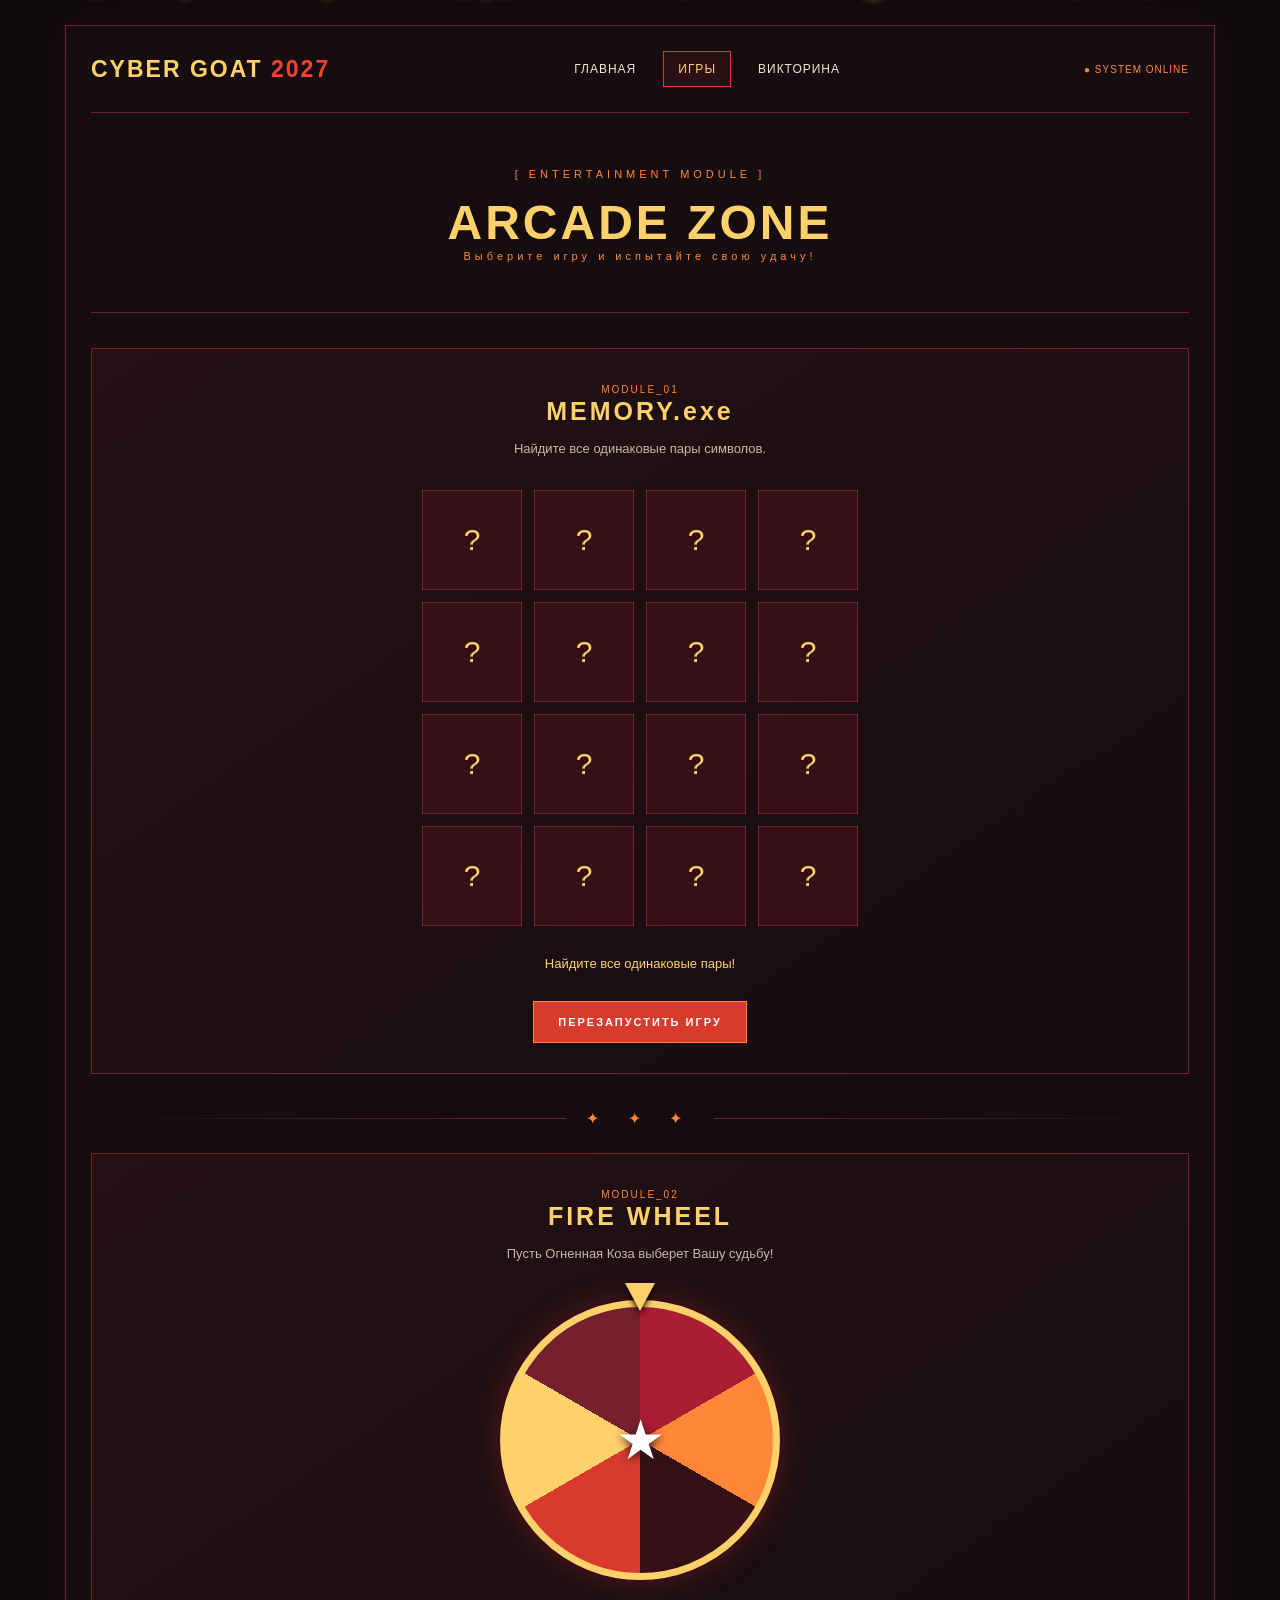
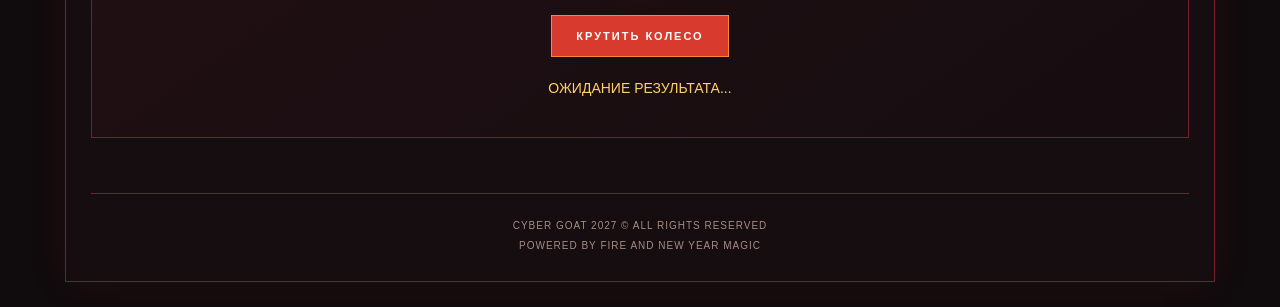
==== game.html @ 976cb4b3 "Add files via upload" ====
<!DOCTYPE html>
<html lang="ru">

<head>
    <meta charset="UTF-8">
    <meta name="viewport" content="width=device-width, initial-scale=1.0">

    <title>GAMES — CYBER GOAT 2027</title>

    <!-- Подключаем общие стили -->
    <link rel="stylesheet" href="style.css">
</head>

<body>

    <!-- Новогодний снегопад -->
<div class="snowfall" aria-hidden="true"></div>

    <div class="site-wrapper">

        <!-- Шапка сайта -->
        <header class="header">

            <a href="index.html" class="logo">
                CYBER GOAT <span>2027</span>
            </a>

            <nav class="navigation">
                <a href="index.html">ГЛАВНАЯ</a>
                <a href="game.html" class="active">ИГРЫ</a>
                <a href="quiz.html">ВИКТОРИНА</a>
            </nav>

            <div class="system-status">
                ● SYSTEM ONLINE
            </div>

        </header>

        <main>

            <!-- Заголовок страницы -->
            <section class="page-heading">

                <p class="section-label">
                    [ ENTERTAINMENT MODULE ]
                </p>

                <h1>ARCADE <span>ZONE</span></h1>

                <p>Выберите игру и испытайте свою удачу!</p>

            </section>

            <!-- Игра MEMORY -->
            <section class="game-section">

                <div class="game-heading">
                    <span class="module-code">MODULE_01</span>
                    <h2>MEMORY<span>.exe</span></h2>
                    <p>Найдите все одинаковые пары символов.</p>
                </div>

                <!-- Здесь появятся игровые карточки -->
                <div class="memory-game" id="memory-game"></div>

                <p class="game-message" id="memory-message">
                    СИСТЕМА ОЖИДАЕТ ВАШИХ ДЕЙСТВИЙ...
                </p>

                <button class="game-button" id="restart-memory">
                    ПЕРЕЗАПУСТИТЬ ИГРУ
                </button>

            </section>

            <!-- Разделитель -->
            <div class="section-divider">
                <span>✦ ✦ ✦</span>
            </div>

            <!-- Колесо предсказаний -->
            <section class="game-section">

                <div class="game-heading">
                    <span class="module-code">MODULE_02</span>
                    <h2>FIRE <span>WHEEL</span></h2>
                    <p>Пусть Огненная Коза выберет Вашу судьбу!</p>
                </div>

                <div class="wheel-container">

                    <!-- Указатель колеса -->
                    <div class="wheel-pointer"></div>

                    <!-- Само колесо -->
                    <div class="wheel" id="wheel">
                        <span>★</span>
                    </div>

                </div>

                <button class="game-button" id="spin-wheel">
                    КРУТИТЬ КОЛЕСО
                </button>

                <p class="game-message" id="wheel-message">
                    ОЖИДАНИЕ РЕЗУЛЬТАТА...
                </p>

            </section>

        </main>

        <!-- Подвал -->
        <footer class="footer">
            <p>CYBER GOAT 2027 © ALL RIGHTS RESERVED</p>
            <p>POWERED BY FIRE AND NEW YEAR MAGIC</p>
        </footer>

    </div>

    <!-- Подключаем JavaScript -->
    <script src="script.js"></script>

</body>
</html>
---- style.css ----
/* ==========================================
   CYBER GOAT 2027 — MAIN STYLES
   ЧАСТЬ 1. ОСНОВА И ШАПКА
========================================== */

/* Цветовая палитра сайта */
:root {
    --obsidian: #100B0D;
    --garnet: #351018;
    --burgundy: #76202D;
    --fire: #D83B2E;
    --flame: #F04432;
    --amber: #FF8738;
    --gold: #FFD16A;
    --cream: #F5E6D0;
}

/* Убираем стандартные отступы браузера */
* {
    margin: 0;
    padding: 0;
    box-sizing: border-box;
}

/* Основной фон страницы */
body {
    background-color: var(--obsidian);
    color: var(--cream);
    font-family: Arial, sans-serif;
    padding: 25px 15px;
}

/* Общая оболочка сайта */
.site-wrapper {
    max-width: 1150px;
    margin: 0 auto;
    padding: 25px;
    border: 1px solid var(--burgundy);
    background: #160D10;
    box-shadow: 0 0 35px rgba(169, 30, 50, 0.12);
}

/* Шапка */
.header {
    display: flex;
    align-items: center;
    justify-content: space-between;
    flex-wrap: wrap;
    gap: 20px;
    padding-bottom: 25px;
    border-bottom: 1px solid var(--burgundy);
}

/* Логотип */
.logo {
    color: var(--gold);
    font-size: 23px;
    font-weight: bold;
    letter-spacing: 2px;
    text-decoration: none;
}

.logo span {
    color: var(--flame);
}

/* Навигация */
.navigation {
    display: flex;
    flex-wrap: wrap;
    gap: 12px;
}

.navigation a {
    color: var(--cream);
    text-decoration: none;
    font-size: 12px;
    letter-spacing: 1px;
    padding: 10px 14px;
    border: 1px solid transparent;
    transition: 0.3s;
}

/* Наведение и активная страница */
.navigation a:hover,
.navigation a.active {
    color: var(--gold);
    border-color: var(--fire);
    background: rgba(169, 30, 50, 0.15);
}

/* Статус системы */
.system-status {
    color: #FF8738;
    font-size: 10px;
    letter-spacing: 1px;
}

/* Подвал */
.footer {
    margin-top: 55px;
    padding-top: 22px;
    border-top: 1px solid var(--burgundy);
    text-align: center;
    color: #A78C84;
    font-size: 10px;
    letter-spacing: 1px;
    line-height: 2;
}

/* ==========================================
   ЧАСТЬ 2. ГЛАВНЫЙ ЭКРАН
========================================== */

/* Главный экран */
.hero {
    display: flex;
    justify-content: space-between;
    align-items: center;
    gap: 40px;
    min-height: 420px;
    padding: 55px 45px;
    margin-top: 35px;
    background:
        radial-gradient(ellipse at 85% 50%, rgba(169, 30, 50, 0.22), transparent 55%),
        linear-gradient(135deg, #351018, #160D10 70%);
    border: 1px solid #76202D;
    position: relative;
    overflow: hidden;
}

/* Декоративная подпись */
.eyebrow,
.section-label {
    color: var(--amber);
    font-size: 11px;
    letter-spacing: 3px;
    margin-bottom: 18px;
}

/* Текстовая часть */
.hero-content {
    max-width: 620px;
    position: relative;
    z-index: 2;
}

/* Главный заголовок */
.hero h1 {
    font-size: clamp(38px, 6vw, 76px);
    line-height: 1.05;
    letter-spacing: -2px;
    margin-bottom: 18px;
}

.hero h1 span {
    display: block;
    color: var(--flame);
    text-shadow: 0 0 25px rgba(240, 68, 50, 0.35);
}

/* Подзаголовок */
.hero h2 {
    color: var(--gold);
    font-size: 20px;
    letter-spacing: 4px;
    margin-bottom: 20px;
}

/* Описание */
.hero-description {
    color: #C8B5AC;
    line-height: 1.8;
    max-width: 440px;
    margin-bottom: 30px;
}

/* Главная кнопка */
.main-button {
    display: inline-block;
    padding: 15px 23px;
    background: var(--fire);
    color: white;
    text-decoration: none;
    font-size: 12px;
    font-weight: bold;
    letter-spacing: 2px;
    border: 1px solid var(--amber);
    transition: 0.3s;
}

.main-button:hover {
    background: var(--amber);
    color: var(--obsidian);
    box-shadow: 0 0 25px rgba(255, 135, 56, 0.35);
}

/* Символ Огненной Козы */
.hero-symbol {
    min-width: 230px;
    text-align: center;
    position: relative;
    z-index: 1;
}

.hero-symbol span {
    display: block;
    font-size: clamp(100px, 16vw, 175px);
    filter: drop-shadow(0 0 25px rgba(240, 68, 50, 0.55));
}

.hero-symbol p {
    color: var(--gold);
    letter-spacing: 5px;
    font-size: 12px;
    margin-top: 15px;
}

/* Обратный отсчёт */
.countdown-section {
    text-align: center;
    padding: 65px 10px 45px;
}

.countdown-section h2,
.modules-section h2 {
    font-size: 27px;
    letter-spacing: 3px;
    margin-bottom: 30px;
}

/* Карточки времени */
.countdown {
    display: flex;
    justify-content: center;
    flex-wrap: wrap;
    gap: 15px;
}

.time-card {
    width: 130px;
    padding: 22px 10px;
    background: var(--garnet);
    border: 1px solid var(--burgundy);
    box-shadow: 4px 4px 0 #080607;
}

.time-card span {
    display: block;
    color: var(--gold);
    font-size: 37px;
    font-weight: bold;
    font-variant-numeric: tabular-nums;
}

.time-card small {
    display: block;
    color: var(--amber);
    font-size: 10px;
    letter-spacing: 2px;
    margin-top: 8px;
}

/* Разделитель секций */
.section-divider {
    display: flex;
    align-items: center;
    justify-content: center;
    gap: 20px;
    margin: 25px 0;
    color: var(--amber);
    letter-spacing: 12px;
}

.section-divider::before,
.section-divider::after {
    content: "";
    height: 1px;
    flex: 1;
    background: linear-gradient(90deg, transparent, var(--burgundy));
}

.section-divider::after {
    background: linear-gradient(90deg, var(--burgundy), transparent);
}

/* Секция модулей */
.modules-section {
    text-align: center;
    padding: 30px 0 20px;
}

/* Сетка карточек */
.modules-grid {
    display: grid;
    grid-template-columns: repeat(3, 1fr);
    gap: 20px;
    margin-top: 35px;
}

/* Карточка модуля */
.module-card {
    padding: 28px 22px;
    text-align: left;
    background: linear-gradient(145deg, #351018, #1B1013);
    border: 1px solid var(--burgundy);
    transition: 0.3s;
}

.module-card:hover {
    transform: translateY(-6px);
    border-color: var(--amber);
    box-shadow: 0 10px 25px rgba(169, 30, 50, 0.2);
}

.module-icon {
    display: block;
    font-size: 35px;
    margin-bottom: 20px;
}

.module-code {
    color: var(--amber);
    font-size: 10px;
    letter-spacing: 2px;
}

.module-card h3 {
    color: var(--gold);
    font-size: 21px;
    margin: 12px 0;
}

.module-card p:not(.module-code) {
    color: #C8B5AC;
    font-size: 13px;
    line-height: 1.7;
    min-height: 65px;
}

.module-card a {
    display: inline-block;
    color: var(--flame);
    text-decoration: none;
    font-size: 11px;
    font-weight: bold;
    letter-spacing: 2px;
    margin-top: 20px;
}

.module-card a:hover {
    color: var(--gold);
}
/* ==========================================
   ЧАСТЬ 3. ИГРОВАЯ СТРАНИЦА
========================================== */

/* Заголовок внутренних страниц */
.page-heading {
    text-align: center;
    padding: 55px 15px 35px;
    border-bottom: 1px solid var(--burgundy);
    margin-bottom: 35px;
}

.page-heading p {
    color: var(--amber);
    font-size: 11px;
    letter-spacing: 4px;
    margin-bottom: 15px;
}

.page-heading h1 {
    color: var(--gold);
    font-size: clamp(30px, 5vw, 48px);
    letter-spacing: 3px;
}

/* Общая игровая панель */
.game-section {
    padding: 30px;
    margin-bottom: 35px;
    background: linear-gradient(145deg, #241015, #160D10);
    border: 1px solid var(--burgundy);
}

/* Заголовки игровых блоков */
.game-heading {
    text-align: center;
    margin-bottom: 30px;
}

.game-heading h2 {
    color: var(--gold);
    font-size: 25px;
    letter-spacing: 3px;
    margin-bottom: 12px;
}

.game-heading p {
    color: #C8B5AC;
    font-size: 13px;
    line-height: 1.7;
}

/* Поле игры MEMORY */
.memory-game {
    display: grid;
    grid-template-columns: repeat(4, minmax(65px, 100px));
    justify-content: center;
    gap: 12px;
    margin: 30px auto;
}

/* Карточки памяти */
.memory-card {
    aspect-ratio: 1;
    display: flex;
    align-items: center;
    justify-content: center;
    background: var(--garnet);
    border: 1px solid var(--burgundy);
    color: var(--gold);
    font-size: 30px;
    cursor: pointer;
    transition: 0.25s;
    user-select: none;
}

.memory-card:hover {
    border-color: var(--amber);
    background: #501923;
    transform: scale(1.04);
}

.memory-card.matched {
    background: #63301F;
    border-color: var(--gold);
    color: var(--cream);
    cursor: default;
    box-shadow: 0 0 15px rgba(255, 209, 106, 0.15);
}

/* Игровые кнопки */
.game-button {
    display: block;
    margin: 20px auto 0;
    padding: 14px 24px;
    background: var(--fire);
    color: white;
    border: 1px solid var(--amber);
    font-size: 11px;
    font-weight: bold;
    letter-spacing: 2px;
    cursor: pointer;
    transition: 0.3s;
}

.game-button:hover:not(:disabled) {
    background: var(--amber);
    color: var(--obsidian);
    box-shadow: 0 0 20px rgba(255, 135, 56, 0.25);
}

.game-button:disabled {
    opacity: 0.45;
    cursor: not-allowed;
}

/* Сообщения игры */
.game-message {
    min-height: 25px;
    margin-top: 18px;
    color: var(--gold);
    text-align: center;
    font-size: 13px;
}

/* Колесо фортуны */
.wheel-container {
    position: relative;
    width: min(280px, 75vw);
    aspect-ratio: 1;
    margin: 35px auto;
}

/* Само колесо */
.wheel {
    width: 100%;
    height: 100%;
    display: flex;
    align-items: center;
    justify-content: center;
    border-radius: 50%;
    border: 7px solid var(--gold);
    background: conic-gradient(
        #A91E32 0deg 60deg,
        #FF8738 60deg 120deg,
        #351018 120deg 180deg,
        #D83B2E 180deg 240deg,
        #FFD16A 240deg 300deg,
        #76202D 300deg 360deg
    );
    box-shadow:
        0 0 0 5px #351018,
        0 0 30px rgba(240, 68, 50, 0.25);
    transition: transform 4s cubic-bezier(0.12, 0.65, 0.15, 1);
}

.wheel span {
    color: white;
    font-size: 55px;
    text-shadow: 0 2px 8px #351018;
}

/* Указатель колеса */
.wheel-pointer {
    position: absolute;
    top: -17px;
    left: 50%;
    transform: translateX(-50%);
    z-index: 2;
    width: 0;
    height: 0;
    border-left: 15px solid transparent;
    border-right: 15px solid transparent;
    border-top: 28px solid var(--gold);
    filter: drop-shadow(0 3px 3px #000);
}

/* Сообщение колеса */
#wheel-message {
    min-height: 30px;
    color: var(--gold);
    text-align: center;
    font-size: 14px;
    line-height: 1.6;
    margin-top: 20px;
}

/* Адаптация игровой страницы */
@media (max-width: 600px) {
    .game-section {
        padding: 20px 12px;
    }

    .memory-game {
        gap: 8px;
    }

    .memory-card {
        font-size: 25px;
}
}
/* ==========================================
   ЧАСТЬ 4. ВИКТОРИНА И СЕКРЕТНОЕ ПРЕДСКАЗАНИЕ
========================================== */

/* Контейнер викторины */
#quiz-container {
    max-width: 750px;
    margin: 0 auto;
}

/* Индикатор прогресса */
#quiz-progress {
    color: var(--amber);
    font-size: 11px;
    letter-spacing: 3px;
    text-align: center;
    margin-bottom: 25px;
}

/* Текст вопроса */
#question {
    color: var(--gold);
    font-size: 22px;
    line-height: 1.5;
    text-align: center;
    margin-bottom: 28px;
}

/* Варианты ответов */
#answers {
    display: grid;
    grid-template-columns: repeat(2, minmax(0, 1fr));
    gap: 13px;
}

/* Кнопки ответов */
.answer-button {
    padding: 17px 15px;
    background: #351018;
    color: var(--cream);
    border: 1px solid var(--burgundy);
    font-size: 13px;
    line-height: 1.5;
    cursor: pointer;
    transition: 0.25s;
}

.answer-button:hover:not(:disabled) {
    border-color: var(--amber);
    background: #501923;
}

.answer-button:disabled {
    cursor: default;
    opacity: 0.8;
}

/* Правильный и неправильный ответы */
.answer-button.correct {
    background: #34401F;
    border-color: #A6C66A;
    color: #E6F3C8;
}

.answer-button.wrong {
    background: #501923;
    border-color: var(--flame);
    color: #FFD0C5;
}

/* Сообщение после ответа */
#quiz-message {
    min-height: 35px;
    margin-top: 22px;
    text-align: center;
    color: var(--gold);
    font-size: 14px;
    line-height: 1.6;
}

/* Секретное предсказание */
.prediction-section {
    margin-top: 45px;
    padding: 30px 20px;
    background:
        radial-gradient(ellipse at center, rgba(169, 30, 50, 0.2), transparent 70%),
        #160D10;
    border: 1px solid var(--burgundy);
    text-align: center;
}

.prediction-section[hidden] {
    display: none !important;
}

.prediction-section:not([hidden]) {
    display: block;
}

.prediction-screen {
    max-width: 600px;
    margin: 0 auto;
}

/* Символ козы */
.goat-symbol {
    font-size: 85px;
    margin: 20px 0;
    filter: drop-shadow(0 0 20px rgba(240, 68, 50, 0.4));
}

/* Статус системы */
#prediction-status {
    color: var(--amber);
    font-size: 11px;
    letter-spacing: 3px;
    margin: 18px 0;
}

/* Текст предсказания */
#prediction-result {
    color: var(--gold);
    font-size: 17px;
    line-height: 1.8;
    margin: 25px auto;
    max-width: 500px;
}

/* Эффект глитча */
.prediction-screen.glitch {
    animation: goat-glitch 0.18s infinite;
}

@keyframes goat-glitch {
    0% {
        transform: translate(0);
        filter: hue-rotate(0deg);
    }

    25% {
        transform: translate(-3px, 2px);
        filter: hue-rotate(25deg);
    }

    50% {
        transform: translate(3px, -2px);
        filter: hue-rotate(-25deg);
    }

    75% {
        transform: translate(-2px, -1px);
        filter: hue-rotate(15deg);
    }

    100% {
        transform: translate(0);
        filter: hue-rotate(0deg);
    }
}

/* Адаптация викторины */
@media (max-width: 600px) {
    #answers {
        grid-template-columns: 1fr;
    }

    #question {
        font-size: 19px;
    }

    .prediction-section {
        padding: 25px 12px;
    }
}

/* ==========================================
   ЧАСТЬ 5. ОБЩАЯ АДАПТАЦИЯ
========================================== */

@media (max-width: 800px) {
    body {
        padding: 10px;
    }

    .site-wrapper {
        padding: 18px;
    }

    .hero {
        flex-direction: column;
        text-align: center;
        padding: 40px 20px;
    }

    .hero-description {
        margin-left: auto;
        margin-right: auto;
    }

    .hero-symbol {
        min-width: auto;
    }

    .modules-grid {
        grid-template-columns: 1fr;
    }

    .header {
        justify-content: center;
        text-align: center;
    }

    .navigation {
        justify-content: center;
    }
}

/* ==========================================
   CYBER GOAT — CORRUPTED REALITY
========================================== */

/* Общий режим цифрового сбоя */
body.system-glitch {
    overflow-x: hidden;
}

/* Горизонтальные разрывы и цветовые помехи */
body.system-glitch .site-wrapper {
    position: relative;
    animation: reality-shift 0.35s infinite steps(2);
}

/* Слои цифровых помех */
body.system-glitch .site-wrapper::before {
    content: "";
    position: absolute;
    inset: 0;
    z-index: 100;
    pointer-events: none;

    background:
        linear-gradient(
            90deg,
            transparent 20%,
            rgba(240, 68, 50, 0.18) 21%,
            transparent 23%
        ),
        repeating-linear-gradient(
            0deg,
            transparent 0px,
            transparent 24px,
            rgba(255, 209, 106, 0.12) 25px,
            transparent 28px
        );

    animation: signal-noise 0.3s infinite steps(3);
}

/* Небольшое системное сообщение */
body.system-glitch .site-wrapper::after {
    content: "SIGNAL LOST";
    position: fixed;
    top: 20px;
    right: 20px;
    z-index: 10001;

    padding: 10px 14px;
    border: 1px solid var(--flame);
    background: #100B0D;
    color: var(--flame);

    font-size: 11px;
    letter-spacing: 3px;
    pointer-events: none;

    animation: terminal-error 0.45s infinite;
}

/* Раздвоение заголовков */
body.system-glitch .hero h1,
body.system-glitch .hero h2,
body.system-glitch .page-heading h1,
body.system-glitch .game-heading h2 {
    animation: text-corruption 0.22s infinite steps(2);
}

/* Карточки теряют положение */
body.system-glitch .module-card,
body.system-glitch .game-section,
body.system-glitch .time-card {
    animation: block-corruption 0.4s infinite steps(2);
}

/* Случайные горизонтальные смещения */
@keyframes reality-shift {
    0% {
        transform: translate(0);
        filter: none;
    }
    20% {
        transform: translate(5px, -2px);
        filter: contrast(1.3);
    }
    40% {
        transform: translate(-4px, 1px);
        filter: hue-rotate(15deg);
    }
    60% {
        transform: translate(2px, 0);
        filter: saturate(1.8);
    }
    80% {
        transform: translate(-3px, -1px);
        filter: hue-rotate(-15deg);
    }
    100% {
        transform: translate(0);
        filter: none;
    }
}

/* Мерцание сигнала */
@keyframes signal-noise {
    0% {
        opacity: 0.2;
        transform: translateX(-5px);
        clip-path: inset(10% 0 75% 0);
    }
    25% {
        opacity: 0.9;
        transform: translateX(8px);
        clip-path: inset(35% 0 45% 0);
    }
    50% {
        opacity: 0.4;
        transform: translateX(-3px);
        clip-path: inset(65% 0 15% 0);
    }
    75% {
        opacity: 1;
        transform: translateX(4px);
        clip-path: inset(80% 0 5% 0);
    }
    100% {
        opacity: 0.2;
        transform: translateX(0);
        clip-path: inset(10% 0 75% 0);
    }
}

/* Системная ошибка */
@keyframes terminal-error {
    0% {
        opacity: 1;
        transform: translateX(0);
        content: "SIGNAL LOST";
    }
    25% {
        opacity: 0.4;
        transform: translateX(-5px);
        content: "ERROR 404";
    }
    50% {
        opacity: 1;
        transform: translateX(3px);
        content: "UNKNOWN ENTITY";
    }
    75% {
        opacity: 0.6;
        transform: translateX(-2px);
        content: "CORRUPTED";
    }
    100% {
        opacity: 1;
        transform: translateX(0);
        content: "SIGNAL LOST";
    }
}

/* Цветовое раздвоение текста */
@keyframes text-corruption {
    0% {
        transform: translateX(0);
        text-shadow: none;
    }
    25% {
        transform: translateX(3px);
        text-shadow: -4px 0 var(--flame), 4px 0 var(--gold);
    }
    50% {
        transform: translateX(-4px) skewX(3deg);
        text-shadow: 4px 0 var(--flame), -3px 0 var(--gold);
    }
    75% {
        transform: translateX(2px);
        text-shadow: -3px 0 var(-
-gold), 3px 0 var(--flame);
    }
    100% {
        transform: translateX(0);
        text-shadow: none;
    }
}

/* Искажение отдельных блоков */
@keyframes block-corruption {
    0% {
        transform: translateX(0);
        clip-path: inset(0);
    }
    25% {
        transform: translateX(5px);
        clip-path: inset(5% 0 65% 0);
    }
    50% {
        transform: translateX(-6px);
        clip-path: inset(40% 0 20% 0);
    }
    75% {
        transform: translateX(3px);
        clip-path: inset(75% 0 5% 0);
    }
    100% {
        transform: translateX(0);
        clip-path: inset(0);
    }
}

/* ==========================================
   TERMINAL HACK + WINDOWS APOCALYPSE
========================================== */

#cyber-hack-overlay {
    position: fixed;
    inset: 0;
    z-index: 10000;
    display: none;
    overflow: hidden;
    background: rgba(5, 4, 5, 0.96);
    color: #F5E6D0;
    font-family: Consolas, monospace;
}

#cyber-hack-overlay.active {
    display: block;
}

/* Терминал */
.hack-terminal {
    position: absolute;
    top: 8%;
    left: 5%;
    width: 90%;
    max-width: 650px;
    min-height: 230px;
    padding: 20px;
    border: 1px solid #FF8738;
    background: #100B0D;
    box-shadow: 0 0 35px rgba(240, 68, 50, 0.25);
    z-index: 2;
}

.hack-terminal-header {
    display: flex;
    justify-content: space-between;
    gap: 10px;
    padding-bottom: 12px;
    margin-bottom: 15px;
    border-bottom: 1px solid #76202D;
    color: #FF8738;
    font-size: 11px;
    letter-spacing: 2px;
}

.hack-terminal-header span:last-child {
    color: #F04432;
}

.hack-lines {
    color: #FFD16A;
    font-size: 12px;
    line-height: 1.9;
    overflow-wrap: anywhere;
}

.hack-line {
    animation: terminal-type 0.2s steps(2);
}

.hack-line::before {
    content: "> ";
    color: #F04432;
}

.hack-cursor {
    display: inline-block;
    width: 8px;
    height: 14px;
    margin-left: 5px;
    background: #FF8738;
    vertical-align: middle;
    animation: cursor-blink 0.7s infinite;
}

/* Окна системных ошибок */
.hack-error-window {
    position: absolute;
    width: min(300px, 80vw);
    padding: 3px;
    background: #1B1114;
    border: 1px solid #D83B2E;
    box-shadow: 7px 7px 0 rgba(0, 0, 0, 0.7);
    animation: window-appear 0.25s steps(3);
    z-index: 4;
}

.hack-error-title {
    display: flex;
    justify-content: space-between;
    align-items: center;
    padding: 9px;
    background: #76202D;
    color: #F5E6D0;
    font-size: 11px;
    font-weight: bold;
}

.hack-error-close {
    color: white;
    border: 1px solid #F5E6D0;
    padding: 1px 5px;
}

.hack-error-content {
    padding: 17px 12px;
    color: #F5E6D0;
    font-size: 12px;
    line-height: 1.7;
}

.hack-error-content strong {
    display: block;
    color: #FF8738;
    margin-bottom: 7px;
}

.hack-error-content button {
    display: block;
    margin: 12px auto 0;
    padding: 6px 18px;
    color: #F5E6D0;
    background: #351018;
    border: 1px solid #FF8738;
    font: inherit;
}

/* Финальное окно */
.hack-final-window {
    position: absolute;
    z-index: 10;
    top: 50%;
    left: 50%;
    width: min(360px, 88vw);
    padding: 25px;
    transform: translate(-50%, -50%);
    background: #1B1013;
    border: 2px solid #FFD16A;
    box-shadow: 0 0 45px rgba(240, 68, 50, 0.45);
    text-align: center;
    animation: window-appear 0.4s steps(4);
}

.hack-final-window h2 {
    color: #FFD16A;
    font-size: 20px;
    margin-bottom: 15px;
}

.hack-final-window p {
    color: #F5E6D0;
    font-size: 12px;
    line-height: 1.8;
}

/* Анимации */
@keyframes terminal-type {
    from { opacity: 0; transform: translateX(-8px); }
    to { opacity: 1; transform: translateX(0); }
}

@keyframes cursor-blink {
    50% { opacity: 0; }
}

@keyframes window-appear {
    from {
        opacity: 0;
        transform: translate(12px, -8px) scale(0.94);
    }
    to {
        opacity: 1;
        transform: translate(0, 0) scale(1);
    }
}

/* Дополнительный хаос системного взлома */

/* Красное предупреждение сверху */
#cyber-hack-overlay::before {
    content: "⚠ CRITICAL SYSTEM FAILURE // FIRE GOAT DETECTED ⚠";
    position: absolute;
    z-index: 20;
    top: 0;
    left: 0;
    width: 100%;
    padding: 12px 5px;
    box-sizing: border-box;
    background: #D83B2E;
    color: #100B0D;
    text-align: center;
    font-size: 11px;
    font-weight: bold;
    letter-spacing: 2px;
    animation: warning-flash 0.45s infinite alternate;
}

/* Окошки слегка дрожат */
.hack-error-window {
    animation:
        window-appear 0.25s steps(3),
        error-shake 0.13s infinite alternate;
}

/* Счётчик ошибок */
#hack-error-counter {
    color: #FFD16A;
    font-size: 11px;
    font-weight: bold;
    white-space: nowrap;
}

/* Анимации */
@keyframes warning-flash {
    from {
        background: #D83B2E;
        opacity: 1;
    }
    to {
        background: #FF8738;
        opacity: 0.65;
    }
}

@keyframes error-shake {
    from {
        transform: translateX(-2px) rotate(-0.3deg);
    }
    to {
        transform: translateX(2px) rotate(0.3deg);
    }
}

/* =================================
   NEW YEAR SNOWFALL
================================= */

.snowfall {
    position: fixed;
    inset: 0;
    pointer-events: none;
    z-index: 999;
    overflow: hidden;
}

.snowflake {
    position: absolute;
    top: -20px;
    color: #F5E6D0;
    opacity: 0.8;
    font-size: 12px;
    text-shadow: 0 0 8px #FFD16A;
    animation: snow-fall linear infinite;
}

@keyframes snow-fall {
    0% {
        transform: translateY(-20px) translateX(0) rotate(0deg);
    }

    100% {
        transform: translateY(110vh) translateX(45px) rotate(360deg);
    }
}

/* =================================
   SANTA HAT ON LOGO
================================= */

.logo {
    position: relative;
    display: inline-block;
}

.santa-hat {
    position: absolute;
    width: 29px;
    height: 23px;
    top: -19px;
    left: 220px;
    background: #D83B2E;
    border-radius: 80% 15% 10% 10%;
    transform: rotate(15deg);
    z-index: 5;
    box-shadow: 0 0 10px rgba(216, 59, 46, 0.5);
}

.santa-hat::after {
    content: "";
    position: absolute;
    width: 34px;
    height: 7px;
    bottom: -3px;
    left: -3px;
    background: #F5E6D0;
    border-radius: 8px;
    box-shadow: 0 0 6px rgba(245, 230, 208, 0.6);
}

.hat-pom {
    position: absolute;
    width: 9px;
    height: 9px;
    right: -5px;
    top: -3px;
    background: #F5E6D0;
    border-radius: 50%;
    box-shadow: 0 0 7px #FFD16A;
}

/* =================================
   CYBER CHRISTMAS WAVY GARLAND
================================= */

.header {
    position: relative;
    isolation: isolate;
}

.christmas-garland {
    position: absolute;
    top: -5px;
    left: 0;
    width: 100%;
    height: 85px;
    z-index: 10;
    pointer-events: none;
    overflow: visible;
}

.christmas-garland svg {
    display: block;
    width: 100%;
    height: 100%;
    overflow: visible;
}

.garland-bulbs circle {
    filter: drop-shadow(0 0 5px currentColor);
    animation: bulb-glow 1.4s infinite alternate;
}

.garland-bulbs circle:nth-child(2) {
    animation-delay: 0.4s;
}

.garland-bulbs circle:nth-child(3) {
    animation-delay: 0.8s;
}

.garland-bulbs circle:nth-child(4) {
    animation-delay: 1.1s;
}

@keyframes bulb-glow {
    from {
        opacity: 0.55;
    }

    to {
        opacity: 1;
        filter: drop-shadow(0 0 10px #FFD16A);
    }
}
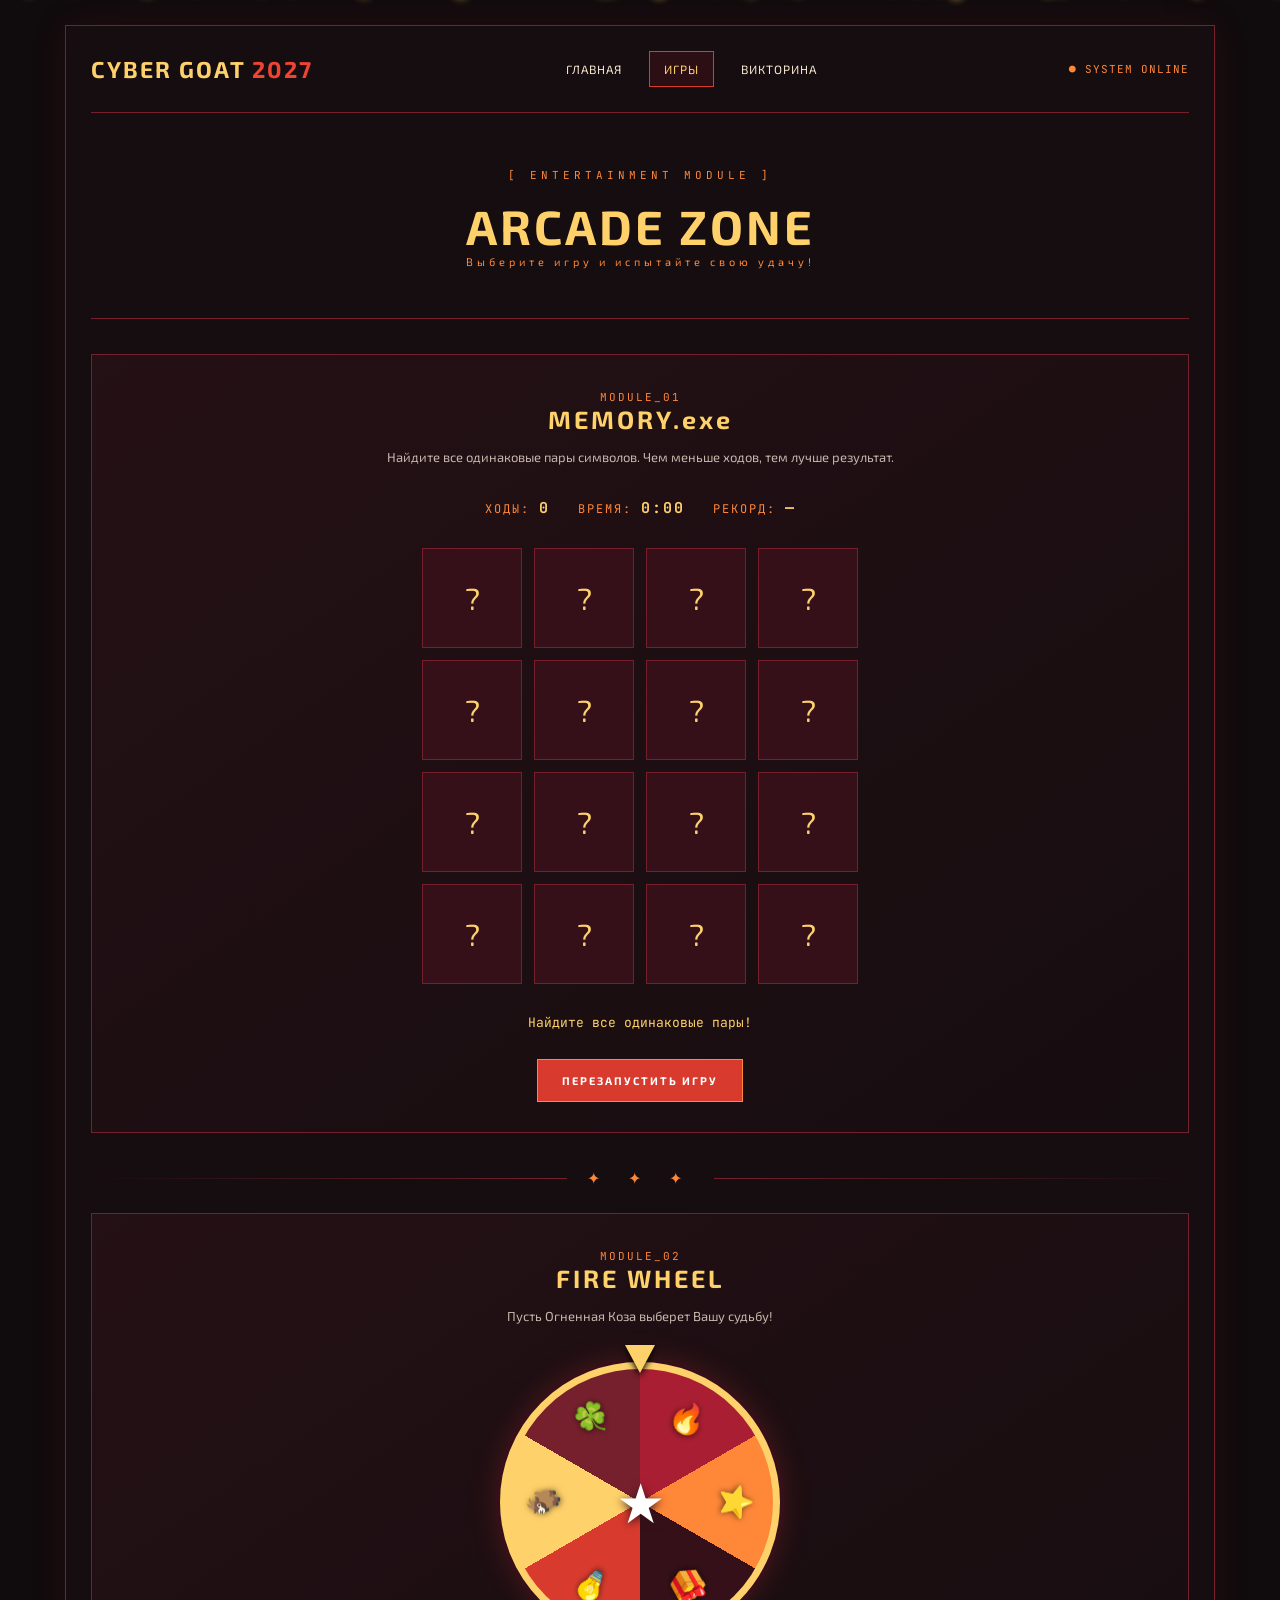
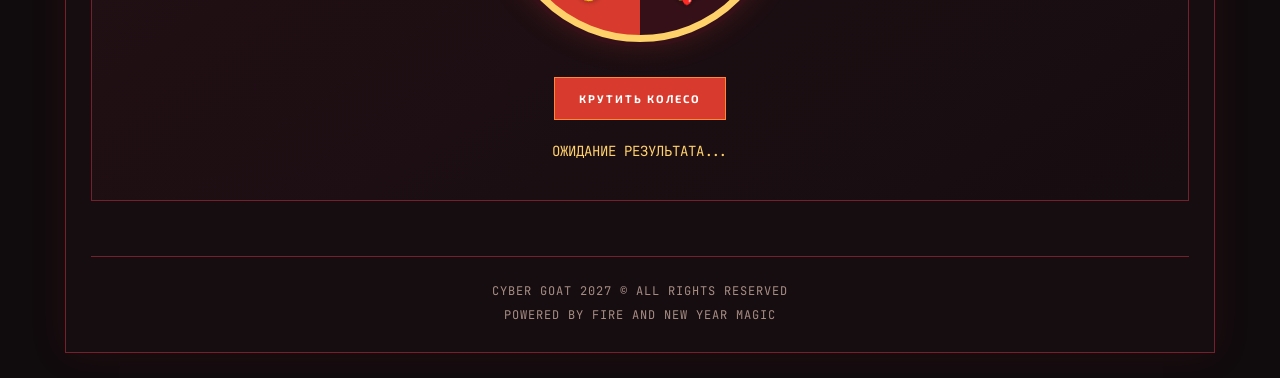
==== commit cba5af21: "Add files via upload" ====
--- a/game.html
+++ b/game.html
@@ -1,127 +1,148 @@
-<!DOCTYPE html>
-<html lang="ru">
-
-<head>
-    <meta charset="UTF-8">
-    <meta name="viewport" content="width=device-width, initial-scale=1.0">
-
-    <title>GAMES — CYBER GOAT 2027</title>
-
-    <!-- Подключаем общие стили -->
-    <link rel="stylesheet" href="style.css">
-</head>
-
-<body>
-
-    <!-- Новогодний снегопад -->
-<div class="snowfall" aria-hidden="true"></div>
-
-    <div class="site-wrapper">
-
-        <!-- Шапка сайта -->
-        <header class="header">
-
-            <a href="index.html" class="logo">
-                CYBER GOAT <span>2027</span>
-            </a>
-
-            <nav class="navigation">
-                <a href="index.html">ГЛАВНАЯ</a>
-                <a href="game.html" class="active">ИГРЫ</a>
-                <a href="quiz.html">ВИКТОРИНА</a>
-            </nav>
-
-            <div class="system-status">
-                ● SYSTEM ONLINE
-            </div>
-
-        </header>
-
-        <main>
-
-            <!-- Заголовок страницы -->
-            <section class="page-heading">
-
-                <p class="section-label">
-                    [ ENTERTAINMENT MODULE ]
-                </p>
-
-                <h1>ARCADE <span>ZONE</span></h1>
-
-                <p>Выберите игру и испытайте свою удачу!</p>
-
-            </section>
-
-            <!-- Игра MEMORY -->
-            <section class="game-section">
-
-                <div class="game-heading">
-                    <span class="module-code">MODULE_01</span>
-                    <h2>MEMORY<span>.exe</span></h2>
-                    <p>Найдите все одинаковые пары символов.</p>
-                </div>
-
-                <!-- Здесь появятся игровые карточки -->
-                <div class="memory-game" id="memory-game"></div>
-
-                <p class="game-message" id="memory-message">
-                    СИСТЕМА ОЖИДАЕТ ВАШИХ ДЕЙСТВИЙ...
-                </p>
-
-                <button class="game-button" id="restart-memory">
-                    ПЕРЕЗАПУСТИТЬ ИГРУ
-                </button>
-
-            </section>
-
-            <!-- Разделитель -->
-            <div class="section-divider">
-                <span>✦ ✦ ✦</span>
-            </div>
-
-            <!-- Колесо предсказаний -->
-            <section class="game-section">
-
-                <div class="game-heading">
-                    <span class="module-code">MODULE_02</span>
-                    <h2>FIRE <span>WHEEL</span></h2>
-                    <p>Пусть Огненная Коза выберет Вашу судьбу!</p>
-                </div>
-
-                <div class="wheel-container">
-
-                    <!-- Указатель колеса -->
-                    <div class="wheel-pointer"></div>
-
-                    <!-- Само колесо -->
-                    <div class="wheel" id="wheel">
-                        <span>★</span>
-                    </div>
-
-                </div>
-
-                <button class="game-button" id="spin-wheel">
-                    КРУТИТЬ КОЛЕСО
-                </button>
-
-                <p class="game-message" id="wheel-message">
-                    ОЖИДАНИЕ РЕЗУЛЬТАТА...
-                </p>
-
-            </section>
-
-        </main>
-
-        <!-- Подвал -->
-        <footer class="footer">
-            <p>CYBER GOAT 2027 © ALL RIGHTS RESERVED</p>
-            <p>POWERED BY FIRE AND NEW YEAR MAGIC</p>
-        </footer>
-
-    </div>
-
-    <!-- Подключаем JavaScript -->
-    <script src="script.js"></script>
-
-</body>
-</html>+<!DOCTYPE html>
+<html lang="ru">
+
+<head>
+    <meta charset="UTF-8">
+    <meta name="viewport" content="width=device-width, initial-scale=1.0">
+
+    <title>GAMES — CYBER GOAT 2027</title>
+
+    <meta name="description" content="Новогодние игры: найдите все пары в MEMORY.exe и узнайте предсказание на Огненном колесе.">
+    <meta name="theme-color" content="#100B0D">
+    <meta property="og:title" content="GAMES — CYBER GOAT 2027">
+    <meta property="og:description" content="Игра на память и колесо предсказаний к году Огненной Козы.">
+    <meta property="og:type" content="website">
+
+    <link rel="icon" href="data:image/svg+xml,<svg xmlns=%22http://www.w3.org/2000/svg%22 viewBox=%220 0 100 100%22><text y=%22.9em%22 font-size=%2290%22>🐐</text></svg>">
+
+    <link rel="preconnect" href="https://fonts.googleapis.com">
+    <link rel="preconnect" href="https://fonts.gstatic.com" crossorigin>
+    <link href="https://fonts.googleapis.com/css2?family=Exo+2:wght@400;600;800&family=JetBrains+Mono:wght@500;700&display=swap" rel="stylesheet">
+
+    <!-- Подключаем общие стили -->
+    <link rel="stylesheet" href="style.css">
+</head>
+
+<body>
+
+    <a class="skip-link" href="#main">Перейти к содержимому</a>
+
+    <!-- Новогодний снегопад -->
+    <div class="snowfall" aria-hidden="true"></div>
+
+    <div class="site-wrapper">
+
+        <!-- Шапка сайта -->
+        <header class="header">
+
+            <a href="index.html" class="logo">
+                CYBER GOAT <span>2027</span>
+            </a>
+
+            <nav class="navigation" aria-label="Основная навигация">
+                <a href="index.html">ГЛАВНАЯ</a>
+                <a href="game.html" class="active" aria-current="page">ИГРЫ</a>
+                <a href="quiz.html">ВИКТОРИНА</a>
+            </nav>
+
+            <div class="system-status">
+                ● SYSTEM ONLINE
+            </div>
+
+        </header>
+
+        <main id="main">
+
+            <!-- Заголовок страницы -->
+            <section class="page-heading">
+
+                <p class="section-label">
+                    [ ENTERTAINMENT MODULE ]
+                </p>
+
+                <h1>ARCADE <span>ZONE</span></h1>
+
+                <p>Выберите игру и испытайте свою удачу!</p>
+
+            </section>
+
+            <!-- Игра MEMORY -->
+            <section class="game-section" id="memory">
+
+                <div class="game-heading">
+                    <span class="module-code">MODULE_01</span>
+                    <h2>MEMORY<span>.exe</span></h2>
+                    <p>Найдите все одинаковые пары символов. Чем меньше ходов, тем лучше результат.</p>
+                </div>
+
+                <!-- Ходы, время и рекорд -->
+                <div class="memory-stats">
+                    <span>ХОДЫ: <b id="memory-moves">0</b></span>
+                    <span>ВРЕМЯ: <b id="memory-time">0:00</b></span>
+                    <span>РЕКОРД: <b id="memory-best">—</b></span>
+                </div>
+
+                <!-- Здесь появятся игровые карточки -->
+                <div class="memory-game" id="memory-game"></div>
+
+                <p class="game-message" id="memory-message" aria-live="polite">
+                    СИСТЕМА ОЖИДАЕТ ВАШИХ ДЕЙСТВИЙ...
+                </p>
+
+                <button class="game-button" id="restart-memory" type="button">
+                    ПЕРЕЗАПУСТИТЬ ИГРУ
+                </button>
+
+            </section>
+
+            <!-- Разделитель -->
+            <div class="section-divider">
+                <span>✦ ✦ ✦</span>
+            </div>
+
+            <!-- Колесо предсказаний -->
+            <section class="game-section" id="fortune">
+
+                <div class="game-heading">
+                    <span class="module-code">MODULE_02</span>
+                    <h2>FIRE <span>WHEEL</span></h2>
+                    <p>Пусть Огненная Коза выберет Вашу судьбу!</p>
+                </div>
+
+                <div class="wheel-container">
+
+                    <!-- Указатель колеса -->
+                    <div class="wheel-pointer"></div>
+
+                    <!-- Само колесо: значки на секторах добавляет script.js -->
+                    <div class="wheel" id="wheel" aria-hidden="true">
+                        <span class="wheel-center">★</span>
+                    </div>
+
+                </div>
+
+                <button class="game-button" id="spin-wheel" type="button">
+                    КРУТИТЬ КОЛЕСО
+                </button>
+
+                <p class="game-message" id="wheel-message" aria-live="polite">
+                    ОЖИДАНИЕ РЕЗУЛЬТАТА...
+                </p>
+
+            </section>
+
+        </main>
+
+        <!-- Подвал -->
+        <footer class="footer">
+            <p>CYBER GOAT 2027 © ALL RIGHTS RESERVED</p>
+            <p>POWERED BY FIRE AND NEW YEAR MAGIC</p>
+        </footer>
+
+    </div>
+
+    <!-- Подключаем JavaScript -->
+    <script src="script.js"></script>
+
+</body>
+</html>
--- a/style.css
+++ b/style.css
@@ -1,1348 +1,1583 @@
-/* ==========================================
-   CYBER GOAT 2027 — MAIN STYLES
-   ЧАСТЬ 1. ОСНОВА И ШАПКА
-========================================== */
-
-/* Цветовая палитра сайта */
-:root {
-    --obsidian: #100B0D;
-    --garnet: #351018;
-    --burgundy: #76202D;
-    --fire: #D83B2E;
-    --flame: #F04432;
-    --amber: #FF8738;
-    --gold: #FFD16A;
-    --cream: #F5E6D0;
-}
-
-/* Убираем стандартные отступы браузера */
-* {
-    margin: 0;
-    padding: 0;
-    box-sizing: border-box;
-}
-
-/* Основной фон страницы */
-body {
-    background-color: var(--obsidian);
-    color: var(--cream);
-    font-family: Arial, sans-serif;
-    padding: 25px 15px;
-}
-
-/* Общая оболочка сайта */
-.site-wrapper {
-    max-width: 1150px;
-    margin: 0 auto;
-    padding: 25px;
-    border: 1px solid var(--burgundy);
-    background: #160D10;
-    box-shadow: 0 0 35px rgba(169, 30, 50, 0.12);
-}
-
-/* Шапка */
-.header {
-    display: flex;
-    align-items: center;
-    justify-content: space-between;
-    flex-wrap: wrap;
-    gap: 20px;
-    padding-bottom: 25px;
-    border-bottom: 1px solid var(--burgundy);
-}
-
-/* Логотип */
-.logo {
-    color: var(--gold);
-    font-size: 23px;
-    font-weight: bold;
-    letter-spacing: 2px;
-    text-decoration: none;
-}
-
-.logo span {
-    color: var(--flame);
-}
-
-/* Навигация */
-.navigation {
-    display: flex;
-    flex-wrap: wrap;
-    gap: 12px;
-}
-
-.navigation a {
-    color: var(--cream);
-    text-decoration: none;
-    font-size: 12px;
-    letter-spacing: 1px;
-    padding: 10px 14px;
-    border: 1px solid transparent;
-    transition: 0.3s;
-}
-
-/* Наведение и активная страница */
-.navigation a:hover,
-.navigation a.active {
-    color: var(--gold);
-    border-color: var(--fire);
-    background: rgba(169, 30, 50, 0.15);
-}
-
-/* Статус системы */
-.system-status {
-    color: #FF8738;
-    font-size: 10px;
-    letter-spacing: 1px;
-}
-
-/* Подвал */
-.footer {
-    margin-top: 55px;
-    padding-top: 22px;
-    border-top: 1px solid var(--burgundy);
-    text-align: center;
-    color: #A78C84;
-    font-size: 10px;
-    letter-spacing: 1px;
-    line-height: 2;
-}
-
-/* ==========================================
-   ЧАСТЬ 2. ГЛАВНЫЙ ЭКРАН
-========================================== */
-
-/* Главный экран */
-.hero {
-    display: flex;
-    justify-content: space-between;
-    align-items: center;
-    gap: 40px;
-    min-height: 420px;
-    padding: 55px 45px;
-    margin-top: 35px;
-    background:
-        radial-gradient(ellipse at 85% 50%, rgba(169, 30, 50, 0.22), transparent 55%),
-        linear-gradient(135deg, #351018, #160D10 70%);
-    border: 1px solid #76202D;
-    position: relative;
-    overflow: hidden;
-}
-
-/* Декоративная подпись */
-.eyebrow,
-.section-label {
-    color: var(--amber);
-    font-size: 11px;
-    letter-spacing: 3px;
-    margin-bottom: 18px;
-}
-
-/* Текстовая часть */
-.hero-content {
-    max-width: 620px;
-    position: relative;
-    z-index: 2;
-}
-
-/* Главный заголовок */
-.hero h1 {
-    font-size: clamp(38px, 6vw, 76px);
-    line-height: 1.05;
-    letter-spacing: -2px;
-    margin-bottom: 18px;
-}
-
-.hero h1 span {
-    display: block;
-    color: var(--flame);
-    text-shadow: 0 0 25px rgba(240, 68, 50, 0.35);
-}
-
-/* Подзаголовок */
-.hero h2 {
-    color: var(--gold);
-    font-size: 20px;
-    letter-spacing: 4px;
-    margin-bottom: 20px;
-}
-
-/* Описание */
-.hero-description {
-    color: #C8B5AC;
-    line-height: 1.8;
-    max-width: 440px;
-    margin-bottom: 30px;
-}
-
-/* Главная кнопка */
-.main-button {
-    display: inline-block;
-    padding: 15px 23px;
-    background: var(--fire);
-    color: white;
-    text-decoration: none;
-    font-size: 12px;
-    font-weight: bold;
-    letter-spacing: 2px;
-    border: 1px solid var(--amber);
-    transition: 0.3s;
-}
-
-.main-button:hover {
-    background: var(--amber);
-    color: var(--obsidian);
-    box-shadow: 0 0 25px rgba(255, 135, 56, 0.35);
-}
-
-/* Символ Огненной Козы */
-.hero-symbol {
-    min-width: 230px;
-    text-align: center;
-    position: relative;
-    z-index: 1;
-}
-
-.hero-symbol span {
-    display: block;
-    font-size: clamp(100px, 16vw, 175px);
-    filter: drop-shadow(0 0 25px rgba(240, 68, 50, 0.55));
-}
-
-.hero-symbol p {
-    color: var(--gold);
-    letter-spacing: 5px;
-    font-size: 12px;
-    margin-top: 15px;
-}
-
-/* Обратный отсчёт */
-.countdown-section {
-    text-align: center;
-    padding: 65px 10px 45px;
-}
-
-.countdown-section h2,
-.modules-section h2 {
-    font-size: 27px;
-    letter-spacing: 3px;
-    margin-bottom: 30px;
-}
-
-/* Карточки времени */
-.countdown {
-    display: flex;
-    justify-content: center;
-    flex-wrap: wrap;
-    gap: 15px;
-}
-
-.time-card {
-    width: 130px;
-    padding: 22px 10px;
-    background: var(--garnet);
-    border: 1px solid var(--burgundy);
-    box-shadow: 4px 4px 0 #080607;
-}
-
-.time-card span {
-    display: block;
-    color: var(--gold);
-    font-size: 37px;
-    font-weight: bold;
-    font-variant-numeric: tabular-nums;
-}
-
-.time-card small {
-    display: block;
-    color: var(--amber);
-    font-size: 10px;
-    letter-spacing: 2px;
-    margin-top: 8px;
-}
-
-/* Разделитель секций */
-.section-divider {
-    display: flex;
-    align-items: center;
-    justify-content: center;
-    gap: 20px;
-    margin: 25px 0;
-    color: var(--amber);
-    letter-spacing: 12px;
-}
-
-.section-divider::before,
-.section-divider::after {
-    content: "";
-    height: 1px;
-    flex: 1;
-    background: linear-gradient(90deg, transparent, var(--burgundy));
-}
-
-.section-divider::after {
-    background: linear-gradient(90deg, var(--burgundy), transparent);
-}
-
-/* Секция модулей */
-.modules-section {
-    text-align: center;
-    padding: 30px 0 20px;
-}
-
-/* Сетка карточек */
-.modules-grid {
-    display: grid;
-    grid-template-columns: repeat(3, 1fr);
-    gap: 20px;
-    margin-top: 35px;
-}
-
-/* Карточка модуля */
-.module-card {
-    padding: 28px 22px;
-    text-align: left;
-    background: linear-gradient(145deg, #351018, #1B1013);
-    border: 1px solid var(--burgundy);
-    transition: 0.3s;
-}
-
-.module-card:hover {
-    transform: translateY(-6px);
-    border-color: var(--amber);
-    box-shadow: 0 10px 25px rgba(169, 30, 50, 0.2);
-}
-
-.module-icon {
-    display: block;
-    font-size: 35px;
-    margin-bottom: 20px;
-}
-
-.module-code {
-    color: var(--amber);
-    font-size: 10px;
-    letter-spacing: 2px;
-}
-
-.module-card h3 {
-    color: var(--gold);
-    font-size: 21px;
-    margin: 12px 0;
-}
-
-.module-card p:not(.module-code) {
-    color: #C8B5AC;
-    font-size: 13px;
-    line-height: 1.7;
-    min-height: 65px;
-}
-
-.module-card a {
-    display: inline-block;
-    color: var(--flame);
-    text-decoration: none;
-    font-size: 11px;
-    font-weight: bold;
-    letter-spacing: 2px;
-    margin-top: 20px;
-}
-
-.module-card a:hover {
-    color: var(--gold);
-}
-/* ==========================================
-   ЧАСТЬ 3. ИГРОВАЯ СТРАНИЦА
-========================================== */
-
-/* Заголовок внутренних страниц */
-.page-heading {
-    text-align: center;
-    padding: 55px 15px 35px;
-    border-bottom: 1px solid var(--burgundy);
-    margin-bottom: 35px;
-}
-
-.page-heading p {
-    color: var(--amber);
-    font-size: 11px;
-    letter-spacing: 4px;
-    margin-bottom: 15px;
-}
-
-.page-heading h1 {
-    color: var(--gold);
-    font-size: clamp(30px, 5vw, 48px);
-    letter-spacing: 3px;
-}
-
-/* Общая игровая панель */
-.game-section {
-    padding: 30px;
-    margin-bottom: 35px;
-    background: linear-gradient(145deg, #241015, #160D10);
-    border: 1px solid var(--burgundy);
-}
-
-/* Заголовки игровых блоков */
-.game-heading {
-    text-align: center;
-    margin-bottom: 30px;
-}
-
-.game-heading h2 {
-    color: var(--gold);
-    font-size: 25px;
-    letter-spacing: 3px;
-    margin-bottom: 12px;
-}
-
-.game-heading p {
-    color: #C8B5AC;
-    font-size: 13px;
-    line-height: 1.7;
-}
-
-/* Поле игры MEMORY */
-.memory-game {
-    display: grid;
-    grid-template-columns: repeat(4, minmax(65px, 100px));
-    justify-content: center;
-    gap: 12px;
-    margin: 30px auto;
-}
-
-/* Карточки памяти */
-.memory-card {
-    aspect-ratio: 1;
-    display: flex;
-    align-items: center;
-    justify-content: center;
-    background: var(--garnet);
-    border: 1px solid var(--burgundy);
-    color: var(--gold);
-    font-size: 30px;
-    cursor: pointer;
-    transition: 0.25s;
-    user-select: none;
-}
-
-.memory-card:hover {
-    border-color: var(--amber);
-    background: #501923;
-    transform: scale(1.04);
-}
-
-.memory-card.matched {
-    background: #63301F;
-    border-color: var(--gold);
-    color: var(--cream);
-    cursor: default;
-    box-shadow: 0 0 15px rgba(255, 209, 106, 0.15);
-}
-
-/* Игровые кнопки */
-.game-button {
-    display: block;
-    margin: 20px auto 0;
-    padding: 14px 24px;
-    background: var(--fire);
-    color: white;
-    border: 1px solid var(--amber);
-    font-size: 11px;
-    font-weight: bold;
-    letter-spacing: 2px;
-    cursor: pointer;
-    transition: 0.3s;
-}
-
-.game-button:hover:not(:disabled) {
-    background: var(--amber);
-    color: var(--obsidian);
-    box-shadow: 0 0 20px rgba(255, 135, 56, 0.25);
-}
-
-.game-button:disabled {
-    opacity: 0.45;
-    cursor: not-allowed;
-}
-
-/* Сообщения игры */
-.game-message {
-    min-height: 25px;
-    margin-top: 18px;
-    color: var(--gold);
-    text-align: center;
-    font-size: 13px;
-}
-
-/* Колесо фортуны */
-.wheel-container {
-    position: relative;
-    width: min(280px, 75vw);
-    aspect-ratio: 1;
-    margin: 35px auto;
-}
-
-/* Само колесо */
-.wheel {
-    width: 100%;
-    height: 100%;
-    display: flex;
-    align-items: center;
-    justify-content: center;
-    border-radius: 50%;
-    border: 7px solid var(--gold);
-    background: conic-gradient(
-        #A91E32 0deg 60deg,
-        #FF8738 60deg 120deg,
-        #351018 120deg 180deg,
-        #D83B2E 180deg 240deg,
-        #FFD16A 240deg 300deg,
-        #76202D 300deg 360deg
-    );
-    box-shadow:
-        0 0 0 5px #351018,
-        0 0 30px rgba(240, 68, 50, 0.25);
-    transition: transform 4s cubic-bezier(0.12, 0.65, 0.15, 1);
-}
-
-.wheel span {
-    color: white;
-    font-size: 55px;
-    text-shadow: 0 2px 8px #351018;
-}
-
-/* Указатель колеса */
-.wheel-pointer {
-    position: absolute;
-    top: -17px;
-    left: 50%;
-    transform: translateX(-50%);
-    z-index: 2;
-    width: 0;
-    height: 0;
-    border-left: 15px solid transparent;
-    border-right: 15px solid transparent;
-    border-top: 28px solid var(--gold);
-    filter: drop-shadow(0 3px 3px #000);
-}
-
-/* Сообщение колеса */
-#wheel-message {
-    min-height: 30px;
-    color: var(--gold);
-    text-align: center;
-    font-size: 14px;
-    line-height: 1.6;
-    margin-top: 20px;
-}
-
-/* Адаптация игровой страницы */
-@media (max-width: 600px) {
-    .game-section {
-        padding: 20px 12px;
-    }
-
-    .memory-game {
-        gap: 8px;
-    }
-
-    .memory-card {
-        font-size: 25px;
-}
-}
-/* ==========================================
-   ЧАСТЬ 4. ВИКТОРИНА И СЕКРЕТНОЕ ПРЕДСКАЗАНИЕ
-========================================== */
-
-/* Контейнер викторины */
-#quiz-container {
-    max-width: 750px;
-    margin: 0 auto;
-}
-
-/* Индикатор прогресса */
-#quiz-progress {
-    color: var(--amber);
-    font-size: 11px;
-    letter-spacing: 3px;
-    text-align: center;
-    margin-bottom: 25px;
-}
-
-/* Текст вопроса */
-#question {
-    color: var(--gold);
-    font-size: 22px;
-    line-height: 1.5;
-    text-align: center;
-    margin-bottom: 28px;
-}
-
-/* Варианты ответов */
-#answers {
-    display: grid;
-    grid-template-columns: repeat(2, minmax(0, 1fr));
-    gap: 13px;
-}
-
-/* Кнопки ответов */
-.answer-button {
-    padding: 17px 15px;
-    background: #351018;
-    color: var(--cream);
-    border: 1px solid var(--burgundy);
-    font-size: 13px;
-    line-height: 1.5;
-    cursor: pointer;
-    transition: 0.25s;
-}
-
-.answer-button:hover:not(:disabled) {
-    border-color: var(--amber);
-    background: #501923;
-}
-
-.answer-button:disabled {
-    cursor: default;
-    opacity: 0.8;
-}
-
-/* Правильный и неправильный ответы */
-.answer-button.correct {
-    background: #34401F;
-    border-color: #A6C66A;
-    color: #E6F3C8;
-}
-
-.answer-button.wrong {
-    background: #501923;
-    border-color: var(--flame);
-    color: #FFD0C5;
-}
-
-/* Сообщение после ответа */
-#quiz-message {
-    min-height: 35px;
-    margin-top: 22px;
-    text-align: center;
-    color: var(--gold);
-    font-size: 14px;
-    line-height: 1.6;
-}
-
-/* Секретное предсказание */
-.prediction-section {
-    margin-top: 45px;
-    padding: 30px 20px;
-    background:
-        radial-gradient(ellipse at center, rgba(169, 30, 50, 0.2), transparent 70%),
-        #160D10;
-    border: 1px solid var(--burgundy);
-    text-align: center;
-}
-
-.prediction-section[hidden] {
-    display: none !important;
-}
-
-.prediction-section:not([hidden]) {
-    display: block;
-}
-
-.prediction-screen {
-    max-width: 600px;
-    margin: 0 auto;
-}
-
-/* Символ козы */
-.goat-symbol {
-    font-size: 85px;
-    margin: 20px 0;
-    filter: drop-shadow(0 0 20px rgba(240, 68, 50, 0.4));
-}
-
-/* Статус системы */
-#prediction-status {
-    color: var(--amber);
-    font-size: 11px;
-    letter-spacing: 3px;
-    margin: 18px 0;
-}
-
-/* Текст предсказания */
-#prediction-result {
-    color: var(--gold);
-    font-size: 17px;
-    line-height: 1.8;
-    margin: 25px auto;
-    max-width: 500px;
-}
-
-/* Эффект глитча */
-.prediction-screen.glitch {
-    animation: goat-glitch 0.18s infinite;
-}
-
-@keyframes goat-glitch {
-    0% {
-        transform: translate(0);
-        filter: hue-rotate(0deg);
-    }
-
-    25% {
-        transform: translate(-3px, 2px);
-        filter: hue-rotate(25deg);
-    }
-
-    50% {
-        transform: translate(3px, -2px);
-        filter: hue-rotate(-25deg);
-    }
-
-    75% {
-        transform: translate(-2px, -1px);
-        filter: hue-rotate(15deg);
-    }
-
-    100% {
-        transform: translate(0);
-        filter: hue-rotate(0deg);
-    }
-}
-
-/* Адаптация викторины */
-@media (max-width: 600px) {
-    #answers {
-        grid-template-columns: 1fr;
-    }
-
-    #question {
-        font-size: 19px;
-    }
-
-    .prediction-section {
-        padding: 25px 12px;
-    }
-}
-
-/* ==========================================
-   ЧАСТЬ 5. ОБЩАЯ АДАПТАЦИЯ
-========================================== */
-
-@media (max-width: 800px) {
-    body {
-        padding: 10px;
-    }
-
-    .site-wrapper {
-        padding: 18px;
-    }
-
-    .hero {
-        flex-direction: column;
-        text-align: center;
-        padding: 40px 20px;
-    }
-
-    .hero-description {
-        margin-left: auto;
-        margin-right: auto;
-    }
-
-    .hero-symbol {
-        min-width: auto;
-    }
-
-    .modules-grid {
-        grid-template-columns: 1fr;
-    }
-
-    .header {
-        justify-content: center;
-        text-align: center;
-    }
-
-    .navigation {
-        justify-content: center;
-    }
-}
-
-/* ==========================================
-   CYBER GOAT — CORRUPTED REALITY
-========================================== */
-
-/* Общий режим цифрового сбоя */
-body.system-glitch {
-    overflow-x: hidden;
-}
-
-/* Горизонтальные разрывы и цветовые помехи */
-body.system-glitch .site-wrapper {
-    position: relative;
-    animation: reality-shift 0.35s infinite steps(2);
-}
-
-/* Слои цифровых помех */
-body.system-glitch .site-wrapper::before {
-    content: "";
-    position: absolute;
-    inset: 0;
-    z-index: 100;
-    pointer-events: none;
-
-    background:
-        linear-gradient(
-            90deg,
-            transparent 20%,
-            rgba(240, 68, 50, 0.18) 21%,
-            transparent 23%
-        ),
-        repeating-linear-gradient(
-            0deg,
-            transparent 0px,
-            transparent 24px,
-            rgba(255, 209, 106, 0.12) 25px,
-            transparent 28px
-        );
-
-    animation: signal-noise 0.3s infinite steps(3);
-}
-
-/* Небольшое системное сообщение */
-body.system-glitch .site-wrapper::after {
-    content: "SIGNAL LOST";
-    position: fixed;
-    top: 20px;
-    right: 20px;
-    z-index: 10001;
-
-    padding: 10px 14px;
-    border: 1px solid var(--flame);
-    background: #100B0D;
-    color: var(--flame);
-
-    font-size: 11px;
-    letter-spacing: 3px;
-    pointer-events: none;
-
-    animation: terminal-error 0.45s infinite;
-}
-
-/* Раздвоение заголовков */
-body.system-glitch .hero h1,
-body.system-glitch .hero h2,
-body.system-glitch .page-heading h1,
-body.system-glitch .game-heading h2 {
-    animation: text-corruption 0.22s infinite steps(2);
-}
-
-/* Карточки теряют положение */
-body.system-glitch .module-card,
-body.system-glitch .game-section,
-body.system-glitch .time-card {
-    animation: block-corruption 0.4s infinite steps(2);
-}
-
-/* Случайные горизонтальные смещения */
-@keyframes reality-shift {
-    0% {
-        transform: translate(0);
-        filter: none;
-    }
-    20% {
-        transform: translate(5px, -2px);
-        filter: contrast(1.3);
-    }
-    40% {
-        transform: translate(-4px, 1px);
-        filter: hue-rotate(15deg);
-    }
-    60% {
-        transform: translate(2px, 0);
-        filter: saturate(1.8);
-    }
-    80% {
-        transform: translate(-3px, -1px);
-        filter: hue-rotate(-15deg);
-    }
-    100% {
-        transform: translate(0);
-        filter: none;
-    }
-}
-
-/* Мерцание сигнала */
-@keyframes signal-noise {
-    0% {
-        opacity: 0.2;
-        transform: translateX(-5px);
-        clip-path: inset(10% 0 75% 0);
-    }
-    25% {
-        opacity: 0.9;
-        transform: translateX(8px);
-        clip-path: inset(35% 0 45% 0);
-    }
-    50% {
-        opacity: 0.4;
-        transform: translateX(-3px);
-        clip-path: inset(65% 0 15% 0);
-    }
-    75% {
-        opacity: 1;
-        transform: translateX(4px);
-        clip-path: inset(80% 0 5% 0);
-    }
-    100% {
-        opacity: 0.2;
-        transform: translateX(0);
-        clip-path: inset(10% 0 75% 0);
-    }
-}
-
-/* Системная ошибка */
-@keyframes terminal-error {
-    0% {
-        opacity: 1;
-        transform: translateX(0);
-        content: "SIGNAL LOST";
-    }
-    25% {
-        opacity: 0.4;
-        transform: translateX(-5px);
-        content: "ERROR 404";
-    }
-    50% {
-        opacity: 1;
-        transform: translateX(3px);
-        content: "UNKNOWN ENTITY";
-    }
-    75% {
-        opacity: 0.6;
-        transform: translateX(-2px);
-        content: "CORRUPTED";
-    }
-    100% {
-        opacity: 1;
-        transform: translateX(0);
-        content: "SIGNAL LOST";
-    }
-}
-
-/* Цветовое раздвоение текста */
-@keyframes text-corruption {
-    0% {
-        transform: translateX(0);
-        text-shadow: none;
-    }
-    25% {
-        transform: translateX(3px);
-        text-shadow: -4px 0 var(--flame), 4px 0 var(--gold);
-    }
-    50% {
-        transform: translateX(-4px) skewX(3deg);
-        text-shadow: 4px 0 var(--flame), -3px 0 var(--gold);
-    }
-    75% {
-        transform: translateX(2px);
-        text-shadow: -3px 0 var(-
--gold), 3px 0 var(--flame);
-    }
-    100% {
-        transform: translateX(0);
-        text-shadow: none;
-    }
-}
-
-/* Искажение отдельных блоков */
-@keyframes block-corruption {
-    0% {
-        transform: translateX(0);
-        clip-path: inset(0);
-    }
-    25% {
-        transform: translateX(5px);
-        clip-path: inset(5% 0 65% 0);
-    }
-    50% {
-        transform: translateX(-6px);
-        clip-path: inset(40% 0 20% 0);
-    }
-    75% {
-        transform: translateX(3px);
-        clip-path: inset(75% 0 5% 0);
-    }
-    100% {
-        transform: translateX(0);
-        clip-path: inset(0);
-    }
-}
-
-/* ==========================================
-   TERMINAL HACK + WINDOWS APOCALYPSE
-========================================== */
-
-#cyber-hack-overlay {
-    position: fixed;
-    inset: 0;
-    z-index: 10000;
-    display: none;
-    overflow: hidden;
-    background: rgba(5, 4, 5, 0.96);
-    color: #F5E6D0;
-    font-family: Consolas, monospace;
-}
-
-#cyber-hack-overlay.active {
-    display: block;
-}
-
-/* Терминал */
-.hack-terminal {
-    position: absolute;
-    top: 8%;
-    left: 5%;
-    width: 90%;
-    max-width: 650px;
-    min-height: 230px;
-    padding: 20px;
-    border: 1px solid #FF8738;
-    background: #100B0D;
-    box-shadow: 0 0 35px rgba(240, 68, 50, 0.25);
-    z-index: 2;
-}
-
-.hack-terminal-header {
-    display: flex;
-    justify-content: space-between;
-    gap: 10px;
-    padding-bottom: 12px;
-    margin-bottom: 15px;
-    border-bottom: 1px solid #76202D;
-    color: #FF8738;
-    font-size: 11px;
-    letter-spacing: 2px;
-}
-
-.hack-terminal-header span:last-child {
-    color: #F04432;
-}
-
-.hack-lines {
-    color: #FFD16A;
-    font-size: 12px;
-    line-height: 1.9;
-    overflow-wrap: anywhere;
-}
-
-.hack-line {
-    animation: terminal-type 0.2s steps(2);
-}
-
-.hack-line::before {
-    content: "> ";
-    color: #F04432;
-}
-
-.hack-cursor {
-    display: inline-block;
-    width: 8px;
-    height: 14px;
-    margin-left: 5px;
-    background: #FF8738;
-    vertical-align: middle;
-    animation: cursor-blink 0.7s infinite;
-}
-
-/* Окна системных ошибок */
-.hack-error-window {
-    position: absolute;
-    width: min(300px, 80vw);
-    padding: 3px;
-    background: #1B1114;
-    border: 1px solid #D83B2E;
-    box-shadow: 7px 7px 0 rgba(0, 0, 0, 0.7);
-    animation: window-appear 0.25s steps(3);
-    z-index: 4;
-}
-
-.hack-error-title {
-    display: flex;
-    justify-content: space-between;
-    align-items: center;
-    padding: 9px;
-    background: #76202D;
-    color: #F5E6D0;
-    font-size: 11px;
-    font-weight: bold;
-}
-
-.hack-error-close {
-    color: white;
-    border: 1px solid #F5E6D0;
-    padding: 1px 5px;
-}
-
-.hack-error-content {
-    padding: 17px 12px;
-    color: #F5E6D0;
-    font-size: 12px;
-    line-height: 1.7;
-}
-
-.hack-error-content strong {
-    display: block;
-    color: #FF8738;
-    margin-bottom: 7px;
-}
-
-.hack-error-content button {
-    display: block;
-    margin: 12px auto 0;
-    padding: 6px 18px;
-    color: #F5E6D0;
-    background: #351018;
-    border: 1px solid #FF8738;
-    font: inherit;
-}
-
-/* Финальное окно */
-.hack-final-window {
-    position: absolute;
-    z-index: 10;
-    top: 50%;
-    left: 50%;
-    width: min(360px, 88vw);
-    padding: 25px;
-    transform: translate(-50%, -50%);
-    background: #1B1013;
-    border: 2px solid #FFD16A;
-    box-shadow: 0 0 45px rgba(240, 68, 50, 0.45);
-    text-align: center;
-    animation: window-appear 0.4s steps(4);
-}
-
-.hack-final-window h2 {
-    color: #FFD16A;
-    font-size: 20px;
-    margin-bottom: 15px;
-}
-
-.hack-final-window p {
-    color: #F5E6D0;
-    font-size: 12px;
-    line-height: 1.8;
-}
-
-/* Анимации */
-@keyframes terminal-type {
-    from { opacity: 0; transform: translateX(-8px); }
-    to { opacity: 1; transform: translateX(0); }
-}
-
-@keyframes cursor-blink {
-    50% { opacity: 0; }
-}
-
-@keyframes window-appear {
-    from {
-        opacity: 0;
-        transform: translate(12px, -8px) scale(0.94);
-    }
-    to {
-        opacity: 1;
-        transform: translate(0, 0) scale(1);
-    }
-}
-
-/* Дополнительный хаос системного взлома */
-
-/* Красное предупреждение сверху */
-#cyber-hack-overlay::before {
-    content: "⚠ CRITICAL SYSTEM FAILURE // FIRE GOAT DETECTED ⚠";
-    position: absolute;
-    z-index: 20;
-    top: 0;
-    left: 0;
-    width: 100%;
-    padding: 12px 5px;
-    box-sizing: border-box;
-    background: #D83B2E;
-    color: #100B0D;
-    text-align: center;
-    font-size: 11px;
-    font-weight: bold;
-    letter-spacing: 2px;
-    animation: warning-flash 0.45s infinite alternate;
-}
-
-/* Окошки слегка дрожат */
-.hack-error-window {
-    animation:
-        window-appear 0.25s steps(3),
-        error-shake 0.13s infinite alternate;
-}
-
-/* Счётчик ошибок */
-#hack-error-counter {
-    color: #FFD16A;
-    font-size: 11px;
-    font-weight: bold;
-    white-space: nowrap;
-}
-
-/* Анимации */
-@keyframes warning-flash {
-    from {
-        background: #D83B2E;
-        opacity: 1;
-    }
-    to {
-        background: #FF8738;
-        opacity: 0.65;
-    }
-}
-
-@keyframes error-shake {
-    from {
-        transform: translateX(-2px) rotate(-0.3deg);
-    }
-    to {
-        transform: translateX(2px) rotate(0.3deg);
-    }
-}
-
-/* =================================
-   NEW YEAR SNOWFALL
-================================= */
-
-.snowfall {
-    position: fixed;
-    inset: 0;
-    pointer-events: none;
-    z-index: 999;
-    overflow: hidden;
-}
-
-.snowflake {
-    position: absolute;
-    top: -20px;
-    color: #F5E6D0;
-    opacity: 0.8;
-    font-size: 12px;
-    text-shadow: 0 0 8px #FFD16A;
-    animation: snow-fall linear infinite;
-}
-
-@keyframes snow-fall {
-    0% {
-        transform: translateY(-20px) translateX(0) rotate(0deg);
-    }
-
-    100% {
-        transform: translateY(110vh) translateX(45px) rotate(360deg);
-    }
-}
-
-/* =================================
-   SANTA HAT ON LOGO
-================================= */
-
-.logo {
-    position: relative;
-    display: inline-block;
-}
-
-.santa-hat {
-    position: absolute;
-    width: 29px;
-    height: 23px;
-    top: -19px;
-    left: 220px;
-    background: #D83B2E;
-    border-radius: 80% 15% 10% 10%;
-    transform: rotate(15deg);
-    z-index: 5;
-    box-shadow: 0 0 10px rgba(216, 59, 46, 0.5);
-}
-
-.santa-hat::after {
-    content: "";
-    position: absolute;
-    width: 34px;
-    height: 7px;
-    bottom: -3px;
-    left: -3px;
-    background: #F5E6D0;
-    border-radius: 8px;
-    box-shadow: 0 0 6px rgba(245, 230, 208, 0.6);
-}
-
-.hat-pom {
-    position: absolute;
-    width: 9px;
-    height: 9px;
-    right: -5px;
-    top: -3px;
-    background: #F5E6D0;
-    border-radius: 50%;
-    box-shadow: 0 0 7px #FFD16A;
-}
-
-/* =================================
-   CYBER CHRISTMAS WAVY GARLAND
-================================= */
-
-.header {
-    position: relative;
-    isolation: isolate;
-}
-
-.christmas-garland {
-    position: absolute;
-    top: -5px;
-    left: 0;
-    width: 100%;
-    height: 85px;
-    z-index: 10;
-    pointer-events: none;
-    overflow: visible;
-}
-
-.christmas-garland svg {
-    display: block;
-    width: 100%;
-    height: 100%;
-    overflow: visible;
-}
-
-.garland-bulbs circle {
-    filter: drop-shadow(0 0 5px currentColor);
-    animation: bulb-glow 1.4s infinite alternate;
-}
-
-.garland-bulbs circle:nth-child(2) {
-    animation-delay: 0.4s;
-}
-
-.garland-bulbs circle:nth-child(3) {
-    animation-delay: 0.8s;
-}
-
-.garland-bulbs circle:nth-child(4) {
-    animation-delay: 1.1s;
-}
-
-@keyframes bulb-glow {
-    from {
-        opacity: 0.55;
-    }
-
-    to {
-        opacity: 1;
-        filter: drop-shadow(0 0 10px #FFD16A);
-    }
-}
-
+/* ==========================================
+   CYBER GOAT 2027 — MAIN STYLES
+   ЧАСТЬ 1. ОСНОВА И ШАПКА
+========================================== */
+
+/* Цветовая палитра сайта */
+:root {
+    --obsidian: #100B0D;
+    --garnet: #351018;
+    --burgundy: #76202D;
+    --fire: #D83B2E;
+    --flame: #F04432;
+    --amber: #FF8738;
+    --gold: #FFD16A;
+    --cream: #F5E6D0;
+}
+
+/* Убираем стандартные отступы браузера */
+* {
+    margin: 0;
+    padding: 0;
+    box-sizing: border-box;
+}
+
+/* Основной фон страницы */
+body {
+    background-color: var(--obsidian);
+    color: var(--cream);
+    font-family: Arial, sans-serif;
+    padding: 25px 15px;
+}
+
+/* Общая оболочка сайта */
+.site-wrapper {
+    max-width: 1150px;
+    margin: 0 auto;
+    padding: 25px;
+    border: 1px solid var(--burgundy);
+    background: #160D10;
+    box-shadow: 0 0 35px rgba(169, 30, 50, 0.12);
+}
+
+/* Шапка */
+.header {
+    display: flex;
+    align-items: center;
+    justify-content: space-between;
+    flex-wrap: wrap;
+    gap: 20px;
+    padding-bottom: 25px;
+    border-bottom: 1px solid var(--burgundy);
+}
+
+/* Логотип */
+.logo {
+    color: var(--gold);
+    font-size: 23px;
+    font-weight: bold;
+    letter-spacing: 2px;
+    text-decoration: none;
+}
+
+.logo span {
+    color: var(--flame);
+}
+
+/* Навигация */
+.navigation {
+    display: flex;
+    flex-wrap: wrap;
+    gap: 12px;
+}
+
+.navigation a {
+    color: var(--cream);
+    text-decoration: none;
+    font-size: 12px;
+    letter-spacing: 1px;
+    padding: 10px 14px;
+    border: 1px solid transparent;
+    transition: 0.3s;
+}
+
+/* Наведение и активная страница */
+.navigation a:hover,
+.navigation a.active {
+    color: var(--gold);
+    border-color: var(--fire);
+    background: rgba(169, 30, 50, 0.15);
+}
+
+/* Статус системы */
+.system-status {
+    color: #FF8738;
+    font-size: 11px;
+    letter-spacing: 1px;
+}
+
+/* Подвал */
+.footer {
+    margin-top: 55px;
+    padding-top: 22px;
+    border-top: 1px solid var(--burgundy);
+    text-align: center;
+    color: #A78C84;
+    font-size: 12px;
+    letter-spacing: 1px;
+    line-height: 2;
+}
+
+/* ==========================================
+   ЧАСТЬ 2. ГЛАВНЫЙ ЭКРАН
+========================================== */
+
+/* Главный экран */
+.hero {
+    display: flex;
+    justify-content: space-between;
+    align-items: center;
+    gap: 40px;
+    min-height: 420px;
+    padding: 55px 45px;
+    margin-top: 35px;
+    background:
+        radial-gradient(ellipse at 85% 50%, rgba(169, 30, 50, 0.22), transparent 55%),
+        linear-gradient(135deg, #351018, #160D10 70%);
+    border: 1px solid #76202D;
+    position: relative;
+    overflow: hidden;
+}
+
+/* Декоративная подпись */
+.eyebrow,
+.section-label {
+    color: var(--amber);
+    font-size: 11px;
+    letter-spacing: 3px;
+    margin-bottom: 18px;
+}
+
+/* Текстовая часть */
+.hero-content {
+    max-width: 620px;
+    position: relative;
+    z-index: 2;
+}
+
+/* Главный заголовок */
+.hero h1 {
+    font-size: clamp(38px, 6vw, 76px);
+    line-height: 1.05;
+    letter-spacing: -2px;
+    margin-bottom: 18px;
+}
+
+.hero h1 span {
+    display: block;
+    color: var(--flame);
+    text-shadow: 0 0 25px rgba(240, 68, 50, 0.35);
+}
+
+/* Подзаголовок */
+.hero h2 {
+    color: var(--gold);
+    font-size: 20px;
+    letter-spacing: 4px;
+    margin-bottom: 20px;
+}
+
+/* Описание */
+.hero-description {
+    color: #C8B5AC;
+    line-height: 1.8;
+    max-width: 440px;
+    margin-bottom: 30px;
+}
+
+/* Главная кнопка */
+.main-button {
+    display: inline-block;
+    padding: 15px 23px;
+    background: var(--fire);
+    color: white;
+    text-decoration: none;
+    font-size: 12px;
+    font-weight: bold;
+    letter-spacing: 2px;
+    border: 1px solid var(--amber);
+    transition: 0.3s;
+}
+
+.main-button:hover {
+    background: var(--amber);
+    color: var(--obsidian);
+    box-shadow: 0 0 25px rgba(255, 135, 56, 0.35);
+}
+
+/* Символ Огненной Козы */
+.hero-symbol {
+    min-width: 230px;
+    text-align: center;
+    position: relative;
+    z-index: 1;
+}
+
+.hero-symbol span {
+    display: block;
+    font-size: clamp(100px, 16vw, 175px);
+    filter: drop-shadow(0 0 25px rgba(240, 68, 50, 0.55));
+}
+
+.hero-symbol p {
+    color: var(--gold);
+    letter-spacing: 5px;
+    font-size: 12px;
+    margin-top: 15px;
+}
+
+/* Обратный отсчёт */
+.countdown-section {
+    text-align: center;
+    padding: 65px 10px 45px;
+}
+
+.countdown-section h2,
+.modules-section h2 {
+    font-size: 27px;
+    letter-spacing: 3px;
+    margin-bottom: 30px;
+}
+
+/* Карточки времени */
+.countdown {
+    display: flex;
+    justify-content: center;
+    flex-wrap: wrap;
+    gap: 15px;
+}
+
+.time-card {
+    width: 130px;
+    padding: 22px 10px;
+    background: var(--garnet);
+    border: 1px solid var(--burgundy);
+    box-shadow: 4px 4px 0 #080607;
+}
+
+.time-card span {
+    display: block;
+    color: var(--gold);
+    font-size: 37px;
+    font-weight: bold;
+    font-variant-numeric: tabular-nums;
+}
+
+.time-card small {
+    display: block;
+    color: var(--amber);
+    font-size: 11px;
+    letter-spacing: 2px;
+    margin-top: 8px;
+}
+
+/* Разделитель секций */
+.section-divider {
+    display: flex;
+    align-items: center;
+    justify-content: center;
+    gap: 20px;
+    margin: 25px 0;
+    color: var(--amber);
+    letter-spacing: 12px;
+}
+
+.section-divider::before,
+.section-divider::after {
+    content: "";
+    height: 1px;
+    flex: 1;
+    background: linear-gradient(90deg, transparent, var(--burgundy));
+}
+
+.section-divider::after {
+    background: linear-gradient(90deg, var(--burgundy), transparent);
+}
+
+/* Секция модулей */
+.modules-section {
+    text-align: center;
+    padding: 30px 0 20px;
+}
+
+/* Сетка карточек */
+.modules-grid {
+    display: grid;
+    grid-template-columns: repeat(3, 1fr);
+    gap: 20px;
+    margin-top: 35px;
+}
+
+/* Карточка модуля */
+.module-card {
+    padding: 28px 22px;
+    text-align: left;
+    background: linear-gradient(145deg, #351018, #1B1013);
+    border: 1px solid var(--burgundy);
+    transition: 0.3s;
+}
+
+.module-card:hover {
+    transform: translateY(-6px);
+    border-color: var(--amber);
+    box-shadow: 0 10px 25px rgba(169, 30, 50, 0.2);
+}
+
+.module-icon {
+    display: block;
+    font-size: 35px;
+    margin-bottom: 20px;
+}
+
+.module-code {
+    color: var(--amber);
+    font-size: 11px;
+    letter-spacing: 2px;
+}
+
+.module-card h3 {
+    color: var(--gold);
+    font-size: 21px;
+    margin: 12px 0;
+}
+
+.module-card p:not(.module-code) {
+    color: #C8B5AC;
+    font-size: 13px;
+    line-height: 1.7;
+    min-height: 65px;
+}
+
+.module-card a {
+    display: inline-block;
+    color: var(--flame);
+    text-decoration: none;
+    font-size: 11px;
+    font-weight: bold;
+    letter-spacing: 2px;
+    margin-top: 20px;
+}
+
+.module-card a:hover {
+    color: var(--gold);
+}
+/* ==========================================
+   ЧАСТЬ 3. ИГРОВАЯ СТРАНИЦА
+========================================== */
+
+/* Заголовок внутренних страниц */
+.page-heading {
+    text-align: center;
+    padding: 55px 15px 35px;
+    border-bottom: 1px solid var(--burgundy);
+    margin-bottom: 35px;
+}
+
+.page-heading p {
+    color: var(--amber);
+    font-size: 11px;
+    letter-spacing: 4px;
+    margin-bottom: 15px;
+}
+
+.page-heading h1 {
+    color: var(--gold);
+    font-size: clamp(30px, 5vw, 48px);
+    letter-spacing: 3px;
+}
+
+/* Общая игровая панель */
+.game-section {
+    padding: 30px;
+    margin-bottom: 35px;
+    background: linear-gradient(145deg, #241015, #160D10);
+    border: 1px solid var(--burgundy);
+}
+
+/* Заголовки игровых блоков */
+.game-heading {
+    text-align: center;
+    margin-bottom: 30px;
+}
+
+.game-heading h2 {
+    color: var(--gold);
+    font-size: 25px;
+    letter-spacing: 3px;
+    margin-bottom: 12px;
+}
+
+.game-heading p {
+    color: #C8B5AC;
+    font-size: 13px;
+    line-height: 1.7;
+}
+
+/* Поле игры MEMORY */
+.memory-game {
+    display: grid;
+    grid-template-columns: repeat(4, minmax(0, 100px));
+    justify-content: center;
+    gap: 12px;
+    margin: 30px auto;
+}
+
+/* Карточки памяти */
+.memory-card {
+    aspect-ratio: 1;
+    display: flex;
+    align-items: center;
+    justify-content: center;
+    background: var(--garnet);
+    border: 1px solid var(--burgundy);
+    color: var(--gold);
+    font-size: 30px;
+    cursor: pointer;
+    transition: 0.25s;
+    user-select: none;
+}
+
+.memory-card:hover {
+    border-color: var(--amber);
+    background: #501923;
+    transform: scale(1.04);
+}
+
+.memory-card.matched {
+    background: #63301F;
+    border-color: var(--gold);
+    color: var(--cream);
+    cursor: default;
+    box-shadow: 0 0 15px rgba(255, 209, 106, 0.15);
+}
+
+/* Игровые кнопки */
+.game-button {
+    display: block;
+    margin: 20px auto 0;
+    padding: 14px 24px;
+    background: var(--fire);
+    color: white;
+    border: 1px solid var(--amber);
+    font-size: 11px;
+    font-weight: bold;
+    letter-spacing: 2px;
+    cursor: pointer;
+    transition: 0.3s;
+}
+
+.game-button:hover:not(:disabled) {
+    background: var(--amber);
+    color: var(--obsidian);
+    box-shadow: 0 0 20px rgba(255, 135, 56, 0.25);
+}
+
+.game-button:disabled {
+    opacity: 0.45;
+    cursor: not-allowed;
+}
+
+/* Сообщения игры */
+.game-message {
+    min-height: 25px;
+    margin-top: 18px;
+    color: var(--gold);
+    text-align: center;
+    font-size: 13px;
+}
+
+/* Колесо фортуны */
+.wheel-container {
+    position: relative;
+    width: min(280px, 75vw);
+    aspect-ratio: 1;
+    margin: 35px auto;
+}
+
+/* Само колесо */
+.wheel {
+    width: 100%;
+    height: 100%;
+    display: flex;
+    align-items: center;
+    justify-content: center;
+    border-radius: 50%;
+    border: 7px solid var(--gold);
+    background: conic-gradient(
+        #A91E32 0deg 60deg,
+        #FF8738 60deg 120deg,
+        #351018 120deg 180deg,
+        #D83B2E 180deg 240deg,
+        #FFD16A 240deg 300deg,
+        #76202D 300deg 360deg
+    );
+    box-shadow:
+        0 0 0 5px #351018,
+        0 0 30px rgba(240, 68, 50, 0.25);
+    transition: transform 4s cubic-bezier(0.12, 0.65, 0.15, 1);
+}
+
+.wheel-center {
+    color: white;
+    font-size: 55px;
+    text-shadow: 0 2px 8px #351018;
+}
+
+/* Указатель колеса */
+.wheel-pointer {
+    position: absolute;
+    top: -17px;
+    left: 50%;
+    transform: translateX(-50%);
+    z-index: 2;
+    width: 0;
+    height: 0;
+    border-left: 15px solid transparent;
+    border-right: 15px solid transparent;
+    border-top: 28px solid var(--gold);
+    filter: drop-shadow(0 3px 3px #000);
+}
+
+/* Сообщение колеса */
+#wheel-message {
+    min-height: 30px;
+    color: var(--gold);
+    text-align: center;
+    font-size: 14px;
+    line-height: 1.6;
+    margin-top: 20px;
+}
+
+/* Адаптация игровой страницы */
+@media (max-width: 600px) {
+    .game-section {
+        padding: 20px 12px;
+    }
+
+    .memory-game {
+        gap: 8px;
+    }
+
+    .memory-card {
+        font-size: 25px;
+}
+}
+/* ==========================================
+   ЧАСТЬ 4. ВИКТОРИНА И СЕКРЕТНОЕ ПРЕДСКАЗАНИЕ
+========================================== */
+
+/* Контейнер викторины */
+#quiz-container {
+    max-width: 750px;
+    margin: 0 auto;
+}
+
+/* Индикатор прогресса */
+#quiz-progress {
+    color: var(--amber);
+    font-size: 11px;
+    letter-spacing: 3px;
+    text-align: center;
+    margin-bottom: 25px;
+}
+
+/* Текст вопроса */
+#question {
+    color: var(--gold);
+    font-size: 22px;
+    line-height: 1.5;
+    text-align: center;
+    margin-bottom: 28px;
+}
+
+/* Варианты ответов */
+#answers {
+    display: grid;
+    grid-template-columns: repeat(2, minmax(0, 1fr));
+    gap: 13px;
+}
+
+/* Кнопки ответов */
+.answer-button {
+    padding: 17px 15px;
+    background: #351018;
+    color: var(--cream);
+    border: 1px solid var(--burgundy);
+    font-size: 13px;
+    line-height: 1.5;
+    cursor: pointer;
+    transition: 0.25s;
+}
+
+.answer-button:hover:not(:disabled) {
+    border-color: var(--amber);
+    background: #501923;
+}
+
+.answer-button:disabled {
+    cursor: default;
+    opacity: 0.8;
+}
+
+/* Правильный и неправильный ответы */
+.answer-button.correct {
+    background: #34401F;
+    border-color: #A6C66A;
+    color: #E6F3C8;
+}
+
+.answer-button.wrong {
+    background: #501923;
+    border-color: var(--flame);
+    color: #FFD0C5;
+}
+
+/* Сообщение после ответа */
+#quiz-message {
+    min-height: 35px;
+    margin-top: 22px;
+    text-align: center;
+    color: var(--gold);
+    font-size: 14px;
+    line-height: 1.6;
+}
+
+/* Секретное предсказание */
+.prediction-section {
+    margin-top: 45px;
+    padding: 30px 20px;
+    background:
+        radial-gradient(ellipse at center, rgba(169, 30, 50, 0.2), transparent 70%),
+        #160D10;
+    border: 1px solid var(--burgundy);
+    text-align: center;
+}
+
+.prediction-section[hidden] {
+    display: none !important;
+}
+
+.prediction-section:not([hidden]) {
+    display: block;
+}
+
+.prediction-screen {
+    max-width: 600px;
+    margin: 0 auto;
+}
+
+/* Символ козы */
+.goat-symbol {
+    font-size: 85px;
+    margin: 20px 0;
+    filter: drop-shadow(0 0 20px rgba(240, 68, 50, 0.4));
+}
+
+/* Статус системы */
+#prediction-status {
+    color: var(--amber);
+    font-size: 11px;
+    letter-spacing: 3px;
+    margin: 18px 0;
+}
+
+/* Текст предсказания */
+#prediction-result {
+    color: var(--gold);
+    font-size: 17px;
+    line-height: 1.8;
+    margin: 25px auto;
+    max-width: 500px;
+}
+
+/* Эффект глитча */
+.prediction-screen.glitch {
+    animation: goat-glitch 0.18s infinite;
+}
+
+@keyframes goat-glitch {
+    0% {
+        transform: translate(0);
+        filter: hue-rotate(0deg);
+    }
+
+    25% {
+        transform: translate(-3px, 2px);
+        filter: hue-rotate(25deg);
+    }
+
+    50% {
+        transform: translate(3px, -2px);
+        filter: hue-rotate(-25deg);
+    }
+
+    75% {
+        transform: translate(-2px, -1px);
+        filter: hue-rotate(15deg);
+    }
+
+    100% {
+        transform: translate(0);
+        filter: hue-rotate(0deg);
+    }
+}
+
+/* Адаптация викторины */
+@media (max-width: 600px) {
+    #answers {
+        grid-template-columns: 1fr;
+    }
+
+    #question {
+        font-size: 19px;
+    }
+
+    .prediction-section {
+        padding: 25px 12px;
+    }
+}
+
+/* ==========================================
+   ЧАСТЬ 5. ОБЩАЯ АДАПТАЦИЯ
+========================================== */
+
+@media (max-width: 800px) {
+    body {
+        padding: 10px;
+    }
+
+    .site-wrapper {
+        padding: 18px;
+    }
+
+    .hero {
+        flex-direction: column;
+        text-align: center;
+        padding: 40px 20px;
+    }
+
+    .hero-description {
+        margin-left: auto;
+        margin-right: auto;
+    }
+
+    .hero-symbol {
+        min-width: auto;
+    }
+
+    .modules-grid {
+        grid-template-columns: 1fr;
+    }
+
+    .header {
+        justify-content: center;
+        text-align: center;
+    }
+
+    .navigation {
+        justify-content: center;
+    }
+}
+
+/* ==========================================
+   CYBER GOAT — CORRUPTED REALITY
+========================================== */
+
+/* Общий режим цифрового сбоя */
+body.system-glitch {
+    overflow-x: hidden;
+}
+
+/* Горизонтальные разрывы и цветовые помехи */
+body.system-glitch .site-wrapper {
+    position: relative;
+    animation: reality-shift 0.35s infinite steps(2);
+}
+
+/* Слои цифровых помех */
+body.system-glitch .site-wrapper::before {
+    content: "";
+    position: absolute;
+    inset: 0;
+    z-index: 100;
+    pointer-events: none;
+
+    background:
+        linear-gradient(
+            90deg,
+            transparent 20%,
+            rgba(240, 68, 50, 0.18) 21%,
+            transparent 23%
+        ),
+        repeating-linear-gradient(
+            0deg,
+            transparent 0px,
+            transparent 24px,
+            rgba(255, 209, 106, 0.12) 25px,
+            transparent 28px
+        );
+
+    animation: signal-noise 0.3s infinite steps(3);
+}
+
+/* Небольшое системное сообщение */
+body.system-glitch .site-wrapper::after {
+    content: "SIGNAL LOST";
+    position: fixed;
+    top: 20px;
+    right: 20px;
+    z-index: 10001;
+
+    padding: 10px 14px;
+    border: 1px solid var(--flame);
+    background: #100B0D;
+    color: var(--flame);
+
+    font-size: 11px;
+    letter-spacing: 3px;
+    pointer-events: none;
+
+    animation: terminal-error 0.45s infinite;
+}
+
+/* Раздвоение заголовков */
+body.system-glitch .hero h1,
+body.system-glitch .hero h2,
+body.system-glitch .page-heading h1,
+body.system-glitch .game-heading h2 {
+    animation: text-corruption 0.22s infinite steps(2);
+}
+
+/* Карточки теряют положение */
+body.system-glitch .module-card,
+body.system-glitch .game-section,
+body.system-glitch .time-card {
+    animation: block-corruption 0.4s infinite steps(2);
+}
+
+/* Случайные горизонтальные смещения */
+@keyframes reality-shift {
+    0% {
+        transform: translate(0);
+        filter: none;
+    }
+    20% {
+        transform: translate(5px, -2px);
+        filter: contrast(1.3);
+    }
+    40% {
+        transform: translate(-4px, 1px);
+        filter: hue-rotate(15deg);
+    }
+    60% {
+        transform: translate(2px, 0);
+        filter: saturate(1.8);
+    }
+    80% {
+        transform: translate(-3px, -1px);
+        filter: hue-rotate(-15deg);
+    }
+    100% {
+        transform: translate(0);
+        filter: none;
+    }
+}
+
+/* Мерцание сигнала */
+@keyframes signal-noise {
+    0% {
+        opacity: 0.2;
+        transform: translateX(-5px);
+        clip-path: inset(10% 0 75% 0);
+    }
+    25% {
+        opacity: 0.9;
+        transform: translateX(8px);
+        clip-path: inset(35% 0 45% 0);
+    }
+    50% {
+        opacity: 0.4;
+        transform: translateX(-3px);
+        clip-path: inset(65% 0 15% 0);
+    }
+    75% {
+        opacity: 1;
+        transform: translateX(4px);
+        clip-path: inset(80% 0 5% 0);
+    }
+    100% {
+        opacity: 0.2;
+        transform: translateX(0);
+        clip-path: inset(10% 0 75% 0);
+    }
+}
+
+/* Системная ошибка */
+@keyframes terminal-error {
+    0% {
+        opacity: 1;
+        transform: translateX(0);
+    }
+    25% {
+        opacity: 0.4;
+        transform: translateX(-5px);
+    }
+    50% {
+        opacity: 1;
+        transform: translateX(3px);
+    }
+    75% {
+        opacity: 0.6;
+        transform: translateX(-2px);
+    }
+    100% {
+        opacity: 1;
+        transform: translateX(0);
+    }
+}
+
+/* Цветовое раздвоение текста */
+@keyframes text-corruption {
+    0% {
+        transform: translateX(0);
+        text-shadow: none;
+    }
+    25% {
+        transform: translateX(3px);
+        text-shadow: -4px 0 var(--flame), 4px 0 var(--gold);
+    }
+    50% {
+        transform: translateX(-4px) skewX(3deg);
+        text-shadow: 4px 0 var(--flame), -3px 0 var(--gold);
+    }
+    75% {
+        transform: translateX(2px);
+        text-shadow: -3px 0 var(--gold), 3px 0 var(--flame);
+    }
+    100% {
+        transform: translateX(0);
+        text-shadow: none;
+    }
+}
+
+/* Искажение отдельных блоков */
+@keyframes block-corruption {
+    0% {
+        transform: translateX(0);
+        clip-path: inset(0);
+    }
+    25% {
+        transform: translateX(5px);
+        clip-path: inset(5% 0 65% 0);
+    }
+    50% {
+        transform: translateX(-6px);
+        clip-path: inset(40% 0 20% 0);
+    }
+    75% {
+        transform: translateX(3px);
+        clip-path: inset(75% 0 5% 0);
+    }
+    100% {
+        transform: translateX(0);
+        clip-path: inset(0);
+    }
+}
+
+/* ==========================================
+   TERMINAL HACK + WINDOWS APOCALYPSE
+========================================== */
+
+#cyber-hack-overlay {
+    position: fixed;
+    inset: 0;
+    z-index: 10000;
+    display: none;
+    overflow: hidden;
+    background: rgba(5, 4, 5, 0.96);
+    color: #F5E6D0;
+    font-family: Consolas, monospace;
+}
+
+#cyber-hack-overlay.active {
+    display: block;
+}
+
+/* Терминал */
+.hack-terminal {
+    position: absolute;
+    top: 8%;
+    left: 5%;
+    width: 90%;
+    max-width: 650px;
+    min-height: 230px;
+    padding: 20px;
+    border: 1px solid #FF8738;
+    background: #100B0D;
+    box-shadow: 0 0 35px rgba(240, 68, 50, 0.25);
+    z-index: 2;
+}
+
+.hack-terminal-header {
+    display: flex;
+    justify-content: space-between;
+    gap: 10px;
+    padding-bottom: 12px;
+    margin-bottom: 15px;
+    border-bottom: 1px solid #76202D;
+    color: #FF8738;
+    font-size: 11px;
+    letter-spacing: 2px;
+}
+
+.hack-terminal-header span:last-child {
+    color: #F04432;
+}
+
+.hack-lines {
+    color: #FFD16A;
+    font-size: 12px;
+    line-height: 1.9;
+    overflow-wrap: anywhere;
+}
+
+.hack-line {
+    animation: terminal-type 0.2s steps(2);
+}
+
+.hack-line::before {
+    content: "> ";
+    color: #F04432;
+}
+
+.hack-cursor {
+    display: inline-block;
+    width: 8px;
+    height: 14px;
+    margin-left: 5px;
+    background: #FF8738;
+    vertical-align: middle;
+    animation: cursor-blink 0.7s infinite;
+}
+
+/* Окна системных ошибок */
+.hack-error-window {
+    position: absolute;
+    width: min(300px, 80vw);
+    padding: 3px;
+    background: #1B1114;
+    border: 1px solid #D83B2E;
+    box-shadow: 7px 7px 0 rgba(0, 0, 0, 0.7);
+    animation: window-appear 0.25s steps(3);
+    z-index: 4;
+}
+
+.hack-error-title {
+    display: flex;
+    justify-content: space-between;
+    align-items: center;
+    padding: 9px;
+    background: #76202D;
+    color: #F5E6D0;
+    font-size: 11px;
+    font-weight: bold;
+}
+
+.hack-error-close {
+    color: white;
+    border: 1px solid #F5E6D0;
+    padding: 1px 5px;
+}
+
+.hack-error-content {
+    padding: 17px 12px;
+    color: #F5E6D0;
+    font-size: 12px;
+    line-height: 1.7;
+}
+
+.hack-error-content strong {
+    display: block;
+    color: #FF8738;
+    margin-bottom: 7px;
+}
+
+.hack-error-content button {
+    display: block;
+    margin: 12px auto 0;
+    padding: 6px 18px;
+    color: #F5E6D0;
+    background: #351018;
+    border: 1px solid #FF8738;
+    font: inherit;
+}
+
+/* Финальное окно */
+.hack-final-window {
+    position: absolute;
+    z-index: 10;
+    top: 50%;
+    left: 50%;
+    width: min(360px, 88vw);
+    padding: 25px;
+    transform: translate(-50%, -50%);
+    background: #1B1013;
+    border: 2px solid #FFD16A;
+    box-shadow: 0 0 45px rgba(240, 68, 50, 0.45);
+    text-align: center;
+    animation: window-appear 0.4s steps(4);
+}
+
+.hack-final-window h2 {
+    color: #FFD16A;
+    font-size: 20px;
+    margin-bottom: 15px;
+}
+
+.hack-final-window p {
+    color: #F5E6D0;
+    font-size: 12px;
+    line-height: 1.8;
+}
+
+/* Анимации */
+@keyframes terminal-type {
+    from { opacity: 0; transform: translateX(-8px); }
+    to { opacity: 1; transform: translateX(0); }
+}
+
+@keyframes cursor-blink {
+    50% { opacity: 0; }
+}
+
+@keyframes window-appear {
+    from {
+        opacity: 0;
+        transform: translate(12px, -8px) scale(0.94);
+    }
+    to {
+        opacity: 1;
+        transform: translate(0, 0) scale(1);
+    }
+}
+
+/* Дополнительный хаос системного взлома */
+
+/* Красное предупреждение сверху */
+#cyber-hack-overlay::before {
+    content: "⚠ CRITICAL SYSTEM FAILURE // FIRE GOAT DETECTED ⚠";
+    position: absolute;
+    z-index: 20;
+    top: 0;
+    left: 0;
+    width: 100%;
+    padding: 12px 5px;
+    box-sizing: border-box;
+    background: #D83B2E;
+    color: #100B0D;
+    text-align: center;
+    font-size: 11px;
+    font-weight: bold;
+    letter-spacing: 2px;
+    animation: warning-flash 0.45s infinite alternate;
+}
+
+/* Окошки слегка дрожат */
+.hack-error-window {
+    animation:
+        window-appear 0.25s steps(3),
+        error-shake 0.13s infinite alternate;
+}
+
+/* Счётчик ошибок */
+#hack-error-counter {
+    color: #FFD16A;
+    font-size: 11px;
+    font-weight: bold;
+    white-space: nowrap;
+}
+
+/* Анимации */
+@keyframes warning-flash {
+    from {
+        background: #D83B2E;
+        opacity: 1;
+    }
+    to {
+        background: #FF8738;
+        opacity: 0.65;
+    }
+}
+
+@keyframes error-shake {
+    from {
+        transform: translateX(-2px) rotate(-0.3deg);
+    }
+    to {
+        transform: translateX(2px) rotate(0.3deg);
+    }
+}
+
+/* =================================
+   NEW YEAR SNOWFALL
+================================= */
+
+.snowfall {
+    position: fixed;
+    inset: 0;
+    pointer-events: none;
+    z-index: 999;
+    overflow: hidden;
+}
+
+.snowflake {
+    position: absolute;
+    top: -20px;
+    color: #F5E6D0;
+    opacity: 0.8;
+    font-size: 12px;
+    text-shadow: 0 0 8px #FFD16A;
+    animation: snow-fall linear infinite;
+}
+
+@keyframes snow-fall {
+    0% {
+        transform: translateY(-20px) translateX(0) rotate(0deg);
+    }
+
+    100% {
+        transform: translateY(110vh) translateX(45px) rotate(360deg);
+    }
+}
+
+/* =================================
+   SANTA HAT ON LOGO
+================================= */
+
+.logo {
+    position: relative;
+    display: inline-block;
+}
+
+.santa-hat {
+    position: absolute;
+    width: 29px;
+    height: 23px;
+    top: -19px;
+    right: -12px;
+    background: #D83B2E;
+    border-radius: 80% 15% 10% 10%;
+    transform: rotate(15deg);
+    z-index: 5;
+    box-shadow: 0 0 10px rgba(216, 59, 46, 0.5);
+}
+
+.santa-hat::after {
+    content: "";
+    position: absolute;
+    width: 34px;
+    height: 7px;
+    bottom: -3px;
+    left: -3px;
+    background: #F5E6D0;
+    border-radius: 8px;
+    box-shadow: 0 0 6px rgba(245, 230, 208, 0.6);
+}
+
+.hat-pom {
+    position: absolute;
+    width: 9px;
+    height: 9px;
+    right: -5px;
+    top: -3px;
+    background: #F5E6D0;
+    border-radius: 50%;
+    box-shadow: 0 0 7px #FFD16A;
+}
+
+/* =================================
+   CYBER CHRISTMAS WAVY GARLAND
+================================= */
+
+.header {
+    position: relative;
+    isolation: isolate;
+}
+
+.christmas-garland {
+    position: absolute;
+    top: -5px;
+    left: 0;
+    width: 100%;
+    height: 85px;
+    z-index: 10;
+    pointer-events: none;
+    overflow: visible;
+}
+
+.christmas-garland svg {
+    display: block;
+    width: 100%;
+    height: 100%;
+    overflow: visible;
+}
+
+.garland-bulbs circle {
+    filter: drop-shadow(0 0 5px currentColor);
+    animation: bulb-glow 1.4s infinite alternate;
+}
+
+.garland-bulbs circle:nth-child(2) {
+    animation-delay: 0.4s;
+}
+
+.garland-bulbs circle:nth-child(3) {
+    animation-delay: 0.8s;
+}
+
+.garland-bulbs circle:nth-child(4) {
+    animation-delay: 1.1s;
+}
+
+@keyframes bulb-glow {
+    from {
+        opacity: 0.55;
+    }
+
+    to {
+        opacity: 1;
+        filter: drop-shadow(0 0 10px #FFD16A);
+    }
+}
+
+
+/* ==========================================
+   УЛУЧШЕНИЯ
+========================================== */
+
+/* Шрифты: основной и «терминальный» для подписей */
+body {
+    font-family: "Exo 2", Arial, sans-serif;
+}
+
+button {
+    font-family: inherit;
+}
+
+.eyebrow,
+.section-label,
+.module-code,
+.system-status,
+.page-heading p:first-child,
+#quiz-progress,
+#prediction-status,
+.footer,
+.time-card small,
+.game-message,
+.memory-stats,
+.quiz-best {
+    font-family: "JetBrains Mono", Consolas, monospace;
+}
+
+html {
+    scroll-behavior: smooth;
+}
+
+/* Видимая рамка при навигации с клавиатуры */
+:focus-visible {
+    outline: 3px solid var(--gold);
+    outline-offset: 3px;
+}
+
+/* Ссылка «перейти к содержимому» для клавиатуры */
+.skip-link {
+    position: absolute;
+    left: 12px;
+    top: -70px;
+    z-index: 20000;
+    padding: 10px 16px;
+    background: var(--gold);
+    color: var(--obsidian);
+    font-weight: bold;
+    text-decoration: none;
+}
+
+.skip-link:focus {
+    top: 12px;
+}
+
+/* Блок «Что за год такой» */
+.year-section {
+    text-align: center;
+    padding: 30px 0 20px;
+}
+
+.year-section h2 {
+    font-size: 27px;
+    letter-spacing: 3px;
+    margin-bottom: 30px;
+}
+
+.facts-grid {
+    display: grid;
+    grid-template-columns: repeat(3, 1fr);
+    gap: 20px;
+    text-align: left;
+}
+
+.fact-card {
+    padding: 26px 22px;
+    background: linear-gradient(145deg, #241015, #160D10);
+    border: 1px solid var(--burgundy);
+}
+
+.fact-card b {
+    display: block;
+    margin-bottom: 10px;
+    color: var(--gold);
+    font-size: 24px;
+    letter-spacing: 2px;
+}
+
+.fact-card p {
+    color: #C8B5AC;
+    font-size: 14px;
+    line-height: 1.7;
+}
+
+/* Якоря игр на странице */
+.game-section {
+    scroll-margin-top: 20px;
+}
+
+/* Статистика memory */
+.memory-stats {
+    display: flex;
+    justify-content: center;
+    flex-wrap: wrap;
+    gap: 8px 28px;
+    color: var(--amber);
+    font-size: 12px;
+    letter-spacing: 2px;
+}
+
+.memory-stats b {
+    color: var(--gold);
+    font-size: 15px;
+}
+
+.memory-card.open {
+    background: #501923;
+    border-color: var(--amber);
+    animation: card-pop 0.25s ease;
+}
+
+@keyframes card-pop {
+    from { transform: scale(0.85); }
+    to { transform: scale(1); }
+}
+
+.memory-game.won {
+    animation: win-glow 1.2s ease 2;
+}
+
+@keyframes win-glow {
+    50% { filter: drop-shadow(0 0 18px rgba(255, 209, 106, 0.6)); }
+}
+
+/* Иконки на секторах колеса */
+.wheel {
+    position: relative;
+    --wheel-radius: min(98px, 26vw);
+}
+
+.wheel-label {
+    position: absolute;
+    top: 50%;
+    left: 50%;
+    font-size: clamp(22px, 7vw, 30px);
+    line-height: 1;
+    transform: translate(-50%, -50%) rotate(var(--angle)) translateY(calc(-1 * var(--wheel-radius)));
+    filter: drop-shadow(0 1px 3px rgba(0, 0, 0, 0.6));
+}
+
+/* Полоса прогресса викторины и лучший результат */
+.quiz-bar {
+    max-width: 750px;
+    height: 6px;
+    margin: 0 auto 25px;
+    background: #351018;
+    border: 1px solid var(--burgundy);
+}
+
+.quiz-bar span {
+    display: block;
+    width: 0;
+    height: 100%;
+    background: linear-gradient(90deg, var(--fire), var(--gold));
+    transition: width 0.4s;
+}
+
+.quiz-best {
+    margin-top: 18px;
+    text-align: center;
+    color: var(--amber);
+    font-size: 11px;
+    letter-spacing: 2px;
+}
+
+/* Кнопка «пропустить» на экране взлома */
+.hack-skip {
+    position: absolute;
+    right: 16px;
+    bottom: 16px;
+    z-index: 30;
+    padding: 10px 16px;
+    background: #100B0D;
+    color: var(--cream);
+    border: 1px solid var(--amber);
+    font-family: "JetBrains Mono", Consolas, monospace;
+    font-size: 12px;
+    letter-spacing: 2px;
+    cursor: pointer;
+}
+
+.hack-skip:hover {
+    background: var(--amber);
+    color: var(--obsidian);
+}
+
+@media (max-width: 800px) {
+    .facts-grid {
+        grid-template-columns: 1fr;
+    }
+}
+
+/* Для тех, кому вредны мигания и движение */
+@media (prefers-reduced-motion: reduce) {
+    html {
+        scroll-behavior: auto;
+    }
+
+    *,
+    *::before,
+    *::after {
+        animation-duration: 0.01ms !important;
+        animation-iteration-count: 1 !important;
+        transition-duration: 0.01ms !important;
+    }
+
+    .snowfall {
+        display: none;
+    }
+}
+
+/* Гирлянда висит над шапкой и не перечёркивает логотип и меню */
+.header:has(.christmas-garland) {
+    padding-top: 62px;
+}
+
+.christmas-garland {
+    top: 0;
+    height: 56px;
+}
+
+.santa-hat {
+    top: -17px;
+}
+
+@media (max-width: 800px) {
+    .header:has(.christmas-garland) {
+        padding-top: 56px;
+    }
+}
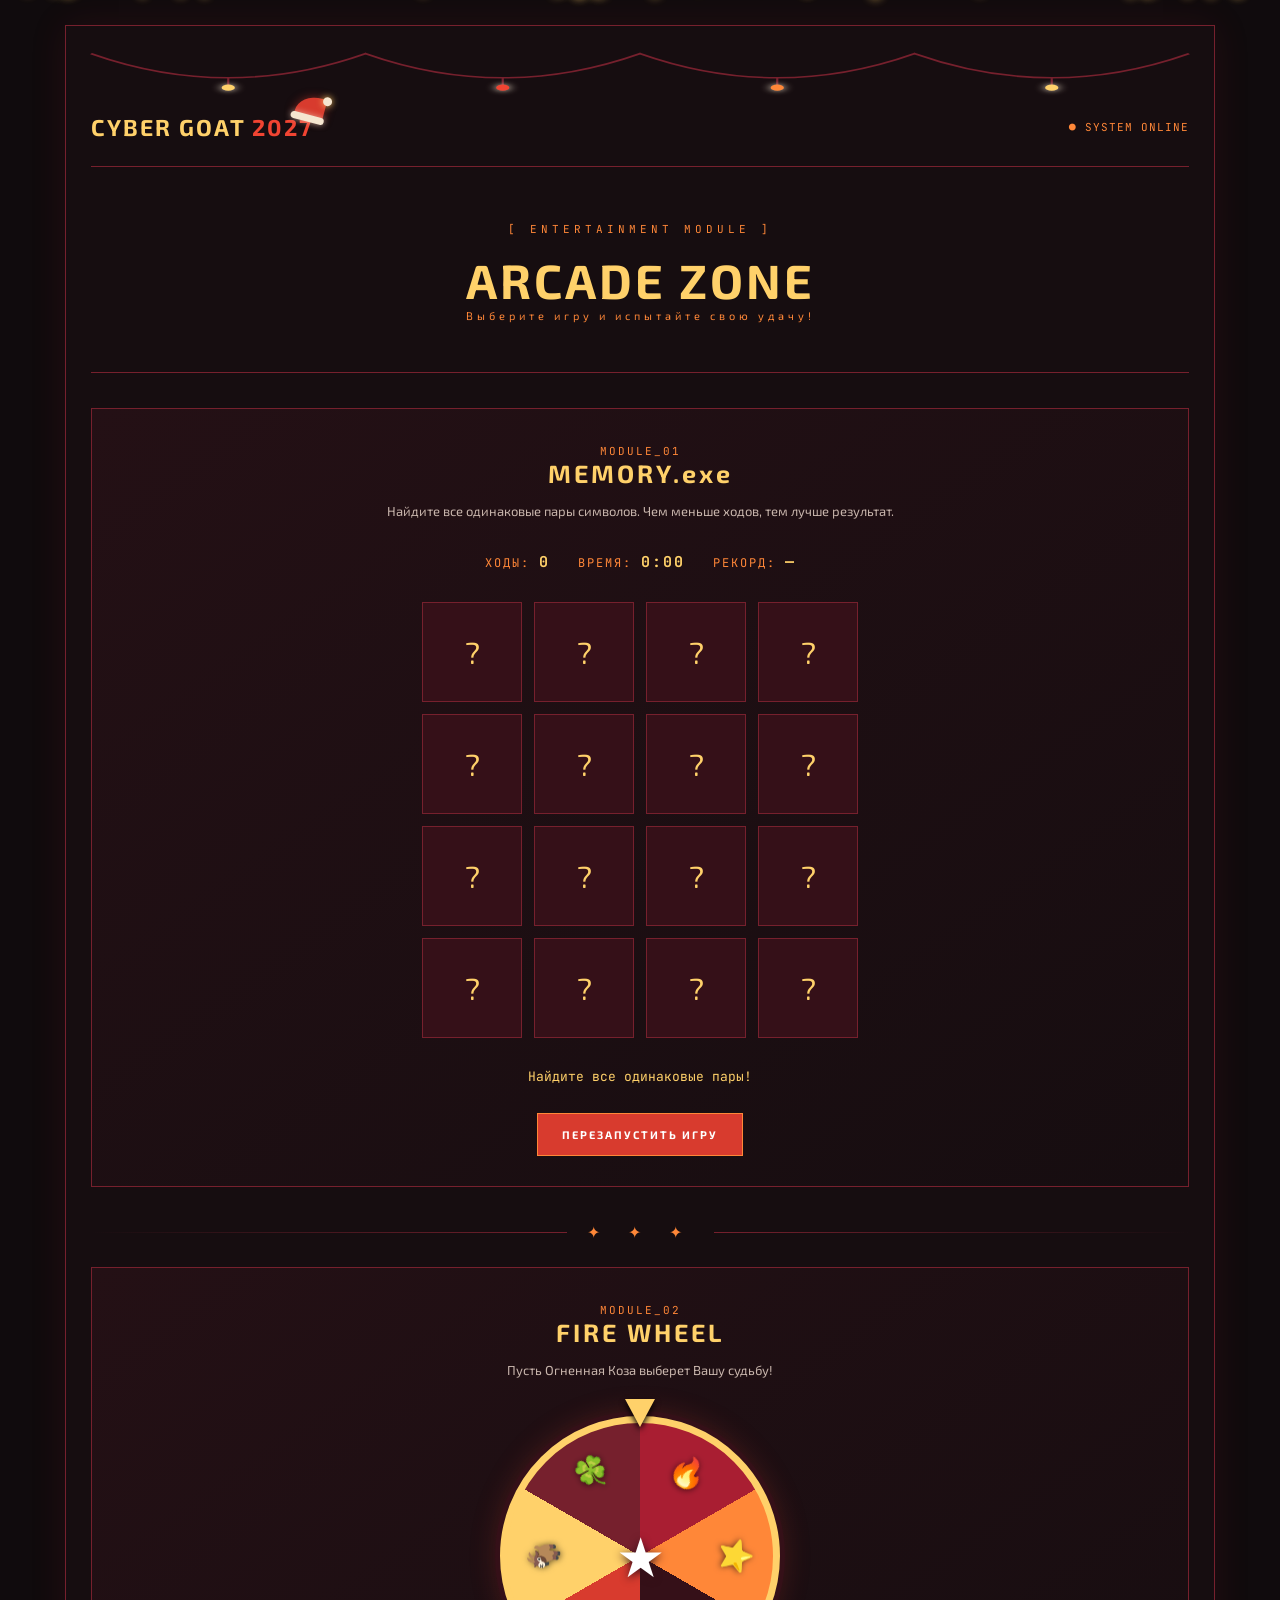
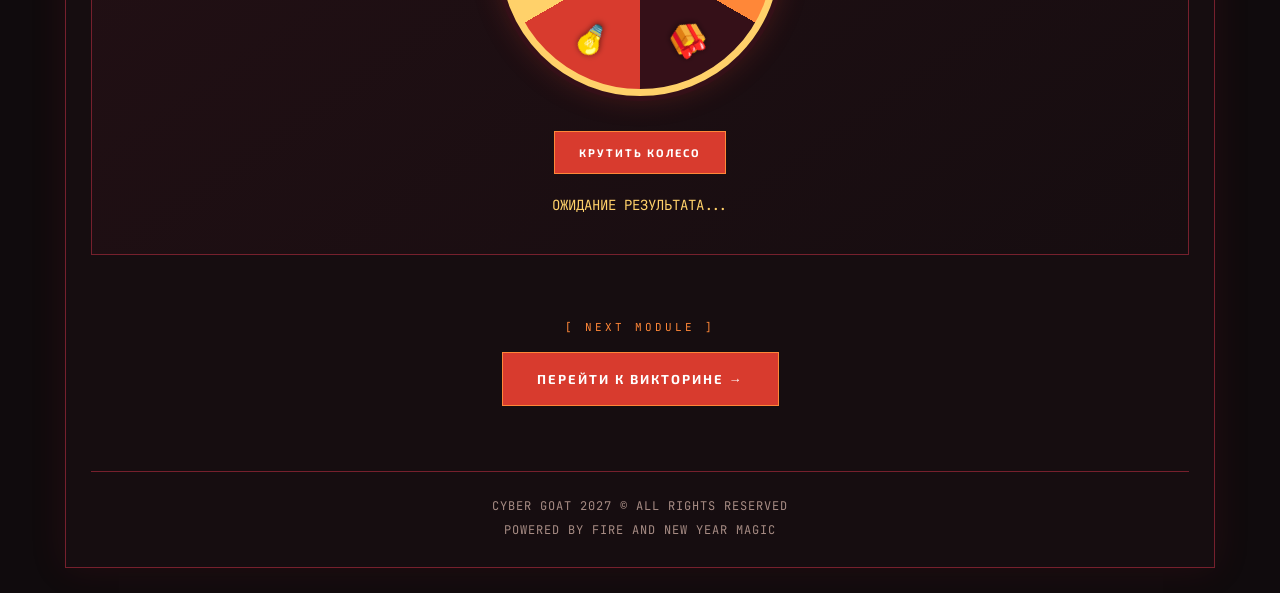
==== commit 9d8c8f34: "Add files via upload" ====
--- a/game.html
+++ b/game.html
@@ -31,19 +31,51 @@
     <div class="snowfall" aria-hidden="true"></div>
 
     <div class="site-wrapper">
+<header class="header">
 
-        <!-- Шапка сайта -->
-        <header class="header">
+            <!-- Новогодняя гирлянда -->
+            <div class="christmas-garland" aria-hidden="true">
 
+                <svg viewBox="0 0 1000 110" preserveAspectRatio="none">
+
+                    <!-- Провод с большими дугами -->
+                    <path
+                        d="M0 5
+                           Q125 100 250 5
+                           Q375 100 500 5
+                           Q625 100 750 5
+                           Q875 100 1000 5"
+                        fill="none"
+                        stroke="#76202D"
+                        stroke-width="3"
+                    />
+
+                    <!-- Маленькие подвесы -->
+                    <g stroke="#76202D" stroke-width="2">
+                        <path d="M125 52 V67"/>
+                        <path d="M375 52 V67"/>
+                        <path d="M625 52 V67"/>
+                        <path d="M875 52 V67"/>
+                    </g>
+
+                    <!-- Лампочки -->
+                    <g class="garland-bulbs">
+                        <circle cx="125" cy="72" r="6" fill="#FFD16A"/>
+                        <circle cx="375" cy="72" r="6" fill="#F04432"/>
+                        <circle cx="625" cy="72" r="6" fill="#FF8738"/>
+                        <circle cx="875" cy="72" r="6" fill="#FFD16A"/>
+                    </g>
+
+                </svg>
+            </div>
+
+            <!-- Логотип с новогодней шапкой -->
             <a href="index.html" class="logo">
+                <span class="santa-hat" aria-hidden="true">
+                    <span class="hat-pom"></span>
+                </span>
                 CYBER GOAT <span>2027</span>
             </a>
-
-            <nav class="navigation" aria-label="Основная навигация">
-                <a href="index.html">ГЛАВНАЯ</a>
-                <a href="game.html" class="active" aria-current="page">ИГРЫ</a>
-                <a href="quiz.html">ВИКТОРИНА</a>
-            </nav>
 
             <div class="system-status">
                 ● SYSTEM ONLINE
@@ -130,7 +162,18 @@
                 </p>
 
             </section>
+<!-- Кнопка перехода к викторине -->
+            <section class="cta-section">
 
+                <p class="section-label">
+                    [ NEXT MODULE ]
+                </p>
+
+                <a href="quiz.html" class="main-button">
+                    ПЕРЕЙТИ К ВИКТОРИНЕ →
+                </a>
+
+            </section>
         </main>
 
         <!-- Подвал -->
--- a/style.css
+++ b/style.css
@@ -1581,3 +1581,154 @@
         padding-top: 56px;
     }
 }
+/* Кнопка перехода внизу страницы */
+.cta-section {
+    text-align: center;
+    padding: 30px 0 10px;
+}
+
+.cta-section .main-button {
+    padding: 18px 34px;
+    font-size: 13px;
+}
+
+/* =================================
+   HERO + COUNTDOWN
+================================= */
+
+/* Общая композиция главного экрана */
+.hero-countdown {
+    display: grid;
+    grid-template-columns: 1fr minmax(0, 2.2fr) 1fr;
+    align-items: center;
+    gap: 15px;
+
+    width: 100%;
+    padding: 45px 20px;
+    margin-bottom: 25px;
+
+    text-align: center;
+}
+
+/* Центральная часть */
+.hero-center {
+    min-width: 0;
+}
+
+/* Главный заголовок */
+.hero-center h1 {
+    margin: 15px 0 8px;
+    color: #F5E6D0;
+    font-size: clamp(30px, 4vw, 52px);
+    line-height: 1.1;
+}
+
+.hero-center h1 span {
+    display: block;
+    color: #F04432;
+}
+
+/* Подзаголовок */
+.hero-center h2 {
+    color: #FFD16A;
+    margin: 12px 0;
+}
+
+/* Описание */
+.hero-center .hero-description {
+    color: #D9C5B9;
+    line-height: 1.7;
+    margin: 15px auto 25px;
+    max-width: 500px;
+}
+
+/* Козочки по бокам */
+.hero-goat {
+    font-size: clamp(55px, 8vw, 110px);
+    filter: drop-shadow(0 0 15px rgba(216, 59, 46, 0.65));
+    animation: goat-glow 2s infinite alternate;
+}
+
+.goat-left,
+.goat-right {
+    transform: none;
+}
+
+/* Свечение козочек */
+@keyframes goat-glow {
+    from {
+        filter: drop-shadow(0 0 7px rgba(216, 59, 46, 0.35));
+    }
+
+    to {
+        filter: drop-shadow(0 0 20px rgba(255, 135, 56, 0.8));
+    }
+}
+
+/* Таймер внутри главного экрана */
+.hero-center .countdown-section {
+    margin-top: 30px;
+    padding: 0;
+    text-align: center;
+}
+
+/* Адаптация для телефонов */
+@media (max-width: 650px) {
+
+    .hero-countdown {
+        grid-template-columns: 1fr 1fr;
+        gap: 10px;
+        padding: 30px 10px;
+    }
+
+    .hero-center {
+        grid-column: 1 / -1;
+        grid-row: 1;
+    }
+
+    .hero-goat {
+        font-size: 55px;
+    }
+
+    .goat-left {
+        grid-column: 1;
+        grid-row: 2;
+    }
+
+    .goat-right {
+        grid-column: 2;
+        grid-row: 2;
+    }
+
+}
+
+.hero-center .countdown {
+    display: grid !important;
+    grid-template-columns: repeat(2, 100px);
+    column-gap: 14px !important;
+    row-gap: 14px !important;
+
+    width: max-content;
+    margin: 20px auto 0;
+    padding: 5px;
+}
+
+.hero-center .time-card {
+    width: 100px;
+    height: 100px;
+    box-sizing: border-box;
+
+    display: flex;
+    flex-direction: column;
+    justify-content: center;
+    align-items: center;
+}
+
+.hero-goat img {
+    display: block;
+    width: 100%;
+    max-width: 190px;
+    height: auto;
+    object-fit: contain;
+    filter: drop-shadow(0 0 15px rgba(216, 59, 46, 0.45));
+}
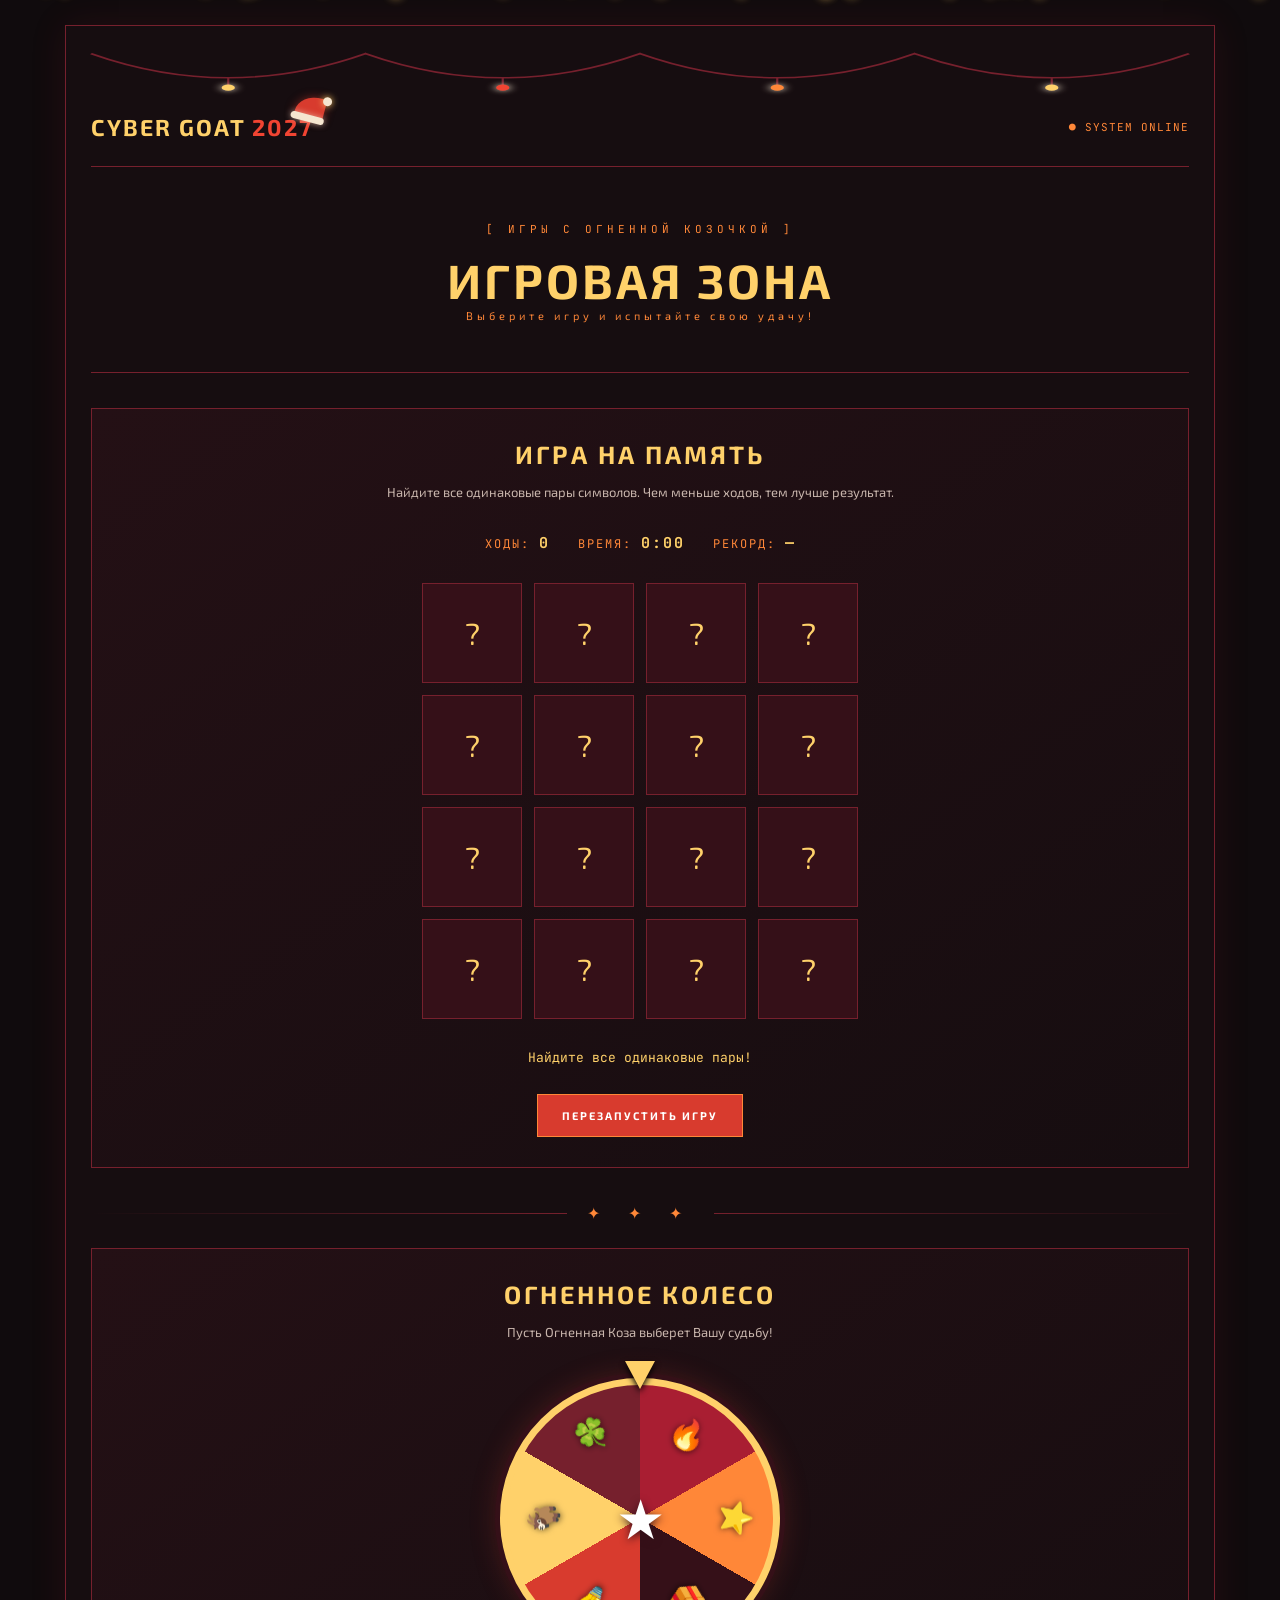
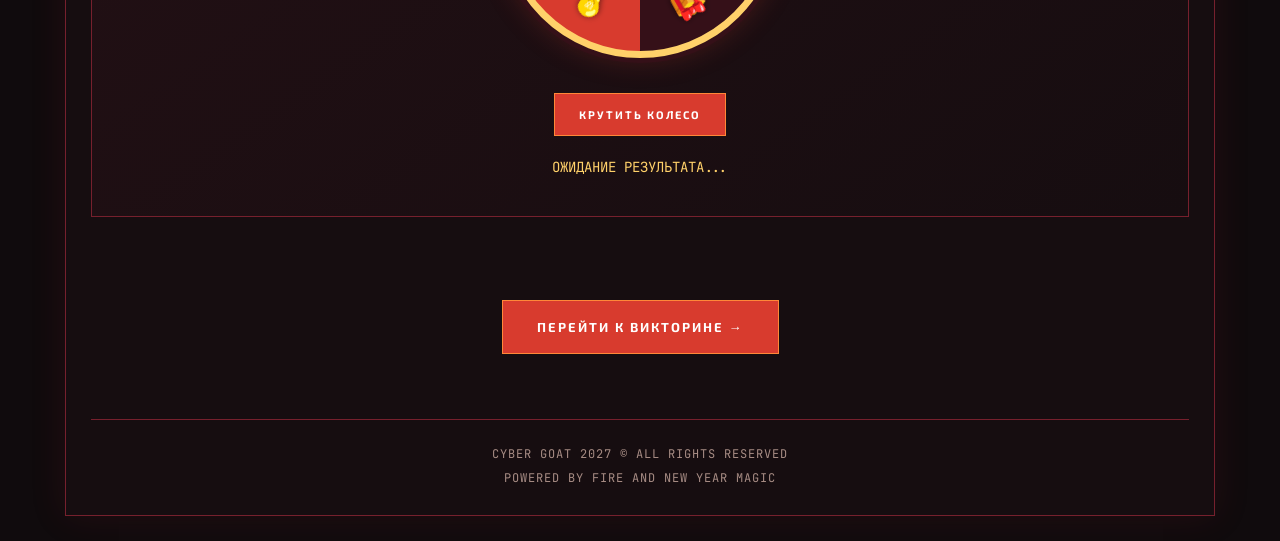
==== commit 1ab24bb5: "Add files via upload" ====
--- a/game.html
+++ b/game.html
@@ -1,191 +1,191 @@
-<!DOCTYPE html>
-<html lang="ru">
-
-<head>
-    <meta charset="UTF-8">
-    <meta name="viewport" content="width=device-width, initial-scale=1.0">
-
-    <title>GAMES — CYBER GOAT 2027</title>
-
-    <meta name="description" content="Новогодние игры: найдите все пары в MEMORY.exe и узнайте предсказание на Огненном колесе.">
-    <meta name="theme-color" content="#100B0D">
-    <meta property="og:title" content="GAMES — CYBER GOAT 2027">
-    <meta property="og:description" content="Игра на память и колесо предсказаний к году Огненной Козы.">
-    <meta property="og:type" content="website">
-
-    <link rel="icon" href="data:image/svg+xml,<svg xmlns=%22http://www.w3.org/2000/svg%22 viewBox=%220 0 100 100%22><text y=%22.9em%22 font-size=%2290%22>🐐</text></svg>">
-
-    <link rel="preconnect" href="https://fonts.googleapis.com">
-    <link rel="preconnect" href="https://fonts.gstatic.com" crossorigin>
-    <link href="https://fonts.googleapis.com/css2?family=Exo+2:wght@400;600;800&family=JetBrains+Mono:wght@500;700&display=swap" rel="stylesheet">
-
-    <!-- Подключаем общие стили -->
-    <link rel="stylesheet" href="style.css">
-</head>
-
-<body>
-
-    <a class="skip-link" href="#main">Перейти к содержимому</a>
-
-    <!-- Новогодний снегопад -->
-    <div class="snowfall" aria-hidden="true"></div>
-
-    <div class="site-wrapper">
-<header class="header">
-
-            <!-- Новогодняя гирлянда -->
-            <div class="christmas-garland" aria-hidden="true">
-
-                <svg viewBox="0 0 1000 110" preserveAspectRatio="none">
-
-                    <!-- Провод с большими дугами -->
-                    <path
-                        d="M0 5
-                           Q125 100 250 5
-                           Q375 100 500 5
-                           Q625 100 750 5
-                           Q875 100 1000 5"
-                        fill="none"
-                        stroke="#76202D"
-                        stroke-width="3"
-                    />
-
-                    <!-- Маленькие подвесы -->
-                    <g stroke="#76202D" stroke-width="2">
-                        <path d="M125 52 V67"/>
-                        <path d="M375 52 V67"/>
-                        <path d="M625 52 V67"/>
-                        <path d="M875 52 V67"/>
-                    </g>
-
-                    <!-- Лампочки -->
-                    <g class="garland-bulbs">
-                        <circle cx="125" cy="72" r="6" fill="#FFD16A"/>
-                        <circle cx="375" cy="72" r="6" fill="#F04432"/>
-                        <circle cx="625" cy="72" r="6" fill="#FF8738"/>
-                        <circle cx="875" cy="72" r="6" fill="#FFD16A"/>
-                    </g>
-
-                </svg>
-            </div>
-
-            <!-- Логотип с новогодней шапкой -->
-            <a href="index.html" class="logo">
-                <span class="santa-hat" aria-hidden="true">
-                    <span class="hat-pom"></span>
-                </span>
-                CYBER GOAT <span>2027</span>
-            </a>
-
-            <div class="system-status">
-                ● SYSTEM ONLINE
-            </div>
-
-        </header>
-
-        <main id="main">
-
-            <!-- Заголовок страницы -->
-            <section class="page-heading">
-
-                <p class="section-label">
-                    [ ENTERTAINMENT MODULE ]
-                </p>
-
-                <h1>ARCADE <span>ZONE</span></h1>
-
-                <p>Выберите игру и испытайте свою удачу!</p>
-
-            </section>
-
-            <!-- Игра MEMORY -->
-            <section class="game-section" id="memory">
-
-                <div class="game-heading">
-                    <span class="module-code">MODULE_01</span>
-                    <h2>MEMORY<span>.exe</span></h2>
-                    <p>Найдите все одинаковые пары символов. Чем меньше ходов, тем лучше результат.</p>
-                </div>
-
-                <!-- Ходы, время и рекорд -->
-                <div class="memory-stats">
-                    <span>ХОДЫ: <b id="memory-moves">0</b></span>
-                    <span>ВРЕМЯ: <b id="memory-time">0:00</b></span>
-                    <span>РЕКОРД: <b id="memory-best">—</b></span>
-                </div>
-
-                <!-- Здесь появятся игровые карточки -->
-                <div class="memory-game" id="memory-game"></div>
-
-                <p class="game-message" id="memory-message" aria-live="polite">
-                    СИСТЕМА ОЖИДАЕТ ВАШИХ ДЕЙСТВИЙ...
-                </p>
-
-                <button class="game-button" id="restart-memory" type="button">
-                    ПЕРЕЗАПУСТИТЬ ИГРУ
-                </button>
-
-            </section>
-
-            <!-- Разделитель -->
-            <div class="section-divider">
-                <span>✦ ✦ ✦</span>
-            </div>
-
-            <!-- Колесо предсказаний -->
-            <section class="game-section" id="fortune">
-
-                <div class="game-heading">
-                    <span class="module-code">MODULE_02</span>
-                    <h2>FIRE <span>WHEEL</span></h2>
-                    <p>Пусть Огненная Коза выберет Вашу судьбу!</p>
-                </div>
-
-                <div class="wheel-container">
-
-                    <!-- Указатель колеса -->
-                    <div class="wheel-pointer"></div>
-
-                    <!-- Само колесо: значки на секторах добавляет script.js -->
-                    <div class="wheel" id="wheel" aria-hidden="true">
-                        <span class="wheel-center">★</span>
-                    </div>
-
-                </div>
-
-                <button class="game-button" id="spin-wheel" type="button">
-                    КРУТИТЬ КОЛЕСО
-                </button>
-
-                <p class="game-message" id="wheel-message" aria-live="polite">
-                    ОЖИДАНИЕ РЕЗУЛЬТАТА...
-                </p>
-
-            </section>
-<!-- Кнопка перехода к викторине -->
-            <section class="cta-section">
-
-                <p class="section-label">
-                    [ NEXT MODULE ]
-                </p>
-
-                <a href="quiz.html" class="main-button">
-                    ПЕРЕЙТИ К ВИКТОРИНЕ →
-                </a>
-
-            </section>
-        </main>
-
-        <!-- Подвал -->
-        <footer class="footer">
-            <p>CYBER GOAT 2027 © ALL RIGHTS RESERVED</p>
-            <p>POWERED BY FIRE AND NEW YEAR MAGIC</p>
-        </footer>
-
-    </div>
-
-    <!-- Подключаем JavaScript -->
-    <script src="script.js"></script>
-
-</body>
-</html>
+<!DOCTYPE html>
+<html lang="ru">
+
+<head>
+    <meta charset="UTF-8">
+    <meta name="viewport" content="width=device-width, initial-scale=1.0">
+
+    <title>GAMES — CYBER GOAT 2027</title>
+
+    <meta name="description" content="Новогодние игры: найдите все пары в MEMORY.exe и узнайте предсказание на Огненном колесе.">
+    <meta name="theme-color" content="#100B0D">
+    <meta property="og:title" content="GAMES — CYBER GOAT 2027">
+    <meta property="og:description" content="Игра на память и колесо предсказаний к году Огненной Козы.">
+    <meta property="og:type" content="website">
+
+    <link rel="icon" href="data:image/svg+xml,<svg xmlns=%22http://www.w3.org/2000/svg%22 viewBox=%220 0 100 100%22><text y=%22.9em%22 font-size=%2290%22>🐐</text></svg>">
+
+    <link rel="preconnect" href="https://fonts.googleapis.com">
+    <link rel="preconnect" href="https://fonts.gstatic.com" crossorigin>
+    <link href="https://fonts.googleapis.com/css2?family=Exo+2:wght@400;600;800&family=JetBrains+Mono:wght@500;700&display=swap" rel="stylesheet">
+
+    <!-- Подключаем общие стили -->
+    <link rel="stylesheet" href="style.css">
+</head>
+
+<body>
+
+    <a class="skip-link" href="#main">Перейти к содержимому</a>
+
+    <!-- Новогодний снегопад -->
+    <div class="snowfall" aria-hidden="true"></div>
+
+    <div class="site-wrapper">
+<header class="header">
+
+            <!-- Новогодняя гирлянда -->
+            <div class="christmas-garland" aria-hidden="true">
+
+                <svg viewBox="0 0 1000 110" preserveAspectRatio="none">
+
+                    <!-- Провод с большими дугами -->
+                    <path
+                        d="M0 5
+                           Q125 100 250 5
+                           Q375 100 500 5
+                           Q625 100 750 5
+                           Q875 100 1000 5"
+                        fill="none"
+                        stroke="#76202D"
+                        stroke-width="3"
+                    />
+
+                    <!-- Маленькие подвесы -->
+                    <g stroke="#76202D" stroke-width="2">
+                        <path d="M125 52 V67"/>
+                        <path d="M375 52 V67"/>
+                        <path d="M625 52 V67"/>
+                        <path d="M875 52 V67"/>
+                    </g>
+
+                    <!-- Лампочки -->
+                    <g class="garland-bulbs">
+                        <circle cx="125" cy="72" r="6" fill="#FFD16A"/>
+                        <circle cx="375" cy="72" r="6" fill="#F04432"/>
+                        <circle cx="625" cy="72" r="6" fill="#FF8738"/>
+                        <circle cx="875" cy="72" r="6" fill="#FFD16A"/>
+                    </g>
+
+                </svg>
+            </div>
+
+            <!-- Логотип с новогодней шапкой -->
+            <a href="index.html" class="logo">
+                <span class="santa-hat" aria-hidden="true">
+                    <span class="hat-pom"></span>
+                </span>
+                CYBER GOAT <span>2027</span>
+            </a>
+
+            <div class="system-status">
+                ● SYSTEM ONLINE
+            </div>
+
+        </header>
+
+        <main id="main">
+
+            <!-- Заголовок страницы -->
+            <section class="page-heading">
+
+                <p class="section-label">
+                    [ ИГРЫ С ОГНЕННОЙ КОЗОЧКОЙ ]
+                </p>
+
+                <h1>ИГРОВАЯ <span>ЗОНА</span></h1>
+
+                <p>Выберите игру и испытайте свою удачу!</p>
+
+            </section>
+
+            <!-- Игра MEMORY -->
+            <section class="game-section" id="memory">
+
+                <div class="game-heading">
+                    <span class="module-code"></span>
+                    <h2>ИГРА НА <span>ПАМЯТЬ</span></h2>
+                    <p>Найдите все одинаковые пары символов. Чем меньше ходов, тем лучше результат.</p>
+                </div>
+
+                <!-- Ходы, время и рекорд -->
+                <div class="memory-stats">
+                    <span>ХОДЫ: <b id="memory-moves">0</b></span>
+                    <span>ВРЕМЯ: <b id="memory-time">0:00</b></span>
+                    <span>РЕКОРД: <b id="memory-best">—</b></span>
+                </div>
+
+                <!-- Здесь появятся игровые карточки -->
+                <div class="memory-game" id="memory-game"></div>
+
+                <p class="game-message" id="memory-message" aria-live="polite">
+                    СИСТЕМА ОЖИДАЕТ ВАШИХ ДЕЙСТВИЙ...
+                </p>
+
+                <button class="game-button" id="restart-memory" type="button">
+                    ПЕРЕЗАПУСТИТЬ ИГРУ
+                </button>
+
+            </section>
+
+            <!-- Разделитель -->
+            <div class="section-divider">
+                <span>✦ ✦ ✦</span>
+            </div>
+
+            <!-- Колесо предсказаний -->
+            <section class="game-section" id="fortune">
+
+                <div class="game-heading">
+                    <span class="module-code"></span>
+                    <h2>ОГНЕННОЕ <span>КОЛЕСО</span></h2>
+                    <p>Пусть Огненная Коза выберет Вашу судьбу!</p>
+                </div>
+
+                <div class="wheel-container">
+
+                    <!-- Указатель колеса -->
+                    <div class="wheel-pointer"></div>
+
+                    <!-- Само колесо: значки на секторах добавляет script.js -->
+                    <div class="wheel" id="wheel" aria-hidden="true">
+                        <span class="wheel-center">★</span>
+                    </div>
+
+                </div>
+
+                <button class="game-button" id="spin-wheel" type="button">
+                    КРУТИТЬ КОЛЕСО
+                </button>
+
+                <p class="game-message" id="wheel-message" aria-live="polite">
+                    ОЖИДАНИЕ РЕЗУЛЬТАТА...
+                </p>
+
+            </section>
+<!-- Кнопка перехода к викторине -->
+            <section class="cta-section">
+
+                <p class="section-label">
+            
+                </p>
+
+                <a href="quiz.html" class="main-button">
+                    ПЕРЕЙТИ К ВИКТОРИНЕ →
+                </a>
+
+            </section>
+        </main>
+
+        <!-- Подвал -->
+        <footer class="footer">
+            <p>CYBER GOAT 2027 © ALL RIGHTS RESERVED</p>
+            <p>POWERED BY FIRE AND NEW YEAR MAGIC</p>
+        </footer>
+
+    </div>
+
+    <!-- Подключаем JavaScript -->
+    <script src="script.js"></script>
+
+</body>
+</html>
--- a/style.css
+++ b/style.css
@@ -1,1734 +1,1734 @@
-/* ==========================================
-   CYBER GOAT 2027 — MAIN STYLES
-   ЧАСТЬ 1. ОСНОВА И ШАПКА
-========================================== */
-
-/* Цветовая палитра сайта */
-:root {
-    --obsidian: #100B0D;
-    --garnet: #351018;
-    --burgundy: #76202D;
-    --fire: #D83B2E;
-    --flame: #F04432;
-    --amber: #FF8738;
-    --gold: #FFD16A;
-    --cream: #F5E6D0;
-}
-
-/* Убираем стандартные отступы браузера */
-* {
-    margin: 0;
-    padding: 0;
-    box-sizing: border-box;
-}
-
-/* Основной фон страницы */
-body {
-    background-color: var(--obsidian);
-    color: var(--cream);
-    font-family: Arial, sans-serif;
-    padding: 25px 15px;
-}
-
-/* Общая оболочка сайта */
-.site-wrapper {
-    max-width: 1150px;
-    margin: 0 auto;
-    padding: 25px;
-    border: 1px solid var(--burgundy);
-    background: #160D10;
-    box-shadow: 0 0 35px rgba(169, 30, 50, 0.12);
-}
-
-/* Шапка */
-.header {
-    display: flex;
-    align-items: center;
-    justify-content: space-between;
-    flex-wrap: wrap;
-    gap: 20px;
-    padding-bottom: 25px;
-    border-bottom: 1px solid var(--burgundy);
-}
-
-/* Логотип */
-.logo {
-    color: var(--gold);
-    font-size: 23px;
-    font-weight: bold;
-    letter-spacing: 2px;
-    text-decoration: none;
-}
-
-.logo span {
-    color: var(--flame);
-}
-
-/* Навигация */
-.navigation {
-    display: flex;
-    flex-wrap: wrap;
-    gap: 12px;
-}
-
-.navigation a {
-    color: var(--cream);
-    text-decoration: none;
-    font-size: 12px;
-    letter-spacing: 1px;
-    padding: 10px 14px;
-    border: 1px solid transparent;
-    transition: 0.3s;
-}
-
-/* Наведение и активная страница */
-.navigation a:hover,
-.navigation a.active {
-    color: var(--gold);
-    border-color: var(--fire);
-    background: rgba(169, 30, 50, 0.15);
-}
-
-/* Статус системы */
-.system-status {
-    color: #FF8738;
-    font-size: 11px;
-    letter-spacing: 1px;
-}
-
-/* Подвал */
-.footer {
-    margin-top: 55px;
-    padding-top: 22px;
-    border-top: 1px solid var(--burgundy);
-    text-align: center;
-    color: #A78C84;
-    font-size: 12px;
-    letter-spacing: 1px;
-    line-height: 2;
-}
-
-/* ==========================================
-   ЧАСТЬ 2. ГЛАВНЫЙ ЭКРАН
-========================================== */
-
-/* Главный экран */
-.hero {
-    display: flex;
-    justify-content: space-between;
-    align-items: center;
-    gap: 40px;
-    min-height: 420px;
-    padding: 55px 45px;
-    margin-top: 35px;
-    background:
-        radial-gradient(ellipse at 85% 50%, rgba(169, 30, 50, 0.22), transparent 55%),
-        linear-gradient(135deg, #351018, #160D10 70%);
-    border: 1px solid #76202D;
-    position: relative;
-    overflow: hidden;
-}
-
-/* Декоративная подпись */
-.eyebrow,
-.section-label {
-    color: var(--amber);
-    font-size: 11px;
-    letter-spacing: 3px;
-    margin-bottom: 18px;
-}
-
-/* Текстовая часть */
-.hero-content {
-    max-width: 620px;
-    position: relative;
-    z-index: 2;
-}
-
-/* Главный заголовок */
-.hero h1 {
-    font-size: clamp(38px, 6vw, 76px);
-    line-height: 1.05;
-    letter-spacing: -2px;
-    margin-bottom: 18px;
-}
-
-.hero h1 span {
-    display: block;
-    color: var(--flame);
-    text-shadow: 0 0 25px rgba(240, 68, 50, 0.35);
-}
-
-/* Подзаголовок */
-.hero h2 {
-    color: var(--gold);
-    font-size: 20px;
-    letter-spacing: 4px;
-    margin-bottom: 20px;
-}
-
-/* Описание */
-.hero-description {
-    color: #C8B5AC;
-    line-height: 1.8;
-    max-width: 440px;
-    margin-bottom: 30px;
-}
-
-/* Главная кнопка */
-.main-button {
-    display: inline-block;
-    padding: 15px 23px;
-    background: var(--fire);
-    color: white;
-    text-decoration: none;
-    font-size: 12px;
-    font-weight: bold;
-    letter-spacing: 2px;
-    border: 1px solid var(--amber);
-    transition: 0.3s;
-}
-
-.main-button:hover {
-    background: var(--amber);
-    color: var(--obsidian);
-    box-shadow: 0 0 25px rgba(255, 135, 56, 0.35);
-}
-
-/* Символ Огненной Козы */
-.hero-symbol {
-    min-width: 230px;
-    text-align: center;
-    position: relative;
-    z-index: 1;
-}
-
-.hero-symbol span {
-    display: block;
-    font-size: clamp(100px, 16vw, 175px);
-    filter: drop-shadow(0 0 25px rgba(240, 68, 50, 0.55));
-}
-
-.hero-symbol p {
-    color: var(--gold);
-    letter-spacing: 5px;
-    font-size: 12px;
-    margin-top: 15px;
-}
-
-/* Обратный отсчёт */
-.countdown-section {
-    text-align: center;
-    padding: 65px 10px 45px;
-}
-
-.countdown-section h2,
-.modules-section h2 {
-    font-size: 27px;
-    letter-spacing: 3px;
-    margin-bottom: 30px;
-}
-
-/* Карточки времени */
-.countdown {
-    display: flex;
-    justify-content: center;
-    flex-wrap: wrap;
-    gap: 15px;
-}
-
-.time-card {
-    width: 130px;
-    padding: 22px 10px;
-    background: var(--garnet);
-    border: 1px solid var(--burgundy);
-    box-shadow: 4px 4px 0 #080607;
-}
-
-.time-card span {
-    display: block;
-    color: var(--gold);
-    font-size: 37px;
-    font-weight: bold;
-    font-variant-numeric: tabular-nums;
-}
-
-.time-card small {
-    display: block;
-    color: var(--amber);
-    font-size: 11px;
-    letter-spacing: 2px;
-    margin-top: 8px;
-}
-
-/* Разделитель секций */
-.section-divider {
-    display: flex;
-    align-items: center;
-    justify-content: center;
-    gap: 20px;
-    margin: 25px 0;
-    color: var(--amber);
-    letter-spacing: 12px;
-}
-
-.section-divider::before,
-.section-divider::after {
-    content: "";
-    height: 1px;
-    flex: 1;
-    background: linear-gradient(90deg, transparent, var(--burgundy));
-}
-
-.section-divider::after {
-    background: linear-gradient(90deg, var(--burgundy), transparent);
-}
-
-/* Секция модулей */
-.modules-section {
-    text-align: center;
-    padding: 30px 0 20px;
-}
-
-/* Сетка карточек */
-.modules-grid {
-    display: grid;
-    grid-template-columns: repeat(3, 1fr);
-    gap: 20px;
-    margin-top: 35px;
-}
-
-/* Карточка модуля */
-.module-card {
-    padding: 28px 22px;
-    text-align: left;
-    background: linear-gradient(145deg, #351018, #1B1013);
-    border: 1px solid var(--burgundy);
-    transition: 0.3s;
-}
-
-.module-card:hover {
-    transform: translateY(-6px);
-    border-color: var(--amber);
-    box-shadow: 0 10px 25px rgba(169, 30, 50, 0.2);
-}
-
-.module-icon {
-    display: block;
-    font-size: 35px;
-    margin-bottom: 20px;
-}
-
-.module-code {
-    color: var(--amber);
-    font-size: 11px;
-    letter-spacing: 2px;
-}
-
-.module-card h3 {
-    color: var(--gold);
-    font-size: 21px;
-    margin: 12px 0;
-}
-
-.module-card p:not(.module-code) {
-    color: #C8B5AC;
-    font-size: 13px;
-    line-height: 1.7;
-    min-height: 65px;
-}
-
-.module-card a {
-    display: inline-block;
-    color: var(--flame);
-    text-decoration: none;
-    font-size: 11px;
-    font-weight: bold;
-    letter-spacing: 2px;
-    margin-top: 20px;
-}
-
-.module-card a:hover {
-    color: var(--gold);
-}
-/* ==========================================
-   ЧАСТЬ 3. ИГРОВАЯ СТРАНИЦА
-========================================== */
-
-/* Заголовок внутренних страниц */
-.page-heading {
-    text-align: center;
-    padding: 55px 15px 35px;
-    border-bottom: 1px solid var(--burgundy);
-    margin-bottom: 35px;
-}
-
-.page-heading p {
-    color: var(--amber);
-    font-size: 11px;
-    letter-spacing: 4px;
-    margin-bottom: 15px;
-}
-
-.page-heading h1 {
-    color: var(--gold);
-    font-size: clamp(30px, 5vw, 48px);
-    letter-spacing: 3px;
-}
-
-/* Общая игровая панель */
-.game-section {
-    padding: 30px;
-    margin-bottom: 35px;
-    background: linear-gradient(145deg, #241015, #160D10);
-    border: 1px solid var(--burgundy);
-}
-
-/* Заголовки игровых блоков */
-.game-heading {
-    text-align: center;
-    margin-bottom: 30px;
-}
-
-.game-heading h2 {
-    color: var(--gold);
-    font-size: 25px;
-    letter-spacing: 3px;
-    margin-bottom: 12px;
-}
-
-.game-heading p {
-    color: #C8B5AC;
-    font-size: 13px;
-    line-height: 1.7;
-}
-
-/* Поле игры MEMORY */
-.memory-game {
-    display: grid;
-    grid-template-columns: repeat(4, minmax(0, 100px));
-    justify-content: center;
-    gap: 12px;
-    margin: 30px auto;
-}
-
-/* Карточки памяти */
-.memory-card {
-    aspect-ratio: 1;
-    display: flex;
-    align-items: center;
-    justify-content: center;
-    background: var(--garnet);
-    border: 1px solid var(--burgundy);
-    color: var(--gold);
-    font-size: 30px;
-    cursor: pointer;
-    transition: 0.25s;
-    user-select: none;
-}
-
-.memory-card:hover {
-    border-color: var(--amber);
-    background: #501923;
-    transform: scale(1.04);
-}
-
-.memory-card.matched {
-    background: #63301F;
-    border-color: var(--gold);
-    color: var(--cream);
-    cursor: default;
-    box-shadow: 0 0 15px rgba(255, 209, 106, 0.15);
-}
-
-/* Игровые кнопки */
-.game-button {
-    display: block;
-    margin: 20px auto 0;
-    padding: 14px 24px;
-    background: var(--fire);
-    color: white;
-    border: 1px solid var(--amber);
-    font-size: 11px;
-    font-weight: bold;
-    letter-spacing: 2px;
-    cursor: pointer;
-    transition: 0.3s;
-}
-
-.game-button:hover:not(:disabled) {
-    background: var(--amber);
-    color: var(--obsidian);
-    box-shadow: 0 0 20px rgba(255, 135, 56, 0.25);
-}
-
-.game-button:disabled {
-    opacity: 0.45;
-    cursor: not-allowed;
-}
-
-/* Сообщения игры */
-.game-message {
-    min-height: 25px;
-    margin-top: 18px;
-    color: var(--gold);
-    text-align: center;
-    font-size: 13px;
-}
-
-/* Колесо фортуны */
-.wheel-container {
-    position: relative;
-    width: min(280px, 75vw);
-    aspect-ratio: 1;
-    margin: 35px auto;
-}
-
-/* Само колесо */
-.wheel {
-    width: 100%;
-    height: 100%;
-    display: flex;
-    align-items: center;
-    justify-content: center;
-    border-radius: 50%;
-    border: 7px solid var(--gold);
-    background: conic-gradient(
-        #A91E32 0deg 60deg,
-        #FF8738 60deg 120deg,
-        #351018 120deg 180deg,
-        #D83B2E 180deg 240deg,
-        #FFD16A 240deg 300deg,
-        #76202D 300deg 360deg
-    );
-    box-shadow:
-        0 0 0 5px #351018,
-        0 0 30px rgba(240, 68, 50, 0.25);
-    transition: transform 4s cubic-bezier(0.12, 0.65, 0.15, 1);
-}
-
-.wheel-center {
-    color: white;
-    font-size: 55px;
-    text-shadow: 0 2px 8px #351018;
-}
-
-/* Указатель колеса */
-.wheel-pointer {
-    position: absolute;
-    top: -17px;
-    left: 50%;
-    transform: translateX(-50%);
-    z-index: 2;
-    width: 0;
-    height: 0;
-    border-left: 15px solid transparent;
-    border-right: 15px solid transparent;
-    border-top: 28px solid var(--gold);
-    filter: drop-shadow(0 3px 3px #000);
-}
-
-/* Сообщение колеса */
-#wheel-message {
-    min-height: 30px;
-    color: var(--gold);
-    text-align: center;
-    font-size: 14px;
-    line-height: 1.6;
-    margin-top: 20px;
-}
-
-/* Адаптация игровой страницы */
-@media (max-width: 600px) {
-    .game-section {
-        padding: 20px 12px;
-    }
-
-    .memory-game {
-        gap: 8px;
-    }
-
-    .memory-card {
-        font-size: 25px;
-}
-}
-/* ==========================================
-   ЧАСТЬ 4. ВИКТОРИНА И СЕКРЕТНОЕ ПРЕДСКАЗАНИЕ
-========================================== */
-
-/* Контейнер викторины */
-#quiz-container {
-    max-width: 750px;
-    margin: 0 auto;
-}
-
-/* Индикатор прогресса */
-#quiz-progress {
-    color: var(--amber);
-    font-size: 11px;
-    letter-spacing: 3px;
-    text-align: center;
-    margin-bottom: 25px;
-}
-
-/* Текст вопроса */
-#question {
-    color: var(--gold);
-    font-size: 22px;
-    line-height: 1.5;
-    text-align: center;
-    margin-bottom: 28px;
-}
-
-/* Варианты ответов */
-#answers {
-    display: grid;
-    grid-template-columns: repeat(2, minmax(0, 1fr));
-    gap: 13px;
-}
-
-/* Кнопки ответов */
-.answer-button {
-    padding: 17px 15px;
-    background: #351018;
-    color: var(--cream);
-    border: 1px solid var(--burgundy);
-    font-size: 13px;
-    line-height: 1.5;
-    cursor: pointer;
-    transition: 0.25s;
-}
-
-.answer-button:hover:not(:disabled) {
-    border-color: var(--amber);
-    background: #501923;
-}
-
-.answer-button:disabled {
-    cursor: default;
-    opacity: 0.8;
-}
-
-/* Правильный и неправильный ответы */
-.answer-button.correct {
-    background: #34401F;
-    border-color: #A6C66A;
-    color: #E6F3C8;
-}
-
-.answer-button.wrong {
-    background: #501923;
-    border-color: var(--flame);
-    color: #FFD0C5;
-}
-
-/* Сообщение после ответа */
-#quiz-message {
-    min-height: 35px;
-    margin-top: 22px;
-    text-align: center;
-    color: var(--gold);
-    font-size: 14px;
-    line-height: 1.6;
-}
-
-/* Секретное предсказание */
-.prediction-section {
-    margin-top: 45px;
-    padding: 30px 20px;
-    background:
-        radial-gradient(ellipse at center, rgba(169, 30, 50, 0.2), transparent 70%),
-        #160D10;
-    border: 1px solid var(--burgundy);
-    text-align: center;
-}
-
-.prediction-section[hidden] {
-    display: none !important;
-}
-
-.prediction-section:not([hidden]) {
-    display: block;
-}
-
-.prediction-screen {
-    max-width: 600px;
-    margin: 0 auto;
-}
-
-/* Символ козы */
-.goat-symbol {
-    font-size: 85px;
-    margin: 20px 0;
-    filter: drop-shadow(0 0 20px rgba(240, 68, 50, 0.4));
-}
-
-/* Статус системы */
-#prediction-status {
-    color: var(--amber);
-    font-size: 11px;
-    letter-spacing: 3px;
-    margin: 18px 0;
-}
-
-/* Текст предсказания */
-#prediction-result {
-    color: var(--gold);
-    font-size: 17px;
-    line-height: 1.8;
-    margin: 25px auto;
-    max-width: 500px;
-}
-
-/* Эффект глитча */
-.prediction-screen.glitch {
-    animation: goat-glitch 0.18s infinite;
-}
-
-@keyframes goat-glitch {
-    0% {
-        transform: translate(0);
-        filter: hue-rotate(0deg);
-    }
-
-    25% {
-        transform: translate(-3px, 2px);
-        filter: hue-rotate(25deg);
-    }
-
-    50% {
-        transform: translate(3px, -2px);
-        filter: hue-rotate(-25deg);
-    }
-
-    75% {
-        transform: translate(-2px, -1px);
-        filter: hue-rotate(15deg);
-    }
-
-    100% {
-        transform: translate(0);
-        filter: hue-rotate(0deg);
-    }
-}
-
-/* Адаптация викторины */
-@media (max-width: 600px) {
-    #answers {
-        grid-template-columns: 1fr;
-    }
-
-    #question {
-        font-size: 19px;
-    }
-
-    .prediction-section {
-        padding: 25px 12px;
-    }
-}
-
-/* ==========================================
-   ЧАСТЬ 5. ОБЩАЯ АДАПТАЦИЯ
-========================================== */
-
-@media (max-width: 800px) {
-    body {
-        padding: 10px;
-    }
-
-    .site-wrapper {
-        padding: 18px;
-    }
-
-    .hero {
-        flex-direction: column;
-        text-align: center;
-        padding: 40px 20px;
-    }
-
-    .hero-description {
-        margin-left: auto;
-        margin-right: auto;
-    }
-
-    .hero-symbol {
-        min-width: auto;
-    }
-
-    .modules-grid {
-        grid-template-columns: 1fr;
-    }
-
-    .header {
-        justify-content: center;
-        text-align: center;
-    }
-
-    .navigation {
-        justify-content: center;
-    }
-}
-
-/* ==========================================
-   CYBER GOAT — CORRUPTED REALITY
-========================================== */
-
-/* Общий режим цифрового сбоя */
-body.system-glitch {
-    overflow-x: hidden;
-}
-
-/* Горизонтальные разрывы и цветовые помехи */
-body.system-glitch .site-wrapper {
-    position: relative;
-    animation: reality-shift 0.35s infinite steps(2);
-}
-
-/* Слои цифровых помех */
-body.system-glitch .site-wrapper::before {
-    content: "";
-    position: absolute;
-    inset: 0;
-    z-index: 100;
-    pointer-events: none;
-
-    background:
-        linear-gradient(
-            90deg,
-            transparent 20%,
-            rgba(240, 68, 50, 0.18) 21%,
-            transparent 23%
-        ),
-        repeating-linear-gradient(
-            0deg,
-            transparent 0px,
-            transparent 24px,
-            rgba(255, 209, 106, 0.12) 25px,
-            transparent 28px
-        );
-
-    animation: signal-noise 0.3s infinite steps(3);
-}
-
-/* Небольшое системное сообщение */
-body.system-glitch .site-wrapper::after {
-    content: "SIGNAL LOST";
-    position: fixed;
-    top: 20px;
-    right: 20px;
-    z-index: 10001;
-
-    padding: 10px 14px;
-    border: 1px solid var(--flame);
-    background: #100B0D;
-    color: var(--flame);
-
-    font-size: 11px;
-    letter-spacing: 3px;
-    pointer-events: none;
-
-    animation: terminal-error 0.45s infinite;
-}
-
-/* Раздвоение заголовков */
-body.system-glitch .hero h1,
-body.system-glitch .hero h2,
-body.system-glitch .page-heading h1,
-body.system-glitch .game-heading h2 {
-    animation: text-corruption 0.22s infinite steps(2);
-}
-
-/* Карточки теряют положение */
-body.system-glitch .module-card,
-body.system-glitch .game-section,
-body.system-glitch .time-card {
-    animation: block-corruption 0.4s infinite steps(2);
-}
-
-/* Случайные горизонтальные смещения */
-@keyframes reality-shift {
-    0% {
-        transform: translate(0);
-        filter: none;
-    }
-    20% {
-        transform: translate(5px, -2px);
-        filter: contrast(1.3);
-    }
-    40% {
-        transform: translate(-4px, 1px);
-        filter: hue-rotate(15deg);
-    }
-    60% {
-        transform: translate(2px, 0);
-        filter: saturate(1.8);
-    }
-    80% {
-        transform: translate(-3px, -1px);
-        filter: hue-rotate(-15deg);
-    }
-    100% {
-        transform: translate(0);
-        filter: none;
-    }
-}
-
-/* Мерцание сигнала */
-@keyframes signal-noise {
-    0% {
-        opacity: 0.2;
-        transform: translateX(-5px);
-        clip-path: inset(10% 0 75% 0);
-    }
-    25% {
-        opacity: 0.9;
-        transform: translateX(8px);
-        clip-path: inset(35% 0 45% 0);
-    }
-    50% {
-        opacity: 0.4;
-        transform: translateX(-3px);
-        clip-path: inset(65% 0 15% 0);
-    }
-    75% {
-        opacity: 1;
-        transform: translateX(4px);
-        clip-path: inset(80% 0 5% 0);
-    }
-    100% {
-        opacity: 0.2;
-        transform: translateX(0);
-        clip-path: inset(10% 0 75% 0);
-    }
-}
-
-/* Системная ошибка */
-@keyframes terminal-error {
-    0% {
-        opacity: 1;
-        transform: translateX(0);
-    }
-    25% {
-        opacity: 0.4;
-        transform: translateX(-5px);
-    }
-    50% {
-        opacity: 1;
-        transform: translateX(3px);
-    }
-    75% {
-        opacity: 0.6;
-        transform: translateX(-2px);
-    }
-    100% {
-        opacity: 1;
-        transform: translateX(0);
-    }
-}
-
-/* Цветовое раздвоение текста */
-@keyframes text-corruption {
-    0% {
-        transform: translateX(0);
-        text-shadow: none;
-    }
-    25% {
-        transform: translateX(3px);
-        text-shadow: -4px 0 var(--flame), 4px 0 var(--gold);
-    }
-    50% {
-        transform: translateX(-4px) skewX(3deg);
-        text-shadow: 4px 0 var(--flame), -3px 0 var(--gold);
-    }
-    75% {
-        transform: translateX(2px);
-        text-shadow: -3px 0 var(--gold), 3px 0 var(--flame);
-    }
-    100% {
-        transform: translateX(0);
-        text-shadow: none;
-    }
-}
-
-/* Искажение отдельных блоков */
-@keyframes block-corruption {
-    0% {
-        transform: translateX(0);
-        clip-path: inset(0);
-    }
-    25% {
-        transform: translateX(5px);
-        clip-path: inset(5% 0 65% 0);
-    }
-    50% {
-        transform: translateX(-6px);
-        clip-path: inset(40% 0 20% 0);
-    }
-    75% {
-        transform: translateX(3px);
-        clip-path: inset(75% 0 5% 0);
-    }
-    100% {
-        transform: translateX(0);
-        clip-path: inset(0);
-    }
-}
-
-/* ==========================================
-   TERMINAL HACK + WINDOWS APOCALYPSE
-========================================== */
-
-#cyber-hack-overlay {
-    position: fixed;
-    inset: 0;
-    z-index: 10000;
-    display: none;
-    overflow: hidden;
-    background: rgba(5, 4, 5, 0.96);
-    color: #F5E6D0;
-    font-family: Consolas, monospace;
-}
-
-#cyber-hack-overlay.active {
-    display: block;
-}
-
-/* Терминал */
-.hack-terminal {
-    position: absolute;
-    top: 8%;
-    left: 5%;
-    width: 90%;
-    max-width: 650px;
-    min-height: 230px;
-    padding: 20px;
-    border: 1px solid #FF8738;
-    background: #100B0D;
-    box-shadow: 0 0 35px rgba(240, 68, 50, 0.25);
-    z-index: 2;
-}
-
-.hack-terminal-header {
-    display: flex;
-    justify-content: space-between;
-    gap: 10px;
-    padding-bottom: 12px;
-    margin-bottom: 15px;
-    border-bottom: 1px solid #76202D;
-    color: #FF8738;
-    font-size: 11px;
-    letter-spacing: 2px;
-}
-
-.hack-terminal-header span:last-child {
-    color: #F04432;
-}
-
-.hack-lines {
-    color: #FFD16A;
-    font-size: 12px;
-    line-height: 1.9;
-    overflow-wrap: anywhere;
-}
-
-.hack-line {
-    animation: terminal-type 0.2s steps(2);
-}
-
-.hack-line::before {
-    content: "> ";
-    color: #F04432;
-}
-
-.hack-cursor {
-    display: inline-block;
-    width: 8px;
-    height: 14px;
-    margin-left: 5px;
-    background: #FF8738;
-    vertical-align: middle;
-    animation: cursor-blink 0.7s infinite;
-}
-
-/* Окна системных ошибок */
-.hack-error-window {
-    position: absolute;
-    width: min(300px, 80vw);
-    padding: 3px;
-    background: #1B1114;
-    border: 1px solid #D83B2E;
-    box-shadow: 7px 7px 0 rgba(0, 0, 0, 0.7);
-    animation: window-appear 0.25s steps(3);
-    z-index: 4;
-}
-
-.hack-error-title {
-    display: flex;
-    justify-content: space-between;
-    align-items: center;
-    padding: 9px;
-    background: #76202D;
-    color: #F5E6D0;
-    font-size: 11px;
-    font-weight: bold;
-}
-
-.hack-error-close {
-    color: white;
-    border: 1px solid #F5E6D0;
-    padding: 1px 5px;
-}
-
-.hack-error-content {
-    padding: 17px 12px;
-    color: #F5E6D0;
-    font-size: 12px;
-    line-height: 1.7;
-}
-
-.hack-error-content strong {
-    display: block;
-    color: #FF8738;
-    margin-bottom: 7px;
-}
-
-.hack-error-content button {
-    display: block;
-    margin: 12px auto 0;
-    padding: 6px 18px;
-    color: #F5E6D0;
-    background: #351018;
-    border: 1px solid #FF8738;
-    font: inherit;
-}
-
-/* Финальное окно */
-.hack-final-window {
-    position: absolute;
-    z-index: 10;
-    top: 50%;
-    left: 50%;
-    width: min(360px, 88vw);
-    padding: 25px;
-    transform: translate(-50%, -50%);
-    background: #1B1013;
-    border: 2px solid #FFD16A;
-    box-shadow: 0 0 45px rgba(240, 68, 50, 0.45);
-    text-align: center;
-    animation: window-appear 0.4s steps(4);
-}
-
-.hack-final-window h2 {
-    color: #FFD16A;
-    font-size: 20px;
-    margin-bottom: 15px;
-}
-
-.hack-final-window p {
-    color: #F5E6D0;
-    font-size: 12px;
-    line-height: 1.8;
-}
-
-/* Анимации */
-@keyframes terminal-type {
-    from { opacity: 0; transform: translateX(-8px); }
-    to { opacity: 1; transform: translateX(0); }
-}
-
-@keyframes cursor-blink {
-    50% { opacity: 0; }
-}
-
-@keyframes window-appear {
-    from {
-        opacity: 0;
-        transform: translate(12px, -8px) scale(0.94);
-    }
-    to {
-        opacity: 1;
-        transform: translate(0, 0) scale(1);
-    }
-}
-
-/* Дополнительный хаос системного взлома */
-
-/* Красное предупреждение сверху */
-#cyber-hack-overlay::before {
-    content: "⚠ CRITICAL SYSTEM FAILURE // FIRE GOAT DETECTED ⚠";
-    position: absolute;
-    z-index: 20;
-    top: 0;
-    left: 0;
-    width: 100%;
-    padding: 12px 5px;
-    box-sizing: border-box;
-    background: #D83B2E;
-    color: #100B0D;
-    text-align: center;
-    font-size: 11px;
-    font-weight: bold;
-    letter-spacing: 2px;
-    animation: warning-flash 0.45s infinite alternate;
-}
-
-/* Окошки слегка дрожат */
-.hack-error-window {
-    animation:
-        window-appear 0.25s steps(3),
-        error-shake 0.13s infinite alternate;
-}
-
-/* Счётчик ошибок */
-#hack-error-counter {
-    color: #FFD16A;
-    font-size: 11px;
-    font-weight: bold;
-    white-space: nowrap;
-}
-
-/* Анимации */
-@keyframes warning-flash {
-    from {
-        background: #D83B2E;
-        opacity: 1;
-    }
-    to {
-        background: #FF8738;
-        opacity: 0.65;
-    }
-}
-
-@keyframes error-shake {
-    from {
-        transform: translateX(-2px) rotate(-0.3deg);
-    }
-    to {
-        transform: translateX(2px) rotate(0.3deg);
-    }
-}
-
-/* =================================
-   NEW YEAR SNOWFALL
-================================= */
-
-.snowfall {
-    position: fixed;
-    inset: 0;
-    pointer-events: none;
-    z-index: 999;
-    overflow: hidden;
-}
-
-.snowflake {
-    position: absolute;
-    top: -20px;
-    color: #F5E6D0;
-    opacity: 0.8;
-    font-size: 12px;
-    text-shadow: 0 0 8px #FFD16A;
-    animation: snow-fall linear infinite;
-}
-
-@keyframes snow-fall {
-    0% {
-        transform: translateY(-20px) translateX(0) rotate(0deg);
-    }
-
-    100% {
-        transform: translateY(110vh) translateX(45px) rotate(360deg);
-    }
-}
-
-/* =================================
-   SANTA HAT ON LOGO
-================================= */
-
-.logo {
-    position: relative;
-    display: inline-block;
-}
-
-.santa-hat {
-    position: absolute;
-    width: 29px;
-    height: 23px;
-    top: -19px;
-    right: -12px;
-    background: #D83B2E;
-    border-radius: 80% 15% 10% 10%;
-    transform: rotate(15deg);
-    z-index: 5;
-    box-shadow: 0 0 10px rgba(216, 59, 46, 0.5);
-}
-
-.santa-hat::after {
-    content: "";
-    position: absolute;
-    width: 34px;
-    height: 7px;
-    bottom: -3px;
-    left: -3px;
-    background: #F5E6D0;
-    border-radius: 8px;
-    box-shadow: 0 0 6px rgba(245, 230, 208, 0.6);
-}
-
-.hat-pom {
-    position: absolute;
-    width: 9px;
-    height: 9px;
-    right: -5px;
-    top: -3px;
-    background: #F5E6D0;
-    border-radius: 50%;
-    box-shadow: 0 0 7px #FFD16A;
-}
-
-/* =================================
-   CYBER CHRISTMAS WAVY GARLAND
-================================= */
-
-.header {
-    position: relative;
-    isolation: isolate;
-}
-
-.christmas-garland {
-    position: absolute;
-    top: -5px;
-    left: 0;
-    width: 100%;
-    height: 85px;
-    z-index: 10;
-    pointer-events: none;
-    overflow: visible;
-}
-
-.christmas-garland svg {
-    display: block;
-    width: 100%;
-    height: 100%;
-    overflow: visible;
-}
-
-.garland-bulbs circle {
-    filter: drop-shadow(0 0 5px currentColor);
-    animation: bulb-glow 1.4s infinite alternate;
-}
-
-.garland-bulbs circle:nth-child(2) {
-    animation-delay: 0.4s;
-}
-
-.garland-bulbs circle:nth-child(3) {
-    animation-delay: 0.8s;
-}
-
-.garland-bulbs circle:nth-child(4) {
-    animation-delay: 1.1s;
-}
-
-@keyframes bulb-glow {
-    from {
-        opacity: 0.55;
-    }
-
-    to {
-        opacity: 1;
-        filter: drop-shadow(0 0 10px #FFD16A);
-    }
-}
-
-
-/* ==========================================
-   УЛУЧШЕНИЯ
-========================================== */
-
-/* Шрифты: основной и «терминальный» для подписей */
-body {
-    font-family: "Exo 2", Arial, sans-serif;
-}
-
-button {
-    font-family: inherit;
-}
-
-.eyebrow,
-.section-label,
-.module-code,
-.system-status,
-.page-heading p:first-child,
-#quiz-progress,
-#prediction-status,
-.footer,
-.time-card small,
-.game-message,
-.memory-stats,
-.quiz-best {
-    font-family: "JetBrains Mono", Consolas, monospace;
-}
-
-html {
-    scroll-behavior: smooth;
-}
-
-/* Видимая рамка при навигации с клавиатуры */
-:focus-visible {
-    outline: 3px solid var(--gold);
-    outline-offset: 3px;
-}
-
-/* Ссылка «перейти к содержимому» для клавиатуры */
-.skip-link {
-    position: absolute;
-    left: 12px;
-    top: -70px;
-    z-index: 20000;
-    padding: 10px 16px;
-    background: var(--gold);
-    color: var(--obsidian);
-    font-weight: bold;
-    text-decoration: none;
-}
-
-.skip-link:focus {
-    top: 12px;
-}
-
-/* Блок «Что за год такой» */
-.year-section {
-    text-align: center;
-    padding: 30px 0 20px;
-}
-
-.year-section h2 {
-    font-size: 27px;
-    letter-spacing: 3px;
-    margin-bottom: 30px;
-}
-
-.facts-grid {
-    display: grid;
-    grid-template-columns: repeat(3, 1fr);
-    gap: 20px;
-    text-align: left;
-}
-
-.fact-card {
-    padding: 26px 22px;
-    background: linear-gradient(145deg, #241015, #160D10);
-    border: 1px solid var(--burgundy);
-}
-
-.fact-card b {
-    display: block;
-    margin-bottom: 10px;
-    color: var(--gold);
-    font-size: 24px;
-    letter-spacing: 2px;
-}
-
-.fact-card p {
-    color: #C8B5AC;
-    font-size: 14px;
-    line-height: 1.7;
-}
-
-/* Якоря игр на странице */
-.game-section {
-    scroll-margin-top: 20px;
-}
-
-/* Статистика memory */
-.memory-stats {
-    display: flex;
-    justify-content: center;
-    flex-wrap: wrap;
-    gap: 8px 28px;
-    color: var(--amber);
-    font-size: 12px;
-    letter-spacing: 2px;
-}
-
-.memory-stats b {
-    color: var(--gold);
-    font-size: 15px;
-}
-
-.memory-card.open {
-    background: #501923;
-    border-color: var(--amber);
-    animation: card-pop 0.25s ease;
-}
-
-@keyframes card-pop {
-    from { transform: scale(0.85); }
-    to { transform: scale(1); }
-}
-
-.memory-game.won {
-    animation: win-glow 1.2s ease 2;
-}
-
-@keyframes win-glow {
-    50% { filter: drop-shadow(0 0 18px rgba(255, 209, 106, 0.6)); }
-}
-
-/* Иконки на секторах колеса */
-.wheel {
-    position: relative;
-    --wheel-radius: min(98px, 26vw);
-}
-
-.wheel-label {
-    position: absolute;
-    top: 50%;
-    left: 50%;
-    font-size: clamp(22px, 7vw, 30px);
-    line-height: 1;
-    transform: translate(-50%, -50%) rotate(var(--angle)) translateY(calc(-1 * var(--wheel-radius)));
-    filter: drop-shadow(0 1px 3px rgba(0, 0, 0, 0.6));
-}
-
-/* Полоса прогресса викторины и лучший результат */
-.quiz-bar {
-    max-width: 750px;
-    height: 6px;
-    margin: 0 auto 25px;
-    background: #351018;
-    border: 1px solid var(--burgundy);
-}
-
-.quiz-bar span {
-    display: block;
-    width: 0;
-    height: 100%;
-    background: linear-gradient(90deg, var(--fire), var(--gold));
-    transition: width 0.4s;
-}
-
-.quiz-best {
-    margin-top: 18px;
-    text-align: center;
-    color: var(--amber);
-    font-size: 11px;
-    letter-spacing: 2px;
-}
-
-/* Кнопка «пропустить» на экране взлома */
-.hack-skip {
-    position: absolute;
-    right: 16px;
-    bottom: 16px;
-    z-index: 30;
-    padding: 10px 16px;
-    background: #100B0D;
-    color: var(--cream);
-    border: 1px solid var(--amber);
-    font-family: "JetBrains Mono", Consolas, monospace;
-    font-size: 12px;
-    letter-spacing: 2px;
-    cursor: pointer;
-}
-
-.hack-skip:hover {
-    background: var(--amber);
-    color: var(--obsidian);
-}
-
-@media (max-width: 800px) {
-    .facts-grid {
-        grid-template-columns: 1fr;
-    }
-}
-
-/* Для тех, кому вредны мигания и движение */
-@media (prefers-reduced-motion: reduce) {
-    html {
-        scroll-behavior: auto;
-    }
-
-    *,
-    *::before,
-    *::after {
-        animation-duration: 0.01ms !important;
-        animation-iteration-count: 1 !important;
-        transition-duration: 0.01ms !important;
-    }
-
-    .snowfall {
-        display: none;
-    }
-}
-
-/* Гирлянда висит над шапкой и не перечёркивает логотип и меню */
-.header:has(.christmas-garland) {
-    padding-top: 62px;
-}
-
-.christmas-garland {
-    top: 0;
-    height: 56px;
-}
-
-.santa-hat {
-    top: -17px;
-}
-
-@media (max-width: 800px) {
-    .header:has(.christmas-garland) {
-        padding-top: 56px;
-    }
-}
-/* Кнопка перехода внизу страницы */
-.cta-section {
-    text-align: center;
-    padding: 30px 0 10px;
-}
-
-.cta-section .main-button {
-    padding: 18px 34px;
-    font-size: 13px;
-}
-
-/* =================================
-   HERO + COUNTDOWN
-================================= */
-
-/* Общая композиция главного экрана */
-.hero-countdown {
-    display: grid;
-    grid-template-columns: 1fr minmax(0, 2.2fr) 1fr;
-    align-items: center;
-    gap: 15px;
-
-    width: 100%;
-    padding: 45px 20px;
-    margin-bottom: 25px;
-
-    text-align: center;
-}
-
-/* Центральная часть */
-.hero-center {
-    min-width: 0;
-}
-
-/* Главный заголовок */
-.hero-center h1 {
-    margin: 15px 0 8px;
-    color: #F5E6D0;
-    font-size: clamp(30px, 4vw, 52px);
-    line-height: 1.1;
-}
-
-.hero-center h1 span {
-    display: block;
-    color: #F04432;
-}
-
-/* Подзаголовок */
-.hero-center h2 {
-    color: #FFD16A;
-    margin: 12px 0;
-}
-
-/* Описание */
-.hero-center .hero-description {
-    color: #D9C5B9;
-    line-height: 1.7;
-    margin: 15px auto 25px;
-    max-width: 500px;
-}
-
-/* Козочки по бокам */
-.hero-goat {
-    font-size: clamp(55px, 8vw, 110px);
-    filter: drop-shadow(0 0 15px rgba(216, 59, 46, 0.65));
-    animation: goat-glow 2s infinite alternate;
-}
-
-.goat-left,
-.goat-right {
-    transform: none;
-}
-
-/* Свечение козочек */
-@keyframes goat-glow {
-    from {
-        filter: drop-shadow(0 0 7px rgba(216, 59, 46, 0.35));
-    }
-
-    to {
-        filter: drop-shadow(0 0 20px rgba(255, 135, 56, 0.8));
-    }
-}
-
-/* Таймер внутри главного экрана */
-.hero-center .countdown-section {
-    margin-top: 30px;
-    padding: 0;
-    text-align: center;
-}
-
-/* Адаптация для телефонов */
-@media (max-width: 650px) {
-
-    .hero-countdown {
-        grid-template-columns: 1fr 1fr;
-        gap: 10px;
-        padding: 30px 10px;
-    }
-
-    .hero-center {
-        grid-column: 1 / -1;
-        grid-row: 1;
-    }
-
-    .hero-goat {
-        font-size: 55px;
-    }
-
-    .goat-left {
-        grid-column: 1;
-        grid-row: 2;
-    }
-
-    .goat-right {
-        grid-column: 2;
-        grid-row: 2;
-    }
-
-}
-
-.hero-center .countdown {
-    display: grid !important;
-    grid-template-columns: repeat(2, 100px);
-    column-gap: 14px !important;
-    row-gap: 14px !important;
-
-    width: max-content;
-    margin: 20px auto 0;
-    padding: 5px;
-}
-
-.hero-center .time-card {
-    width: 100px;
-    height: 100px;
-    box-sizing: border-box;
-
-    display: flex;
-    flex-direction: column;
-    justify-content: center;
-    align-items: center;
-}
-
-.hero-goat img {
-    display: block;
-    width: 100%;
-    max-width: 190px;
-    height: auto;
-    object-fit: contain;
-    filter: drop-shadow(0 0 15px rgba(216, 59, 46, 0.45));
+/* ==========================================
+   CYBER GOAT 2027 — MAIN STYLES
+   ЧАСТЬ 1. ОСНОВА И ШАПКА
+========================================== */
+
+/* Цветовая палитра сайта */
+:root {
+    --obsidian: #100B0D;
+    --garnet: #351018;
+    --burgundy: #76202D;
+    --fire: #D83B2E;
+    --flame: #F04432;
+    --amber: #FF8738;
+    --gold: #FFD16A;
+    --cream: #F5E6D0;
+}
+
+/* Убираем стандартные отступы браузера */
+* {
+    margin: 0;
+    padding: 0;
+    box-sizing: border-box;
+}
+
+/* Основной фон страницы */
+body {
+    background-color: var(--obsidian);
+    color: var(--cream);
+    font-family: Arial, sans-serif;
+    padding: 25px 15px;
+}
+
+/* Общая оболочка сайта */
+.site-wrapper {
+    max-width: 1150px;
+    margin: 0 auto;
+    padding: 25px;
+    border: 1px solid var(--burgundy);
+    background: #160D10;
+    box-shadow: 0 0 35px rgba(169, 30, 50, 0.12);
+}
+
+/* Шапка */
+.header {
+    display: flex;
+    align-items: center;
+    justify-content: space-between;
+    flex-wrap: wrap;
+    gap: 20px;
+    padding-bottom: 25px;
+    border-bottom: 1px solid var(--burgundy);
+}
+
+/* Логотип */
+.logo {
+    color: var(--gold);
+    font-size: 23px;
+    font-weight: bold;
+    letter-spacing: 2px;
+    text-decoration: none;
+}
+
+.logo span {
+    color: var(--flame);
+}
+
+/* Навигация */
+.navigation {
+    display: flex;
+    flex-wrap: wrap;
+    gap: 12px;
+}
+
+.navigation a {
+    color: var(--cream);
+    text-decoration: none;
+    font-size: 12px;
+    letter-spacing: 1px;
+    padding: 10px 14px;
+    border: 1px solid transparent;
+    transition: 0.3s;
+}
+
+/* Наведение и активная страница */
+.navigation a:hover,
+.navigation a.active {
+    color: var(--gold);
+    border-color: var(--fire);
+    background: rgba(169, 30, 50, 0.15);
+}
+
+/* Статус системы */
+.system-status {
+    color: #FF8738;
+    font-size: 11px;
+    letter-spacing: 1px;
+}
+
+/* Подвал */
+.footer {
+    margin-top: 55px;
+    padding-top: 22px;
+    border-top: 1px solid var(--burgundy);
+    text-align: center;
+    color: #A78C84;
+    font-size: 12px;
+    letter-spacing: 1px;
+    line-height: 2;
+}
+
+/* ==========================================
+   ЧАСТЬ 2. ГЛАВНЫЙ ЭКРАН
+========================================== */
+
+/* Главный экран */
+.hero {
+    display: flex;
+    justify-content: space-between;
+    align-items: center;
+    gap: 40px;
+    min-height: 420px;
+    padding: 55px 45px;
+    margin-top: 35px;
+    background:
+        radial-gradient(ellipse at 85% 50%, rgba(169, 30, 50, 0.22), transparent 55%),
+        linear-gradient(135deg, #351018, #160D10 70%);
+    border: 1px solid #76202D;
+    position: relative;
+    overflow: hidden;
+}
+
+/* Декоративная подпись */
+.eyebrow,
+.section-label {
+    color: var(--amber);
+    font-size: 11px;
+    letter-spacing: 3px;
+    margin-bottom: 18px;
+}
+
+/* Текстовая часть */
+.hero-content {
+    max-width: 620px;
+    position: relative;
+    z-index: 2;
+}
+
+/* Главный заголовок */
+.hero h1 {
+    font-size: clamp(38px, 6vw, 76px);
+    line-height: 1.05;
+    letter-spacing: -2px;
+    margin-bottom: 18px;
+}
+
+.hero h1 span {
+    display: block;
+    color: var(--flame);
+    text-shadow: 0 0 25px rgba(240, 68, 50, 0.35);
+}
+
+/* Подзаголовок */
+.hero h2 {
+    color: var(--gold);
+    font-size: 20px;
+    letter-spacing: 4px;
+    margin-bottom: 20px;
+}
+
+/* Описание */
+.hero-description {
+    color: #C8B5AC;
+    line-height: 1.8;
+    max-width: 440px;
+    margin-bottom: 30px;
+}
+
+/* Главная кнопка */
+.main-button {
+    display: inline-block;
+    padding: 15px 23px;
+    background: var(--fire);
+    color: white;
+    text-decoration: none;
+    font-size: 12px;
+    font-weight: bold;
+    letter-spacing: 2px;
+    border: 1px solid var(--amber);
+    transition: 0.3s;
+}
+
+.main-button:hover {
+    background: var(--amber);
+    color: var(--obsidian);
+    box-shadow: 0 0 25px rgba(255, 135, 56, 0.35);
+}
+
+/* Символ Огненной Козы */
+.hero-symbol {
+    min-width: 230px;
+    text-align: center;
+    position: relative;
+    z-index: 1;
+}
+
+.hero-symbol span {
+    display: block;
+    font-size: clamp(100px, 16vw, 175px);
+    filter: drop-shadow(0 0 25px rgba(240, 68, 50, 0.55));
+}
+
+.hero-symbol p {
+    color: var(--gold);
+    letter-spacing: 5px;
+    font-size: 12px;
+    margin-top: 15px;
+}
+
+/* Обратный отсчёт */
+.countdown-section {
+    text-align: center;
+    padding: 65px 10px 45px;
+}
+
+.countdown-section h2,
+.modules-section h2 {
+    font-size: 27px;
+    letter-spacing: 3px;
+    margin-bottom: 30px;
+}
+
+/* Карточки времени */
+.countdown {
+    display: flex;
+    justify-content: center;
+    flex-wrap: wrap;
+    gap: 15px;
+}
+
+.time-card {
+    width: 130px;
+    padding: 22px 10px;
+    background: var(--garnet);
+    border: 1px solid var(--burgundy);
+    box-shadow: 4px 4px 0 #080607;
+}
+
+.time-card span {
+    display: block;
+    color: var(--gold);
+    font-size: 37px;
+    font-weight: bold;
+    font-variant-numeric: tabular-nums;
+}
+
+.time-card small {
+    display: block;
+    color: var(--amber);
+    font-size: 11px;
+    letter-spacing: 2px;
+    margin-top: 8px;
+}
+
+/* Разделитель секций */
+.section-divider {
+    display: flex;
+    align-items: center;
+    justify-content: center;
+    gap: 20px;
+    margin: 25px 0;
+    color: var(--amber);
+    letter-spacing: 12px;
+}
+
+.section-divider::before,
+.section-divider::after {
+    content: "";
+    height: 1px;
+    flex: 1;
+    background: linear-gradient(90deg, transparent, var(--burgundy));
+}
+
+.section-divider::after {
+    background: linear-gradient(90deg, var(--burgundy), transparent);
+}
+
+/* Секция модулей */
+.modules-section {
+    text-align: center;
+    padding: 30px 0 20px;
+}
+
+/* Сетка карточек */
+.modules-grid {
+    display: grid;
+    grid-template-columns: repeat(3, 1fr);
+    gap: 20px;
+    margin-top: 35px;
+}
+
+/* Карточка модуля */
+.module-card {
+    padding: 28px 22px;
+    text-align: left;
+    background: linear-gradient(145deg, #351018, #1B1013);
+    border: 1px solid var(--burgundy);
+    transition: 0.3s;
+}
+
+.module-card:hover {
+    transform: translateY(-6px);
+    border-color: var(--amber);
+    box-shadow: 0 10px 25px rgba(169, 30, 50, 0.2);
+}
+
+.module-icon {
+    display: block;
+    font-size: 35px;
+    margin-bottom: 20px;
+}
+
+.module-code {
+    color: var(--amber);
+    font-size: 11px;
+    letter-spacing: 2px;
+}
+
+.module-card h3 {
+    color: var(--gold);
+    font-size: 21px;
+    margin: 12px 0;
+}
+
+.module-card p:not(.module-code) {
+    color: #C8B5AC;
+    font-size: 13px;
+    line-height: 1.7;
+    min-height: 65px;
+}
+
+.module-card a {
+    display: inline-block;
+    color: var(--flame);
+    text-decoration: none;
+    font-size: 11px;
+    font-weight: bold;
+    letter-spacing: 2px;
+    margin-top: 20px;
+}
+
+.module-card a:hover {
+    color: var(--gold);
+}
+/* ==========================================
+   ЧАСТЬ 3. ИГРОВАЯ СТРАНИЦА
+========================================== */
+
+/* Заголовок внутренних страниц */
+.page-heading {
+    text-align: center;
+    padding: 55px 15px 35px;
+    border-bottom: 1px solid var(--burgundy);
+    margin-bottom: 35px;
+}
+
+.page-heading p {
+    color: var(--amber);
+    font-size: 11px;
+    letter-spacing: 4px;
+    margin-bottom: 15px;
+}
+
+.page-heading h1 {
+    color: var(--gold);
+    font-size: clamp(30px, 5vw, 48px);
+    letter-spacing: 3px;
+}
+
+/* Общая игровая панель */
+.game-section {
+    padding: 30px;
+    margin-bottom: 35px;
+    background: linear-gradient(145deg, #241015, #160D10);
+    border: 1px solid var(--burgundy);
+}
+
+/* Заголовки игровых блоков */
+.game-heading {
+    text-align: center;
+    margin-bottom: 30px;
+}
+
+.game-heading h2 {
+    color: var(--gold);
+    font-size: 25px;
+    letter-spacing: 3px;
+    margin-bottom: 12px;
+}
+
+.game-heading p {
+    color: #C8B5AC;
+    font-size: 13px;
+    line-height: 1.7;
+}
+
+/* Поле игры MEMORY */
+.memory-game {
+    display: grid;
+    grid-template-columns: repeat(4, minmax(0, 100px));
+    justify-content: center;
+    gap: 12px;
+    margin: 30px auto;
+}
+
+/* Карточки памяти */
+.memory-card {
+    aspect-ratio: 1;
+    display: flex;
+    align-items: center;
+    justify-content: center;
+    background: var(--garnet);
+    border: 1px solid var(--burgundy);
+    color: var(--gold);
+    font-size: 30px;
+    cursor: pointer;
+    transition: 0.25s;
+    user-select: none;
+}
+
+.memory-card:hover {
+    border-color: var(--amber);
+    background: #501923;
+    transform: scale(1.04);
+}
+
+.memory-card.matched {
+    background: #63301F;
+    border-color: var(--gold);
+    color: var(--cream);
+    cursor: default;
+    box-shadow: 0 0 15px rgba(255, 209, 106, 0.15);
+}
+
+/* Игровые кнопки */
+.game-button {
+    display: block;
+    margin: 20px auto 0;
+    padding: 14px 24px;
+    background: var(--fire);
+    color: white;
+    border: 1px solid var(--amber);
+    font-size: 11px;
+    font-weight: bold;
+    letter-spacing: 2px;
+    cursor: pointer;
+    transition: 0.3s;
+}
+
+.game-button:hover:not(:disabled) {
+    background: var(--amber);
+    color: var(--obsidian);
+    box-shadow: 0 0 20px rgba(255, 135, 56, 0.25);
+}
+
+.game-button:disabled {
+    opacity: 0.45;
+    cursor: not-allowed;
+}
+
+/* Сообщения игры */
+.game-message {
+    min-height: 25px;
+    margin-top: 18px;
+    color: var(--gold);
+    text-align: center;
+    font-size: 13px;
+}
+
+/* Колесо фортуны */
+.wheel-container {
+    position: relative;
+    width: min(280px, 75vw);
+    aspect-ratio: 1;
+    margin: 35px auto;
+}
+
+/* Само колесо */
+.wheel {
+    width: 100%;
+    height: 100%;
+    display: flex;
+    align-items: center;
+    justify-content: center;
+    border-radius: 50%;
+    border: 7px solid var(--gold);
+    background: conic-gradient(
+        #A91E32 0deg 60deg,
+        #FF8738 60deg 120deg,
+        #351018 120deg 180deg,
+        #D83B2E 180deg 240deg,
+        #FFD16A 240deg 300deg,
+        #76202D 300deg 360deg
+    );
+    box-shadow:
+        0 0 0 5px #351018,
+        0 0 30px rgba(240, 68, 50, 0.25);
+    transition: transform 4s cubic-bezier(0.12, 0.65, 0.15, 1);
+}
+
+.wheel-center {
+    color: white;
+    font-size: 55px;
+    text-shadow: 0 2px 8px #351018;
+}
+
+/* Указатель колеса */
+.wheel-pointer {
+    position: absolute;
+    top: -17px;
+    left: 50%;
+    transform: translateX(-50%);
+    z-index: 2;
+    width: 0;
+    height: 0;
+    border-left: 15px solid transparent;
+    border-right: 15px solid transparent;
+    border-top: 28px solid var(--gold);
+    filter: drop-shadow(0 3px 3px #000);
+}
+
+/* Сообщение колеса */
+#wheel-message {
+    min-height: 30px;
+    color: var(--gold);
+    text-align: center;
+    font-size: 14px;
+    line-height: 1.6;
+    margin-top: 20px;
+}
+
+/* Адаптация игровой страницы */
+@media (max-width: 600px) {
+    .game-section {
+        padding: 20px 12px;
+    }
+
+    .memory-game {
+        gap: 8px;
+    }
+
+    .memory-card {
+        font-size: 25px;
+}
+}
+/* ==========================================
+   ЧАСТЬ 4. ВИКТОРИНА И СЕКРЕТНОЕ ПРЕДСКАЗАНИЕ
+========================================== */
+
+/* Контейнер викторины */
+#quiz-container {
+    max-width: 750px;
+    margin: 0 auto;
+}
+
+/* Индикатор прогресса */
+#quiz-progress {
+    color: var(--amber);
+    font-size: 11px;
+    letter-spacing: 3px;
+    text-align: center;
+    margin-bottom: 25px;
+}
+
+/* Текст вопроса */
+#question {
+    color: var(--gold);
+    font-size: 22px;
+    line-height: 1.5;
+    text-align: center;
+    margin-bottom: 28px;
+}
+
+/* Варианты ответов */
+#answers {
+    display: grid;
+    grid-template-columns: repeat(2, minmax(0, 1fr));
+    gap: 13px;
+}
+
+/* Кнопки ответов */
+.answer-button {
+    padding: 17px 15px;
+    background: #351018;
+    color: var(--cream);
+    border: 1px solid var(--burgundy);
+    font-size: 13px;
+    line-height: 1.5;
+    cursor: pointer;
+    transition: 0.25s;
+}
+
+.answer-button:hover:not(:disabled) {
+    border-color: var(--amber);
+    background: #501923;
+}
+
+.answer-button:disabled {
+    cursor: default;
+    opacity: 0.8;
+}
+
+/* Правильный и неправильный ответы */
+.answer-button.correct {
+    background: #34401F;
+    border-color: #A6C66A;
+    color: #E6F3C8;
+}
+
+.answer-button.wrong {
+    background: #501923;
+    border-color: var(--flame);
+    color: #FFD0C5;
+}
+
+/* Сообщение после ответа */
+#quiz-message {
+    min-height: 35px;
+    margin-top: 22px;
+    text-align: center;
+    color: var(--gold);
+    font-size: 14px;
+    line-height: 1.6;
+}
+
+/* Секретное предсказание */
+.prediction-section {
+    margin-top: 45px;
+    padding: 30px 20px;
+    background:
+        radial-gradient(ellipse at center, rgba(169, 30, 50, 0.2), transparent 70%),
+        #160D10;
+    border: 1px solid var(--burgundy);
+    text-align: center;
+}
+
+.prediction-section[hidden] {
+    display: none !important;
+}
+
+.prediction-section:not([hidden]) {
+    display: block;
+}
+
+.prediction-screen {
+    max-width: 600px;
+    margin: 0 auto;
+}
+
+/* Символ козы */
+.goat-symbol {
+    font-size: 85px;
+    margin: 20px 0;
+    filter: drop-shadow(0 0 20px rgba(240, 68, 50, 0.4));
+}
+
+/* Статус системы */
+#prediction-status {
+    color: var(--amber);
+    font-size: 11px;
+    letter-spacing: 3px;
+    margin: 18px 0;
+}
+
+/* Текст предсказания */
+#prediction-result {
+    color: var(--gold);
+    font-size: 17px;
+    line-height: 1.8;
+    margin: 25px auto;
+    max-width: 500px;
+}
+
+/* Эффект глитча */
+.prediction-screen.glitch {
+    animation: goat-glitch 0.18s infinite;
+}
+
+@keyframes goat-glitch {
+    0% {
+        transform: translate(0);
+        filter: hue-rotate(0deg);
+    }
+
+    25% {
+        transform: translate(-3px, 2px);
+        filter: hue-rotate(25deg);
+    }
+
+    50% {
+        transform: translate(3px, -2px);
+        filter: hue-rotate(-25deg);
+    }
+
+    75% {
+        transform: translate(-2px, -1px);
+        filter: hue-rotate(15deg);
+    }
+
+    100% {
+        transform: translate(0);
+        filter: hue-rotate(0deg);
+    }
+}
+
+/* Адаптация викторины */
+@media (max-width: 600px) {
+    #answers {
+        grid-template-columns: 1fr;
+    }
+
+    #question {
+        font-size: 19px;
+    }
+
+    .prediction-section {
+        padding: 25px 12px;
+    }
+}
+
+/* ==========================================
+   ЧАСТЬ 5. ОБЩАЯ АДАПТАЦИЯ
+========================================== */
+
+@media (max-width: 800px) {
+    body {
+        padding: 10px;
+    }
+
+    .site-wrapper {
+        padding: 18px;
+    }
+
+    .hero {
+        flex-direction: column;
+        text-align: center;
+        padding: 40px 20px;
+    }
+
+    .hero-description {
+        margin-left: auto;
+        margin-right: auto;
+    }
+
+    .hero-symbol {
+        min-width: auto;
+    }
+
+    .modules-grid {
+        grid-template-columns: 1fr;
+    }
+
+    .header {
+        justify-content: center;
+        text-align: center;
+    }
+
+    .navigation {
+        justify-content: center;
+    }
+}
+
+/* ==========================================
+   CYBER GOAT — CORRUPTED REALITY
+========================================== */
+
+/* Общий режим цифрового сбоя */
+body.system-glitch {
+    overflow-x: hidden;
+}
+
+/* Горизонтальные разрывы и цветовые помехи */
+body.system-glitch .site-wrapper {
+    position: relative;
+    animation: reality-shift 0.35s infinite steps(2);
+}
+
+/* Слои цифровых помех */
+body.system-glitch .site-wrapper::before {
+    content: "";
+    position: absolute;
+    inset: 0;
+    z-index: 100;
+    pointer-events: none;
+
+    background:
+        linear-gradient(
+            90deg,
+            transparent 20%,
+            rgba(240, 68, 50, 0.18) 21%,
+            transparent 23%
+        ),
+        repeating-linear-gradient(
+            0deg,
+            transparent 0px,
+            transparent 24px,
+            rgba(255, 209, 106, 0.12) 25px,
+            transparent 28px
+        );
+
+    animation: signal-noise 0.3s infinite steps(3);
+}
+
+/* Небольшое системное сообщение */
+body.system-glitch .site-wrapper::after {
+    content: "SIGNAL LOST";
+    position: fixed;
+    top: 20px;
+    right: 20px;
+    z-index: 10001;
+
+    padding: 10px 14px;
+    border: 1px solid var(--flame);
+    background: #100B0D;
+    color: var(--flame);
+
+    font-size: 11px;
+    letter-spacing: 3px;
+    pointer-events: none;
+
+    animation: terminal-error 0.45s infinite;
+}
+
+/* Раздвоение заголовков */
+body.system-glitch .hero h1,
+body.system-glitch .hero h2,
+body.system-glitch .page-heading h1,
+body.system-glitch .game-heading h2 {
+    animation: text-corruption 0.22s infinite steps(2);
+}
+
+/* Карточки теряют положение */
+body.system-glitch .module-card,
+body.system-glitch .game-section,
+body.system-glitch .time-card {
+    animation: block-corruption 0.4s infinite steps(2);
+}
+
+/* Случайные горизонтальные смещения */
+@keyframes reality-shift {
+    0% {
+        transform: translate(0);
+        filter: none;
+    }
+    20% {
+        transform: translate(5px, -2px);
+        filter: contrast(1.3);
+    }
+    40% {
+        transform: translate(-4px, 1px);
+        filter: hue-rotate(15deg);
+    }
+    60% {
+        transform: translate(2px, 0);
+        filter: saturate(1.8);
+    }
+    80% {
+        transform: translate(-3px, -1px);
+        filter: hue-rotate(-15deg);
+    }
+    100% {
+        transform: translate(0);
+        filter: none;
+    }
+}
+
+/* Мерцание сигнала */
+@keyframes signal-noise {
+    0% {
+        opacity: 0.2;
+        transform: translateX(-5px);
+        clip-path: inset(10% 0 75% 0);
+    }
+    25% {
+        opacity: 0.9;
+        transform: translateX(8px);
+        clip-path: inset(35% 0 45% 0);
+    }
+    50% {
+        opacity: 0.4;
+        transform: translateX(-3px);
+        clip-path: inset(65% 0 15% 0);
+    }
+    75% {
+        opacity: 1;
+        transform: translateX(4px);
+        clip-path: inset(80% 0 5% 0);
+    }
+    100% {
+        opacity: 0.2;
+        transform: translateX(0);
+        clip-path: inset(10% 0 75% 0);
+    }
+}
+
+/* Системная ошибка */
+@keyframes terminal-error {
+    0% {
+        opacity: 1;
+        transform: translateX(0);
+    }
+    25% {
+        opacity: 0.4;
+        transform: translateX(-5px);
+    }
+    50% {
+        opacity: 1;
+        transform: translateX(3px);
+    }
+    75% {
+        opacity: 0.6;
+        transform: translateX(-2px);
+    }
+    100% {
+        opacity: 1;
+        transform: translateX(0);
+    }
+}
+
+/* Цветовое раздвоение текста */
+@keyframes text-corruption {
+    0% {
+        transform: translateX(0);
+        text-shadow: none;
+    }
+    25% {
+        transform: translateX(3px);
+        text-shadow: -4px 0 var(--flame), 4px 0 var(--gold);
+    }
+    50% {
+        transform: translateX(-4px) skewX(3deg);
+        text-shadow: 4px 0 var(--flame), -3px 0 var(--gold);
+    }
+    75% {
+        transform: translateX(2px);
+        text-shadow: -3px 0 var(--gold), 3px 0 var(--flame);
+    }
+    100% {
+        transform: translateX(0);
+        text-shadow: none;
+    }
+}
+
+/* Искажение отдельных блоков */
+@keyframes block-corruption {
+    0% {
+        transform: translateX(0);
+        clip-path: inset(0);
+    }
+    25% {
+        transform: translateX(5px);
+        clip-path: inset(5% 0 65% 0);
+    }
+    50% {
+        transform: translateX(-6px);
+        clip-path: inset(40% 0 20% 0);
+    }
+    75% {
+        transform: translateX(3px);
+        clip-path: inset(75% 0 5% 0);
+    }
+    100% {
+        transform: translateX(0);
+        clip-path: inset(0);
+    }
+}
+
+/* ==========================================
+   TERMINAL HACK + WINDOWS APOCALYPSE
+========================================== */
+
+#cyber-hack-overlay {
+    position: fixed;
+    inset: 0;
+    z-index: 10000;
+    display: none;
+    overflow: hidden;
+    background: rgba(5, 4, 5, 0.96);
+    color: #F5E6D0;
+    font-family: Consolas, monospace;
+}
+
+#cyber-hack-overlay.active {
+    display: block;
+}
+
+/* Терминал */
+.hack-terminal {
+    position: absolute;
+    top: 8%;
+    left: 5%;
+    width: 90%;
+    max-width: 650px;
+    min-height: 230px;
+    padding: 20px;
+    border: 1px solid #FF8738;
+    background: #100B0D;
+    box-shadow: 0 0 35px rgba(240, 68, 50, 0.25);
+    z-index: 2;
+}
+
+.hack-terminal-header {
+    display: flex;
+    justify-content: space-between;
+    gap: 10px;
+    padding-bottom: 12px;
+    margin-bottom: 15px;
+    border-bottom: 1px solid #76202D;
+    color: #FF8738;
+    font-size: 11px;
+    letter-spacing: 2px;
+}
+
+.hack-terminal-header span:last-child {
+    color: #F04432;
+}
+
+.hack-lines {
+    color: #FFD16A;
+    font-size: 12px;
+    line-height: 1.9;
+    overflow-wrap: anywhere;
+}
+
+.hack-line {
+    animation: terminal-type 0.2s steps(2);
+}
+
+.hack-line::before {
+    content: "> ";
+    color: #F04432;
+}
+
+.hack-cursor {
+    display: inline-block;
+    width: 8px;
+    height: 14px;
+    margin-left: 5px;
+    background: #FF8738;
+    vertical-align: middle;
+    animation: cursor-blink 0.7s infinite;
+}
+
+/* Окна системных ошибок */
+.hack-error-window {
+    position: absolute;
+    width: min(300px, 80vw);
+    padding: 3px;
+    background: #1B1114;
+    border: 1px solid #D83B2E;
+    box-shadow: 7px 7px 0 rgba(0, 0, 0, 0.7);
+    animation: window-appear 0.25s steps(3);
+    z-index: 4;
+}
+
+.hack-error-title {
+    display: flex;
+    justify-content: space-between;
+    align-items: center;
+    padding: 9px;
+    background: #76202D;
+    color: #F5E6D0;
+    font-size: 11px;
+    font-weight: bold;
+}
+
+.hack-error-close {
+    color: white;
+    border: 1px solid #F5E6D0;
+    padding: 1px 5px;
+}
+
+.hack-error-content {
+    padding: 17px 12px;
+    color: #F5E6D0;
+    font-size: 12px;
+    line-height: 1.7;
+}
+
+.hack-error-content strong {
+    display: block;
+    color: #FF8738;
+    margin-bottom: 7px;
+}
+
+.hack-error-content button {
+    display: block;
+    margin: 12px auto 0;
+    padding: 6px 18px;
+    color: #F5E6D0;
+    background: #351018;
+    border: 1px solid #FF8738;
+    font: inherit;
+}
+
+/* Финальное окно */
+.hack-final-window {
+    position: absolute;
+    z-index: 10;
+    top: 50%;
+    left: 50%;
+    width: min(360px, 88vw);
+    padding: 25px;
+    transform: translate(-50%, -50%);
+    background: #1B1013;
+    border: 2px solid #FFD16A;
+    box-shadow: 0 0 45px rgba(240, 68, 50, 0.45);
+    text-align: center;
+    animation: window-appear 0.4s steps(4);
+}
+
+.hack-final-window h2 {
+    color: #FFD16A;
+    font-size: 20px;
+    margin-bottom: 15px;
+}
+
+.hack-final-window p {
+    color: #F5E6D0;
+    font-size: 12px;
+    line-height: 1.8;
+}
+
+/* Анимации */
+@keyframes terminal-type {
+    from { opacity: 0; transform: translateX(-8px); }
+    to { opacity: 1; transform: translateX(0); }
+}
+
+@keyframes cursor-blink {
+    50% { opacity: 0; }
+}
+
+@keyframes window-appear {
+    from {
+        opacity: 0;
+        transform: translate(12px, -8px) scale(0.94);
+    }
+    to {
+        opacity: 1;
+        transform: translate(0, 0) scale(1);
+    }
+}
+
+/* Дополнительный хаос системного взлома */
+
+/* Красное предупреждение сверху */
+#cyber-hack-overlay::before {
+    content: "⚠ CRITICAL SYSTEM FAILURE // FIRE GOAT DETECTED ⚠";
+    position: absolute;
+    z-index: 20;
+    top: 0;
+    left: 0;
+    width: 100%;
+    padding: 12px 5px;
+    box-sizing: border-box;
+    background: #D83B2E;
+    color: #100B0D;
+    text-align: center;
+    font-size: 11px;
+    font-weight: bold;
+    letter-spacing: 2px;
+    animation: warning-flash 0.45s infinite alternate;
+}
+
+/* Окошки слегка дрожат */
+.hack-error-window {
+    animation:
+        window-appear 0.25s steps(3),
+        error-shake 0.13s infinite alternate;
+}
+
+/* Счётчик ошибок */
+#hack-error-counter {
+    color: #FFD16A;
+    font-size: 11px;
+    font-weight: bold;
+    white-space: nowrap;
+}
+
+/* Анимации */
+@keyframes warning-flash {
+    from {
+        background: #D83B2E;
+        opacity: 1;
+    }
+    to {
+        background: #FF8738;
+        opacity: 0.65;
+    }
+}
+
+@keyframes error-shake {
+    from {
+        transform: translateX(-2px) rotate(-0.3deg);
+    }
+    to {
+        transform: translateX(2px) rotate(0.3deg);
+    }
+}
+
+/* =================================
+   NEW YEAR SNOWFALL
+================================= */
+
+.snowfall {
+    position: fixed;
+    inset: 0;
+    pointer-events: none;
+    z-index: 999;
+    overflow: hidden;
+}
+
+.snowflake {
+    position: absolute;
+    top: -20px;
+    color: #F5E6D0;
+    opacity: 0.8;
+    font-size: 12px;
+    text-shadow: 0 0 8px #FFD16A;
+    animation: snow-fall linear infinite;
+}
+
+@keyframes snow-fall {
+    0% {
+        transform: translateY(-20px) translateX(0) rotate(0deg);
+    }
+
+    100% {
+        transform: translateY(110vh) translateX(45px) rotate(360deg);
+    }
+}
+
+/* =================================
+   SANTA HAT ON LOGO
+================================= */
+
+.logo {
+    position: relative;
+    display: inline-block;
+}
+
+.santa-hat {
+    position: absolute;
+    width: 29px;
+    height: 23px;
+    top: -19px;
+    right: -12px;
+    background: #D83B2E;
+    border-radius: 80% 15% 10% 10%;
+    transform: rotate(15deg);
+    z-index: 5;
+    box-shadow: 0 0 10px rgba(216, 59, 46, 0.5);
+}
+
+.santa-hat::after {
+    content: "";
+    position: absolute;
+    width: 34px;
+    height: 7px;
+    bottom: -3px;
+    left: -3px;
+    background: #F5E6D0;
+    border-radius: 8px;
+    box-shadow: 0 0 6px rgba(245, 230, 208, 0.6);
+}
+
+.hat-pom {
+    position: absolute;
+    width: 9px;
+    height: 9px;
+    right: -5px;
+    top: -3px;
+    background: #F5E6D0;
+    border-radius: 50%;
+    box-shadow: 0 0 7px #FFD16A;
+}
+
+/* =================================
+   CYBER CHRISTMAS WAVY GARLAND
+================================= */
+
+.header {
+    position: relative;
+    isolation: isolate;
+}
+
+.christmas-garland {
+    position: absolute;
+    top: -5px;
+    left: 0;
+    width: 100%;
+    height: 85px;
+    z-index: 10;
+    pointer-events: none;
+    overflow: visible;
+}
+
+.christmas-garland svg {
+    display: block;
+    width: 100%;
+    height: 100%;
+    overflow: visible;
+}
+
+.garland-bulbs circle {
+    filter: drop-shadow(0 0 5px currentColor);
+    animation: bulb-glow 1.4s infinite alternate;
+}
+
+.garland-bulbs circle:nth-child(2) {
+    animation-delay: 0.4s;
+}
+
+.garland-bulbs circle:nth-child(3) {
+    animation-delay: 0.8s;
+}
+
+.garland-bulbs circle:nth-child(4) {
+    animation-delay: 1.1s;
+}
+
+@keyframes bulb-glow {
+    from {
+        opacity: 0.55;
+    }
+
+    to {
+        opacity: 1;
+        filter: drop-shadow(0 0 10px #FFD16A);
+    }
+}
+
+
+/* ==========================================
+   УЛУЧШЕНИЯ
+========================================== */
+
+/* Шрифты: основной и «терминальный» для подписей */
+body {
+    font-family: "Exo 2", Arial, sans-serif;
+}
+
+button {
+    font-family: inherit;
+}
+
+.eyebrow,
+.section-label,
+.module-code,
+.system-status,
+.page-heading p:first-child,
+#quiz-progress,
+#prediction-status,
+.footer,
+.time-card small,
+.game-message,
+.memory-stats,
+.quiz-best {
+    font-family: "JetBrains Mono", Consolas, monospace;
+}
+
+html {
+    scroll-behavior: smooth;
+}
+
+/* Видимая рамка при навигации с клавиатуры */
+:focus-visible {
+    outline: 3px solid var(--gold);
+    outline-offset: 3px;
+}
+
+/* Ссылка «перейти к содержимому» для клавиатуры */
+.skip-link {
+    position: absolute;
+    left: 12px;
+    top: -70px;
+    z-index: 20000;
+    padding: 10px 16px;
+    background: var(--gold);
+    color: var(--obsidian);
+    font-weight: bold;
+    text-decoration: none;
+}
+
+.skip-link:focus {
+    top: 12px;
+}
+
+/* Блок «Что за год такой» */
+.year-section {
+    text-align: center;
+    padding: 30px 0 20px;
+}
+
+.year-section h2 {
+    font-size: 27px;
+    letter-spacing: 3px;
+    margin-bottom: 30px;
+}
+
+.facts-grid {
+    display: grid;
+    grid-template-columns: repeat(3, 1fr);
+    gap: 20px;
+    text-align: left;
+}
+
+.fact-card {
+    padding: 26px 22px;
+    background: linear-gradient(145deg, #241015, #160D10);
+    border: 1px solid var(--burgundy);
+}
+
+.fact-card b {
+    display: block;
+    margin-bottom: 10px;
+    color: var(--gold);
+    font-size: 24px;
+    letter-spacing: 2px;
+}
+
+.fact-card p {
+    color: #C8B5AC;
+    font-size: 14px;
+    line-height: 1.7;
+}
+
+/* Якоря игр на странице */
+.game-section {
+    scroll-margin-top: 20px;
+}
+
+/* Статистика memory */
+.memory-stats {
+    display: flex;
+    justify-content: center;
+    flex-wrap: wrap;
+    gap: 8px 28px;
+    color: var(--amber);
+    font-size: 12px;
+    letter-spacing: 2px;
+}
+
+.memory-stats b {
+    color: var(--gold);
+    font-size: 15px;
+}
+
+.memory-card.open {
+    background: #501923;
+    border-color: var(--amber);
+    animation: card-pop 0.25s ease;
+}
+
+@keyframes card-pop {
+    from { transform: scale(0.85); }
+    to { transform: scale(1); }
+}
+
+.memory-game.won {
+    animation: win-glow 1.2s ease 2;
+}
+
+@keyframes win-glow {
+    50% { filter: drop-shadow(0 0 18px rgba(255, 209, 106, 0.6)); }
+}
+
+/* Иконки на секторах колеса */
+.wheel {
+    position: relative;
+    --wheel-radius: min(98px, 26vw);
+}
+
+.wheel-label {
+    position: absolute;
+    top: 50%;
+    left: 50%;
+    font-size: clamp(22px, 7vw, 30px);
+    line-height: 1;
+    transform: translate(-50%, -50%) rotate(var(--angle)) translateY(calc(-1 * var(--wheel-radius)));
+    filter: drop-shadow(0 1px 3px rgba(0, 0, 0, 0.6));
+}
+
+/* Полоса прогресса викторины и лучший результат */
+.quiz-bar {
+    max-width: 750px;
+    height: 6px;
+    margin: 0 auto 25px;
+    background: #351018;
+    border: 1px solid var(--burgundy);
+}
+
+.quiz-bar span {
+    display: block;
+    width: 0;
+    height: 100%;
+    background: linear-gradient(90deg, var(--fire), var(--gold));
+    transition: width 0.4s;
+}
+
+.quiz-best {
+    margin-top: 18px;
+    text-align: center;
+    color: var(--amber);
+    font-size: 11px;
+    letter-spacing: 2px;
+}
+
+/* Кнопка «пропустить» на экране взлома */
+.hack-skip {
+    position: absolute;
+    right: 16px;
+    bottom: 16px;
+    z-index: 30;
+    padding: 10px 16px;
+    background: #100B0D;
+    color: var(--cream);
+    border: 1px solid var(--amber);
+    font-family: "JetBrains Mono", Consolas, monospace;
+    font-size: 12px;
+    letter-spacing: 2px;
+    cursor: pointer;
+}
+
+.hack-skip:hover {
+    background: var(--amber);
+    color: var(--obsidian);
+}
+
+@media (max-width: 800px) {
+    .facts-grid {
+        grid-template-columns: 1fr;
+    }
+}
+
+/* Для тех, кому вредны мигания и движение */
+@media (prefers-reduced-motion: reduce) {
+    html {
+        scroll-behavior: auto;
+    }
+
+    *,
+    *::before,
+    *::after {
+        animation-duration: 0.01ms !important;
+        animation-iteration-count: 1 !important;
+        transition-duration: 0.01ms !important;
+    }
+
+    .snowfall {
+        display: none;
+    }
+}
+
+/* Гирлянда висит над шапкой и не перечёркивает логотип и меню */
+.header:has(.christmas-garland) {
+    padding-top: 62px;
+}
+
+.christmas-garland {
+    top: 0;
+    height: 56px;
+}
+
+.santa-hat {
+    top: -17px;
+}
+
+@media (max-width: 800px) {
+    .header:has(.christmas-garland) {
+        padding-top: 56px;
+    }
+}
+/* Кнопка перехода внизу страницы */
+.cta-section {
+    text-align: center;
+    padding: 30px 0 10px;
+}
+
+.cta-section .main-button {
+    padding: 18px 34px;
+    font-size: 13px;
+}
+
+/* =================================
+   HERO + COUNTDOWN
+================================= */
+
+/* Общая композиция главного экрана */
+.hero-countdown {
+    display: grid;
+    grid-template-columns: 1fr minmax(0, 2.2fr) 1fr;
+    align-items: center;
+    gap: 15px;
+
+    width: 100%;
+    padding: 45px 20px;
+    margin-bottom: 25px;
+
+    text-align: center;
+}
+
+/* Центральная часть */
+.hero-center {
+    min-width: 0;
+}
+
+/* Главный заголовок */
+.hero-center h1 {
+    margin: 15px 0 8px;
+    color: #F5E6D0;
+    font-size: clamp(30px, 4vw, 52px);
+    line-height: 1.1;
+}
+
+.hero-center h1 span {
+    display: block;
+    color: #F04432;
+}
+
+/* Подзаголовок */
+.hero-center h2 {
+    color: #FFD16A;
+    margin: 12px 0;
+}
+
+/* Описание */
+.hero-center .hero-description {
+    color: #D9C5B9;
+    line-height: 1.7;
+    margin: 15px auto 25px;
+    max-width: 500px;
+}
+
+/* Козочки по бокам */
+.hero-goat {
+    font-size: clamp(55px, 8vw, 110px);
+    filter: drop-shadow(0 0 15px rgba(216, 59, 46, 0.65));
+    animation: goat-glow 2s infinite alternate;
+}
+
+.goat-left,
+.goat-right {
+    transform: none;
+}
+
+/* Свечение козочек */
+@keyframes goat-glow {
+    from {
+        filter: drop-shadow(0 0 7px rgba(216, 59, 46, 0.35));
+    }
+
+    to {
+        filter: drop-shadow(0 0 20px rgba(255, 135, 56, 0.8));
+    }
+}
+
+/* Таймер внутри главного экрана */
+.hero-center .countdown-section {
+    margin-top: 30px;
+    padding: 0;
+    text-align: center;
+}
+
+/* Адаптация для телефонов */
+@media (max-width: 650px) {
+
+    .hero-countdown {
+        grid-template-columns: 1fr 1fr;
+        gap: 10px;
+        padding: 30px 10px;
+    }
+
+    .hero-center {
+        grid-column: 1 / -1;
+        grid-row: 1;
+    }
+
+    .hero-goat {
+        font-size: 55px;
+    }
+
+    .goat-left {
+        grid-column: 1;
+        grid-row: 2;
+    }
+
+    .goat-right {
+        grid-column: 2;
+        grid-row: 2;
+    }
+
+}
+
+.hero-center .countdown {
+    display: grid !important;
+    grid-template-columns: repeat(2, 100px);
+    column-gap: 14px !important;
+    row-gap: 14px !important;
+
+    width: max-content;
+    margin: 20px auto 0;
+    padding: 5px;
+}
+
+.hero-center .time-card {
+    width: 100px;
+    height: 100px;
+    box-sizing: border-box;
+
+    display: flex;
+    flex-direction: column;
+    justify-content: center;
+    align-items: center;
+}
+
+.hero-goat img {
+    display: block;
+    width: 100%;
+    max-width: 190px;
+    height: auto;
+    object-fit: contain;
+    filter: drop-shadow(0 0 15px rgba(216, 59, 46, 0.45));
 }
